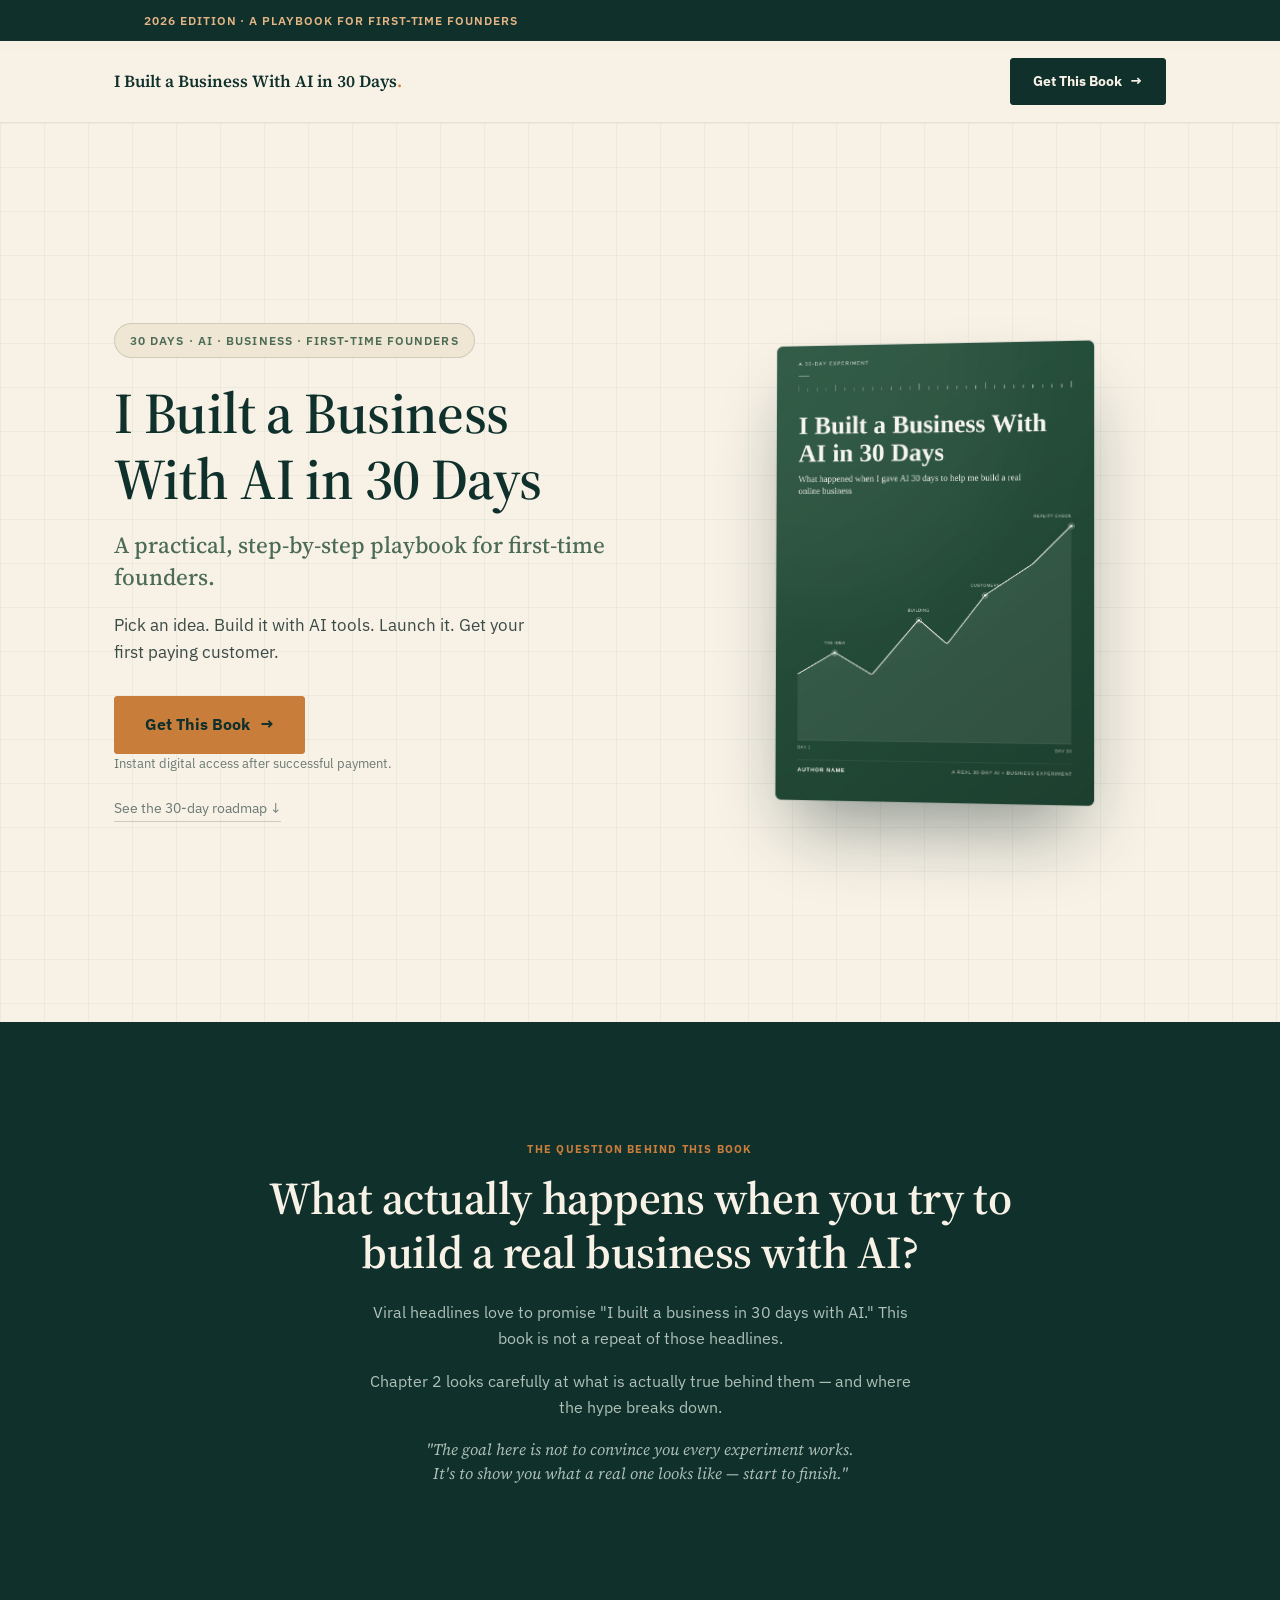
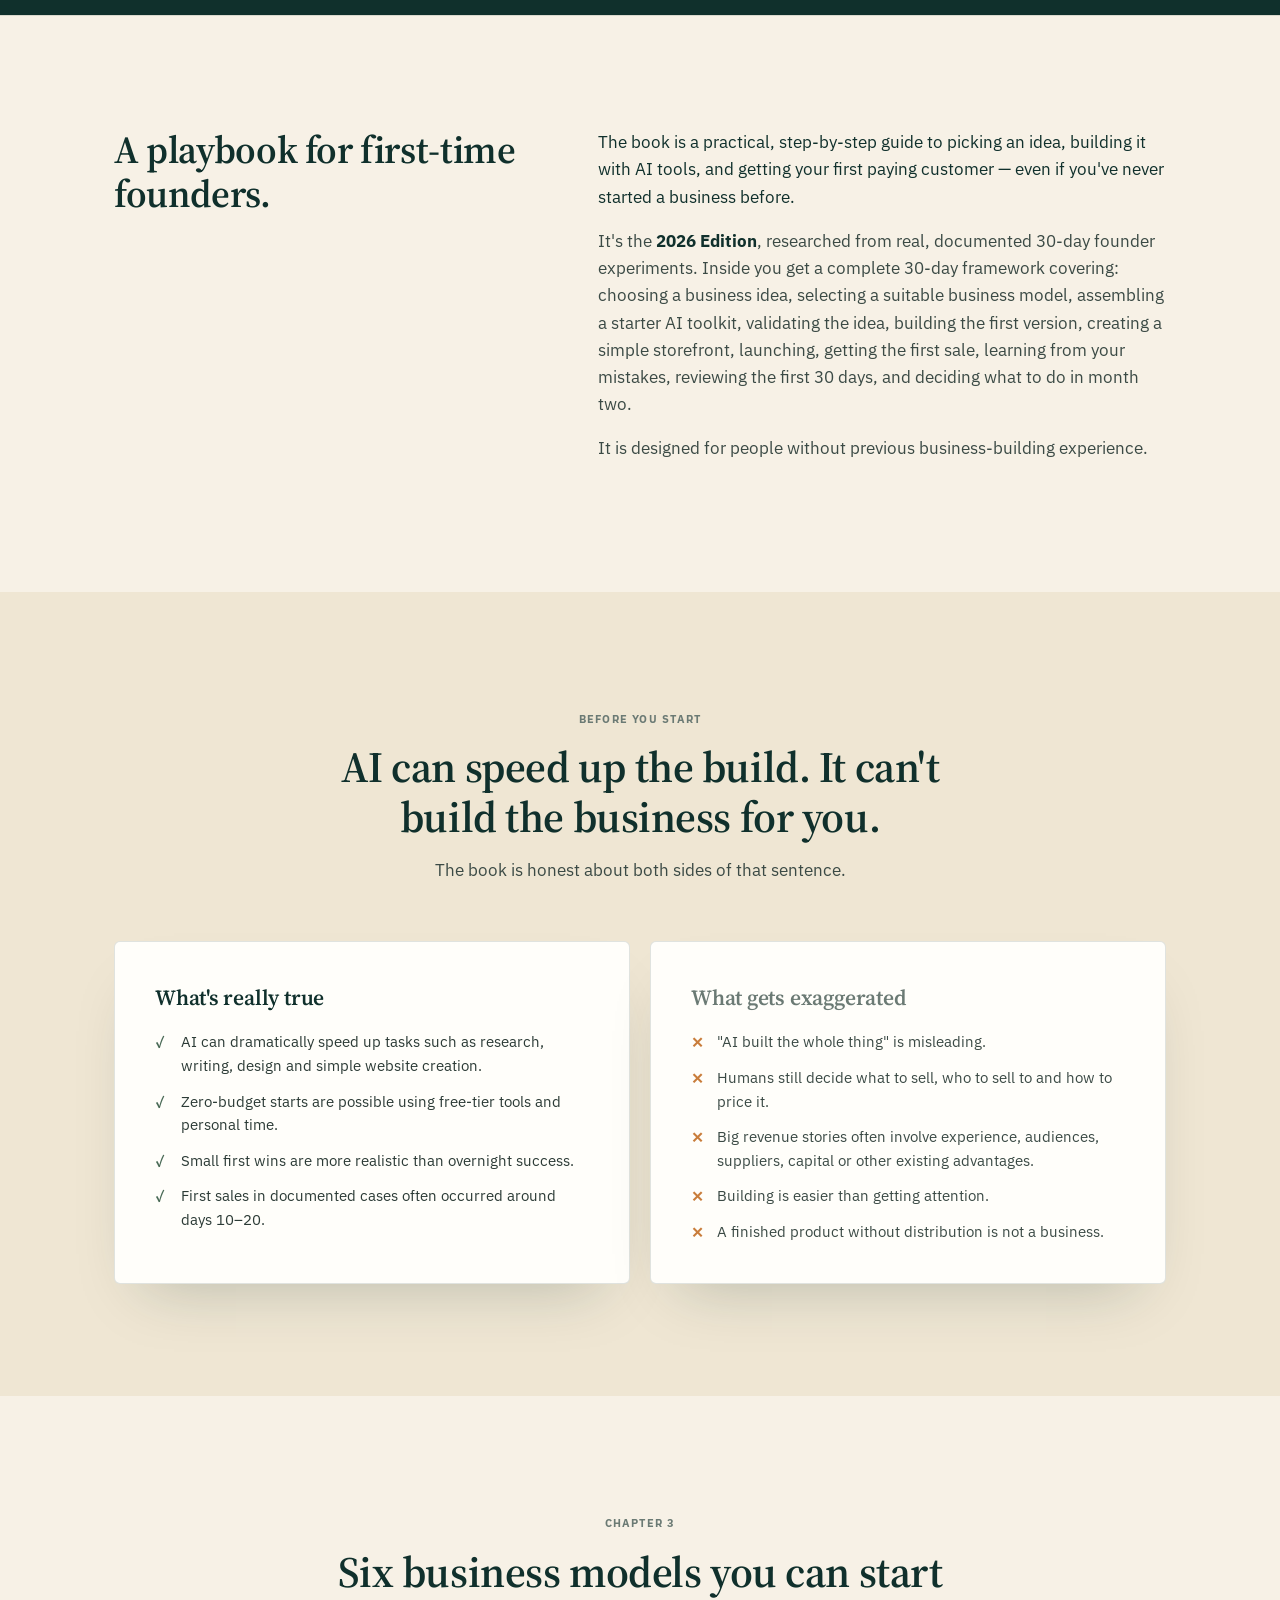
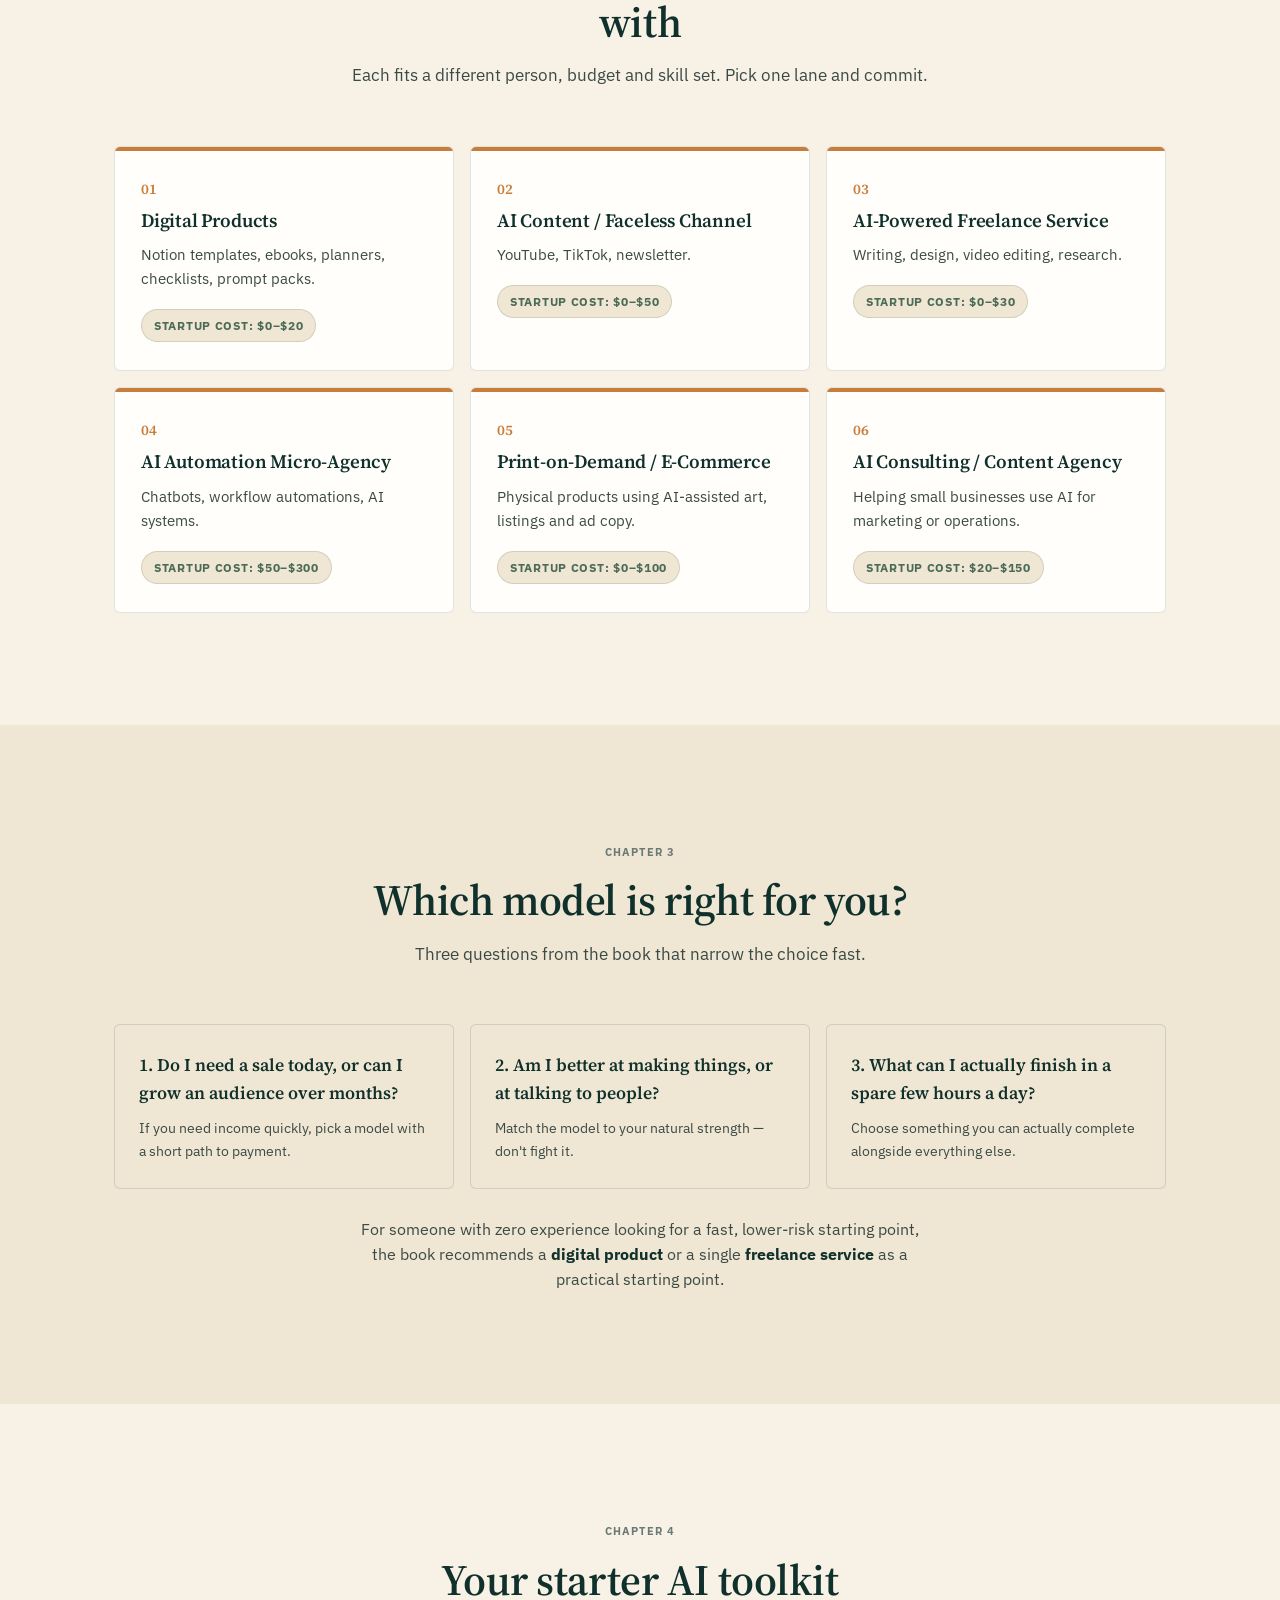
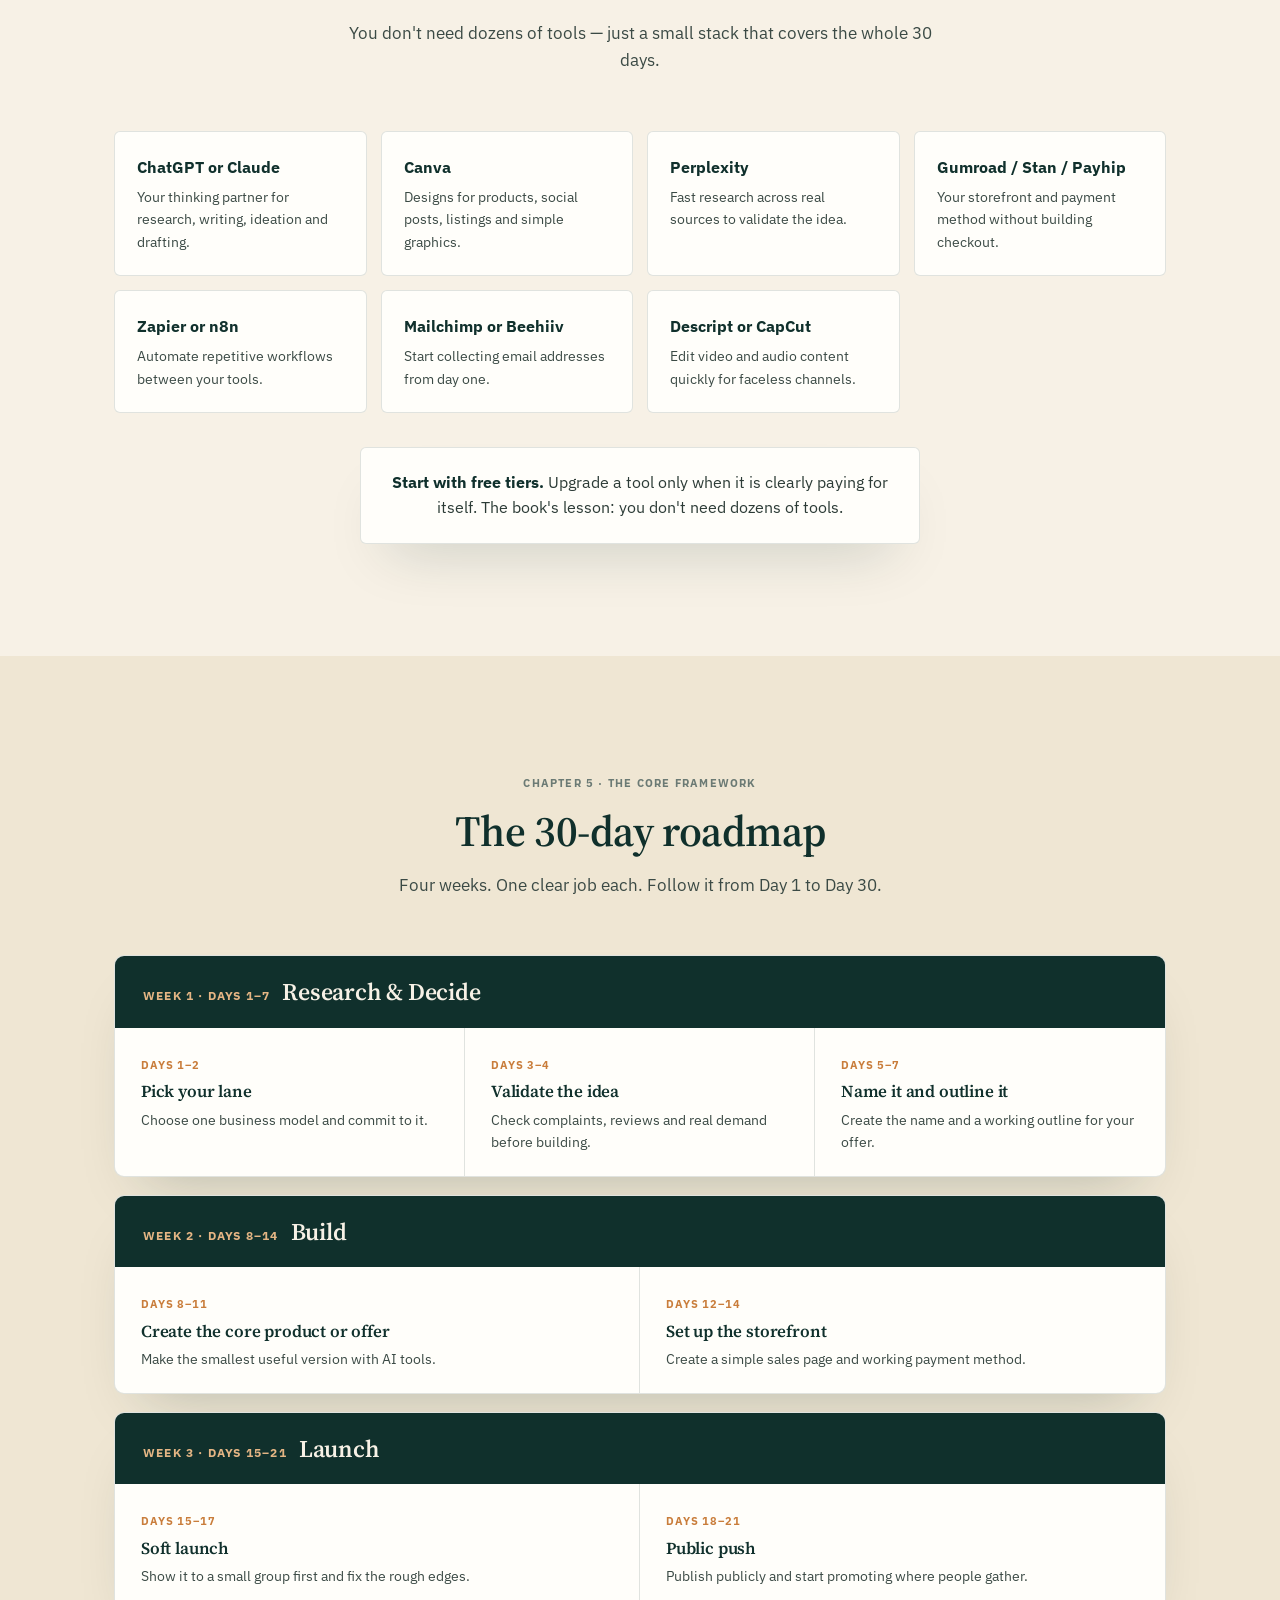
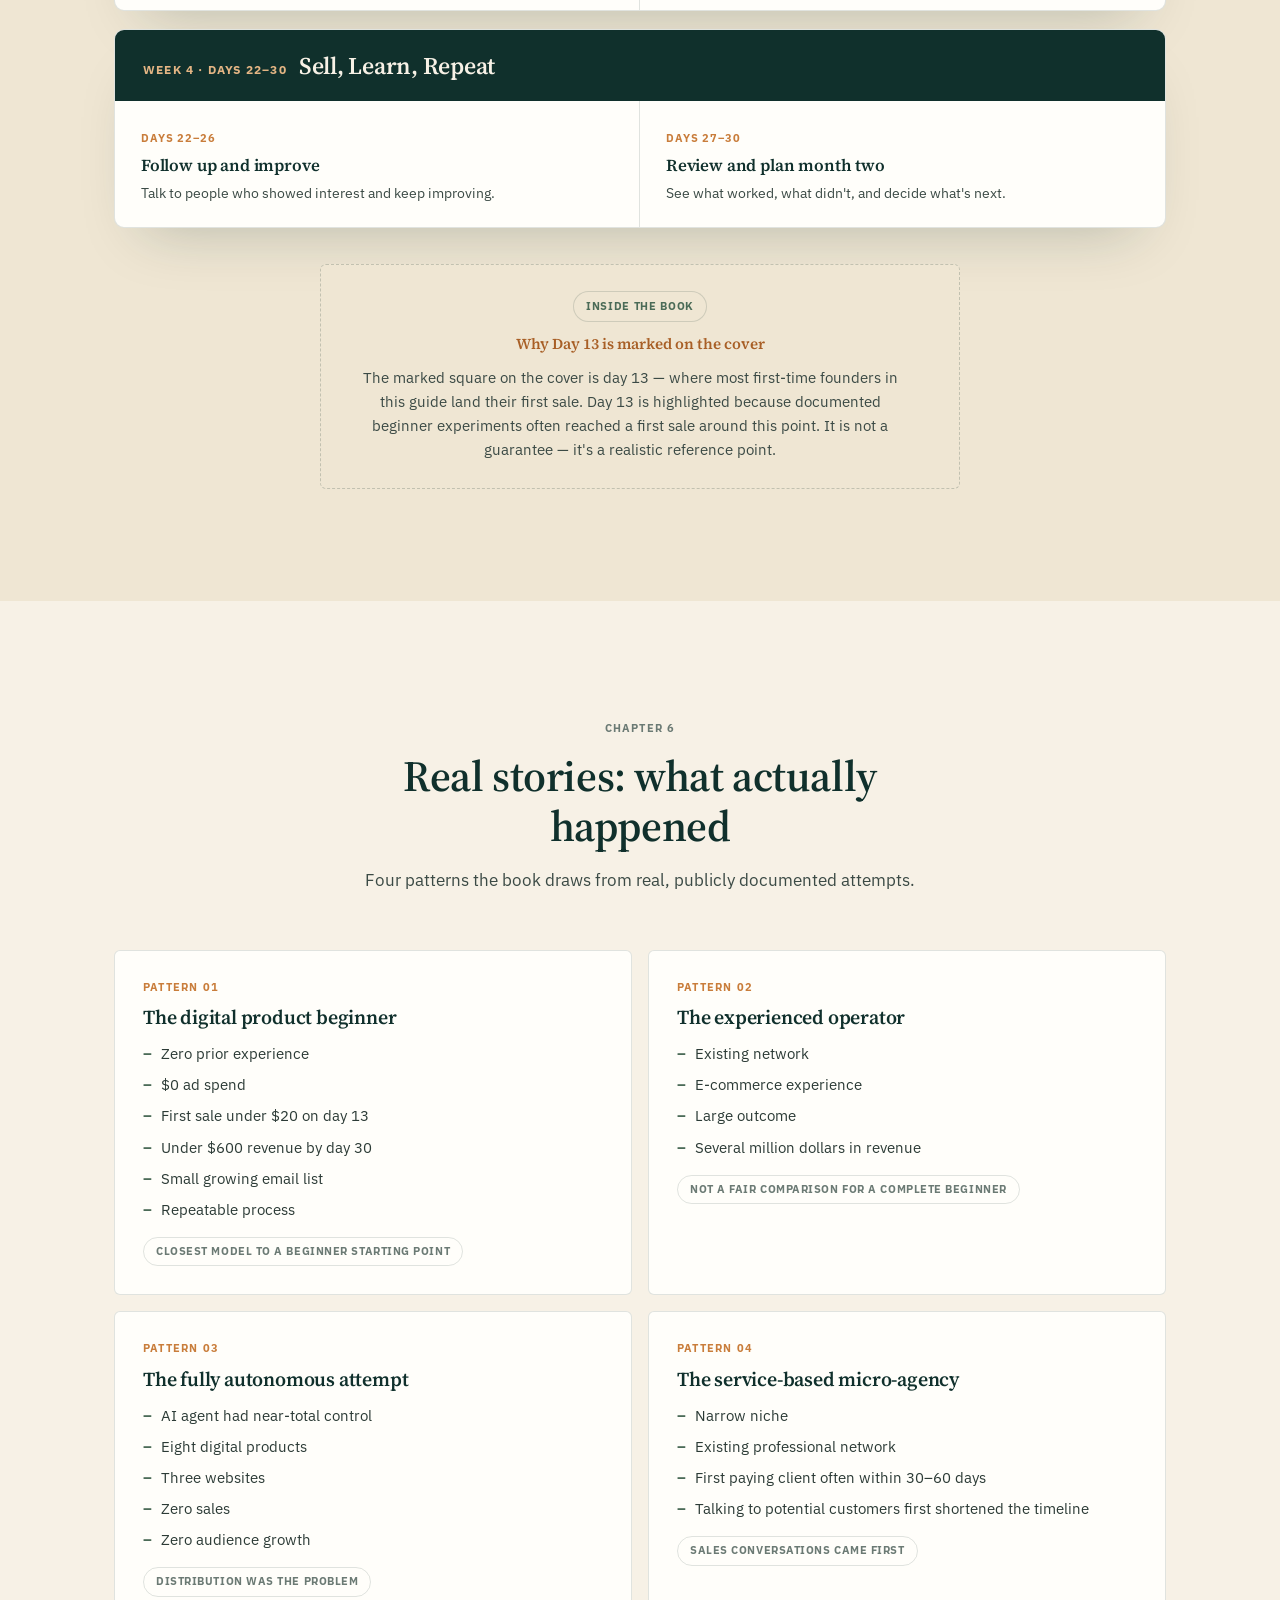
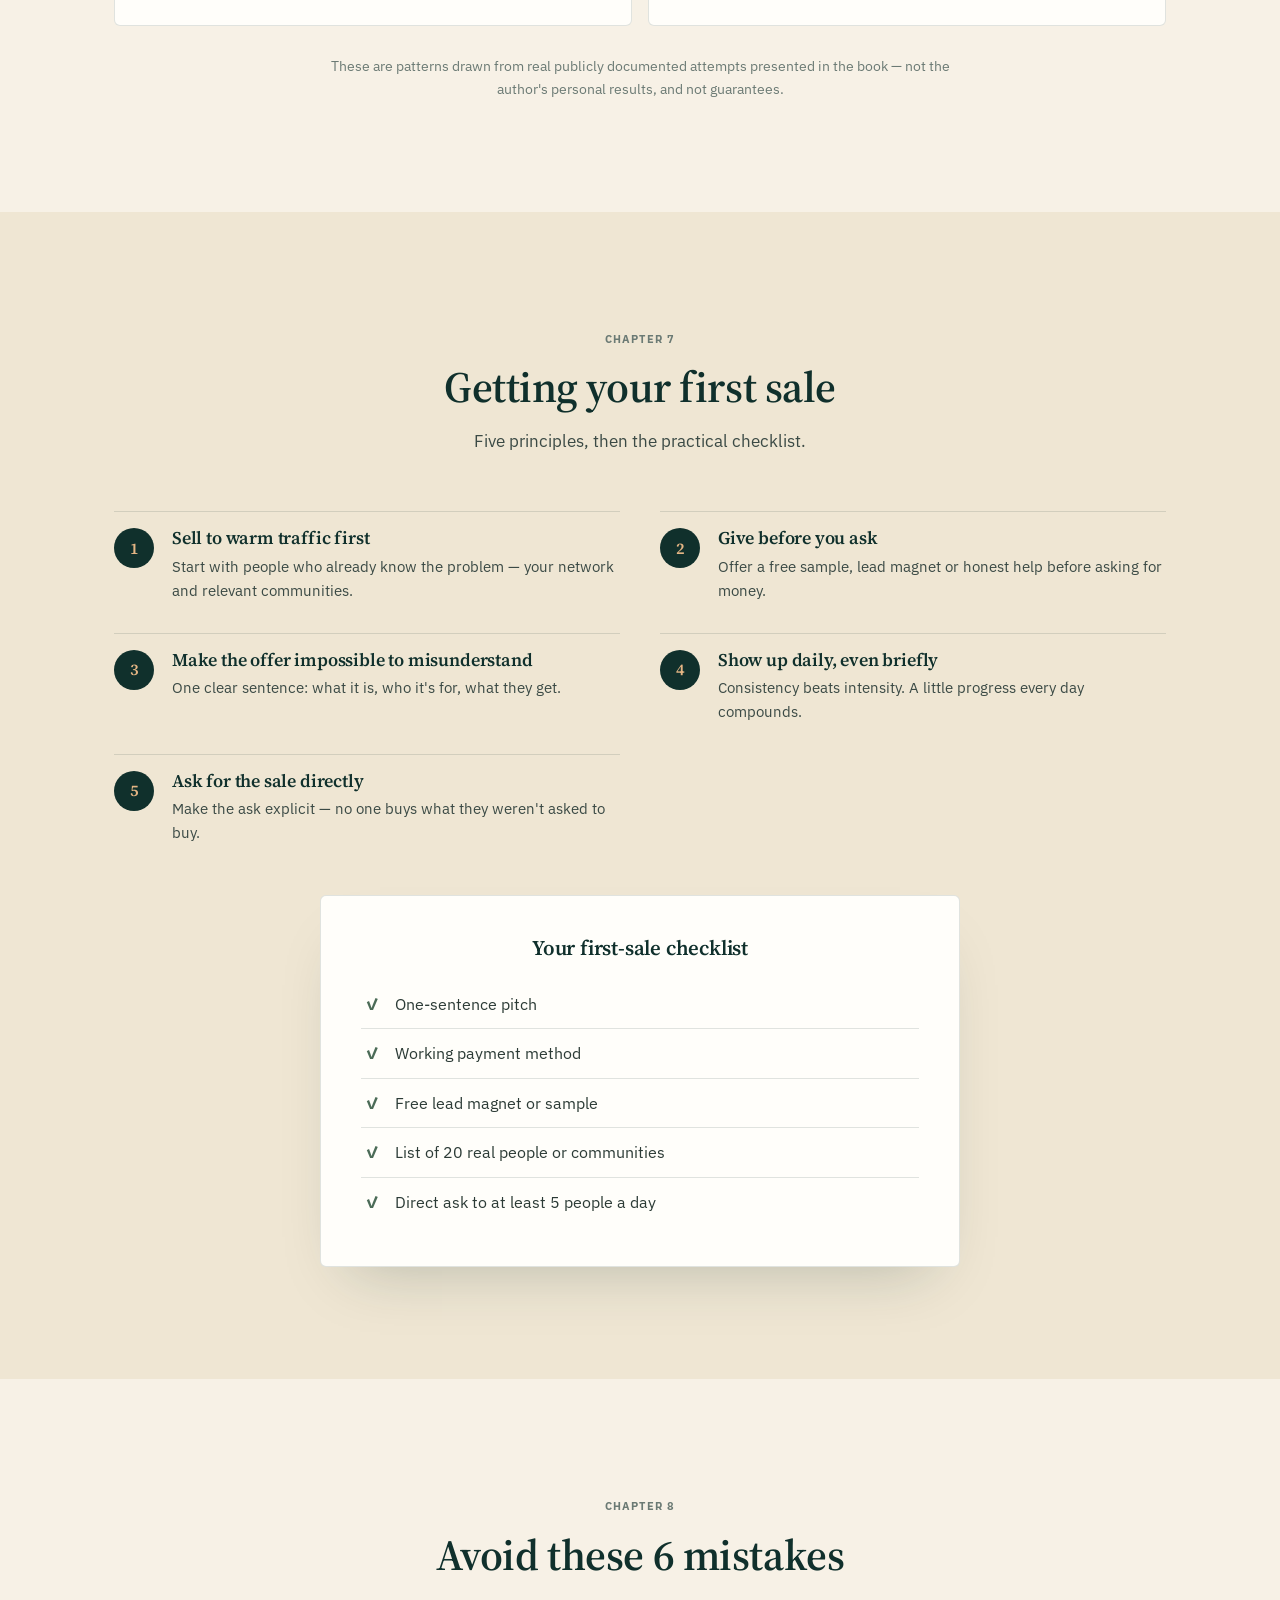
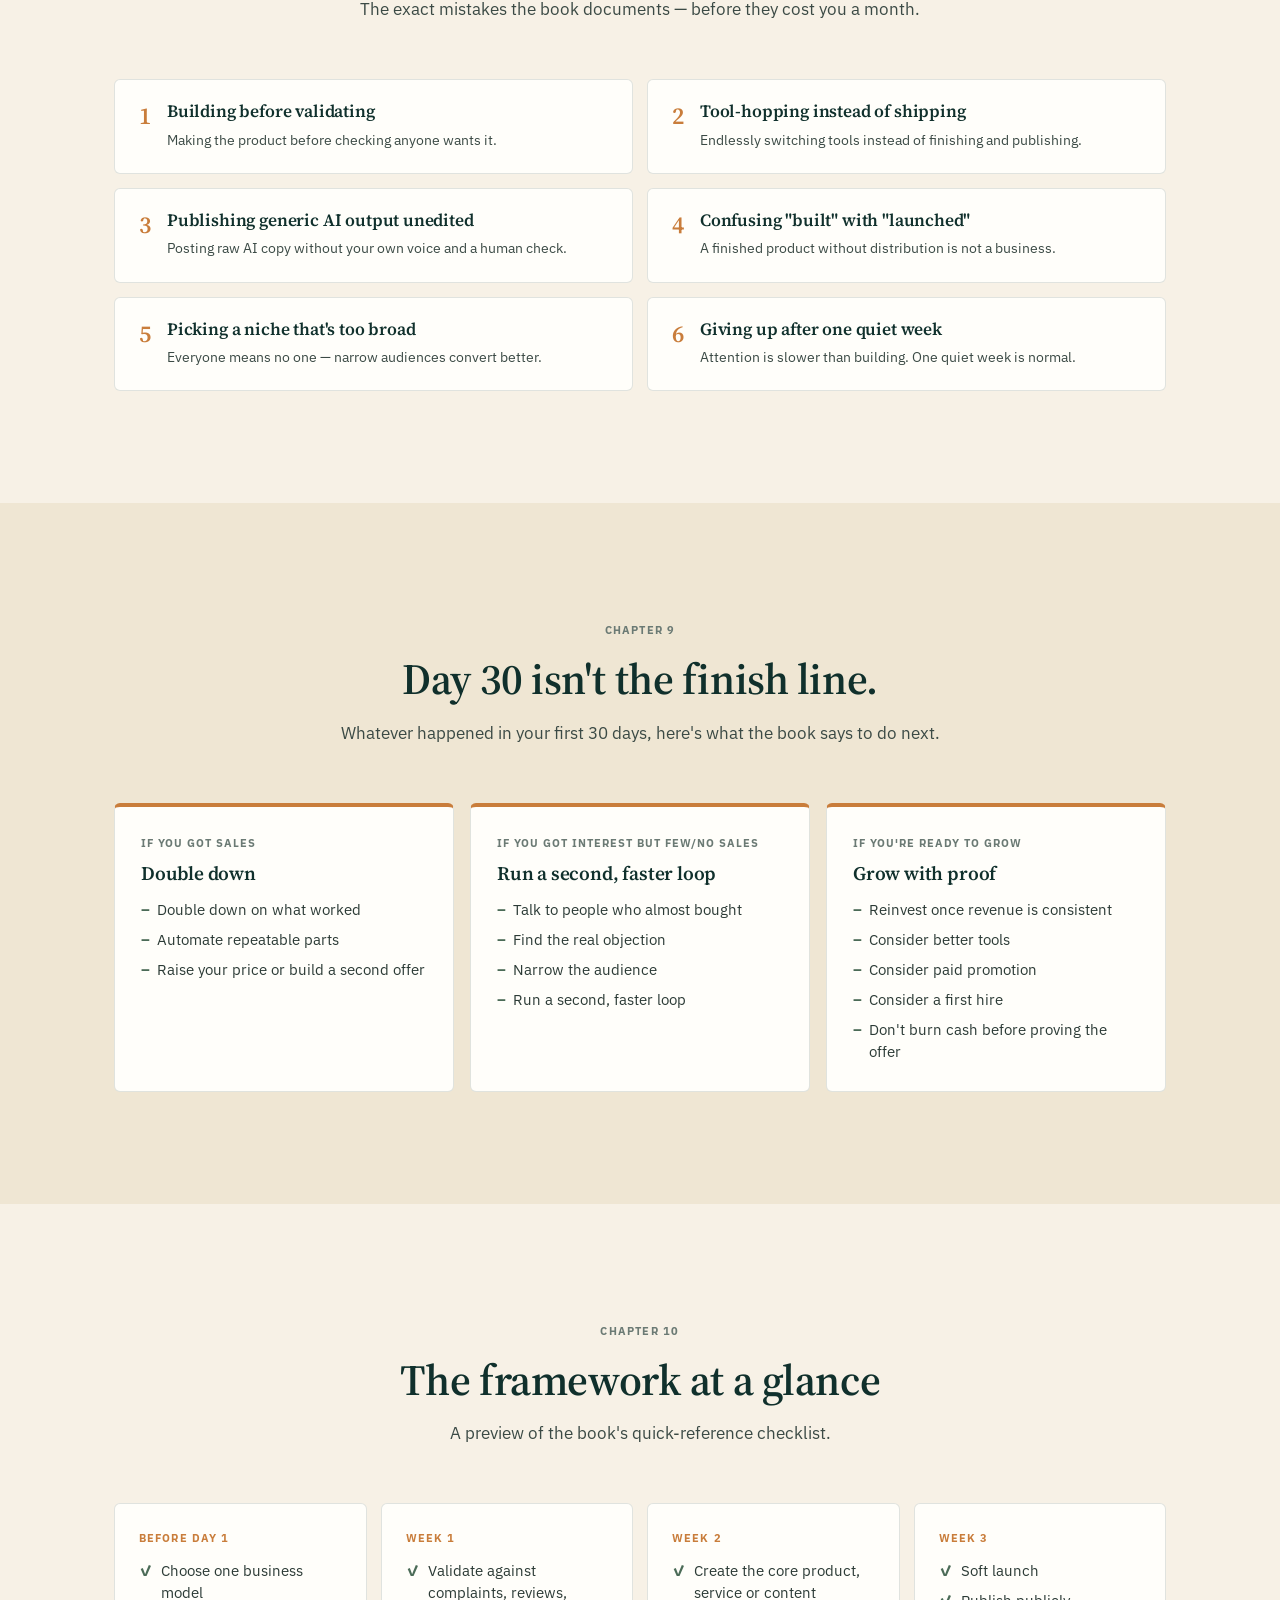
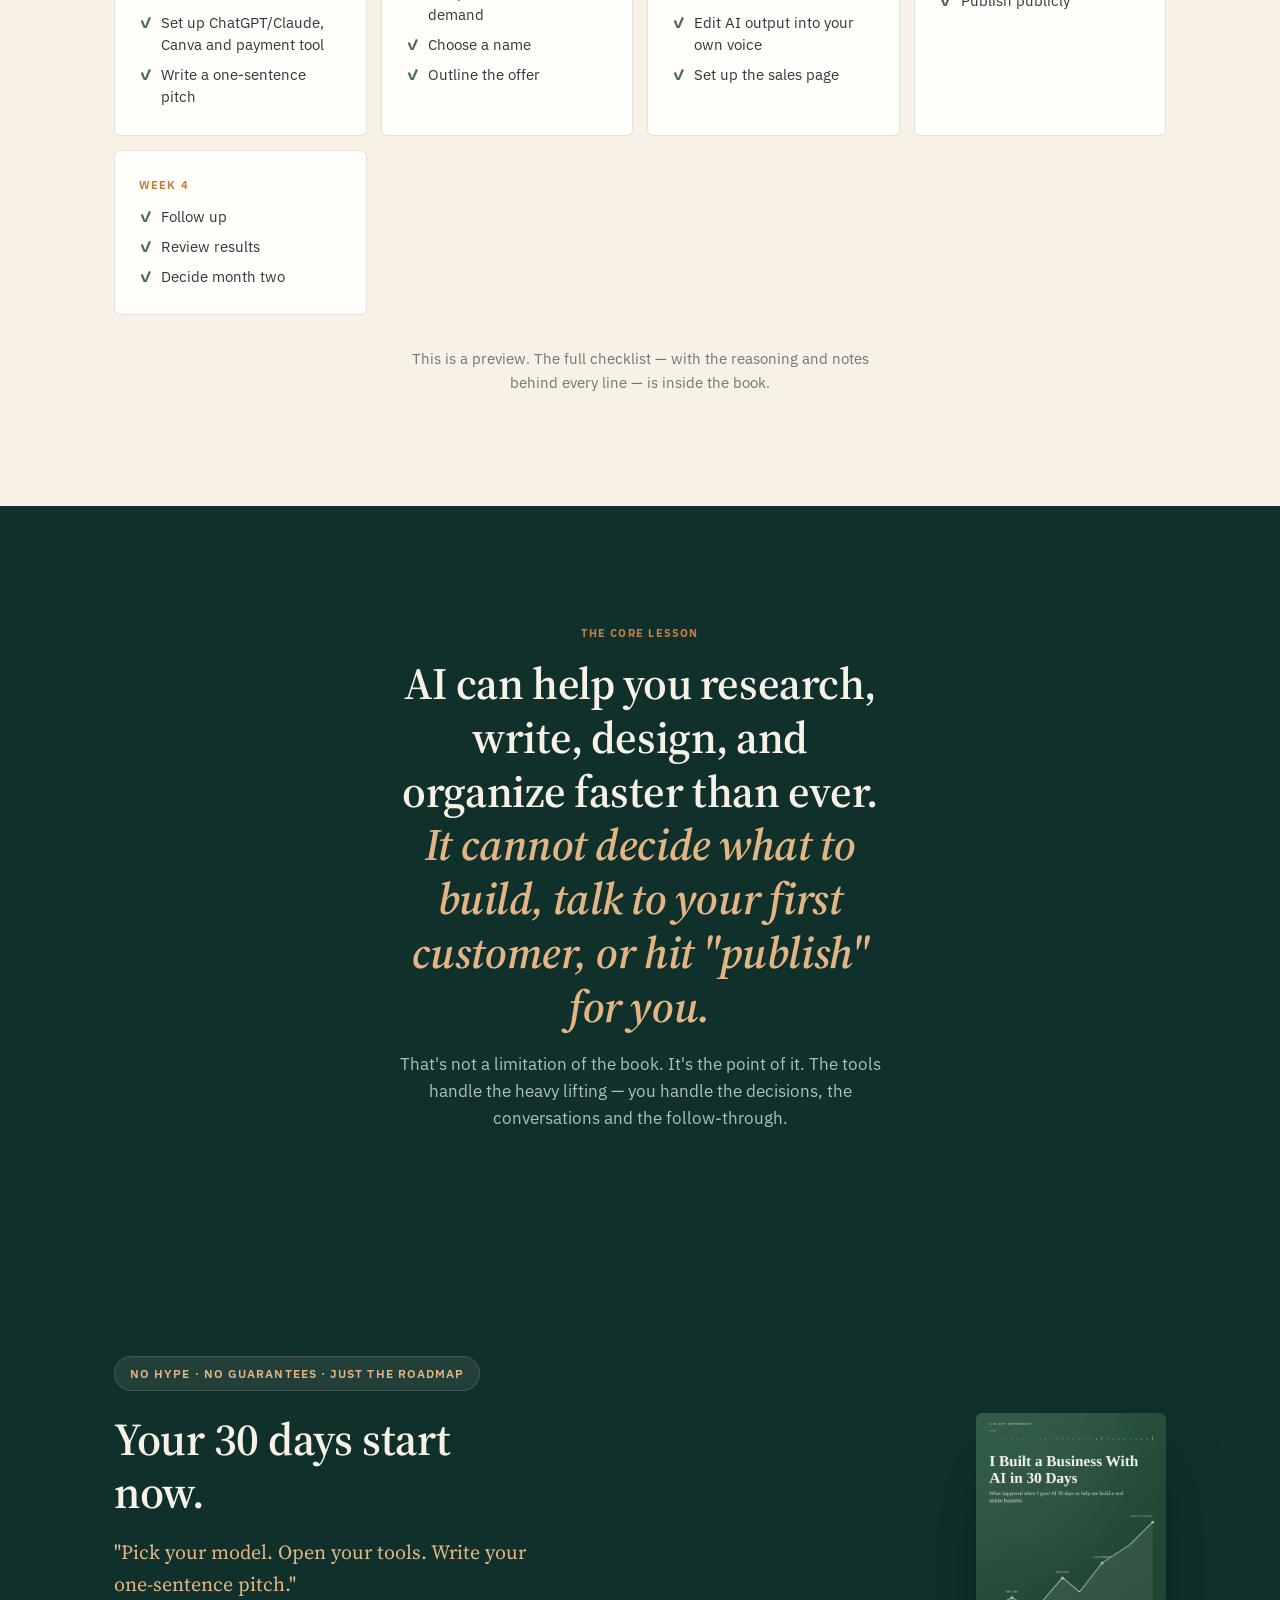
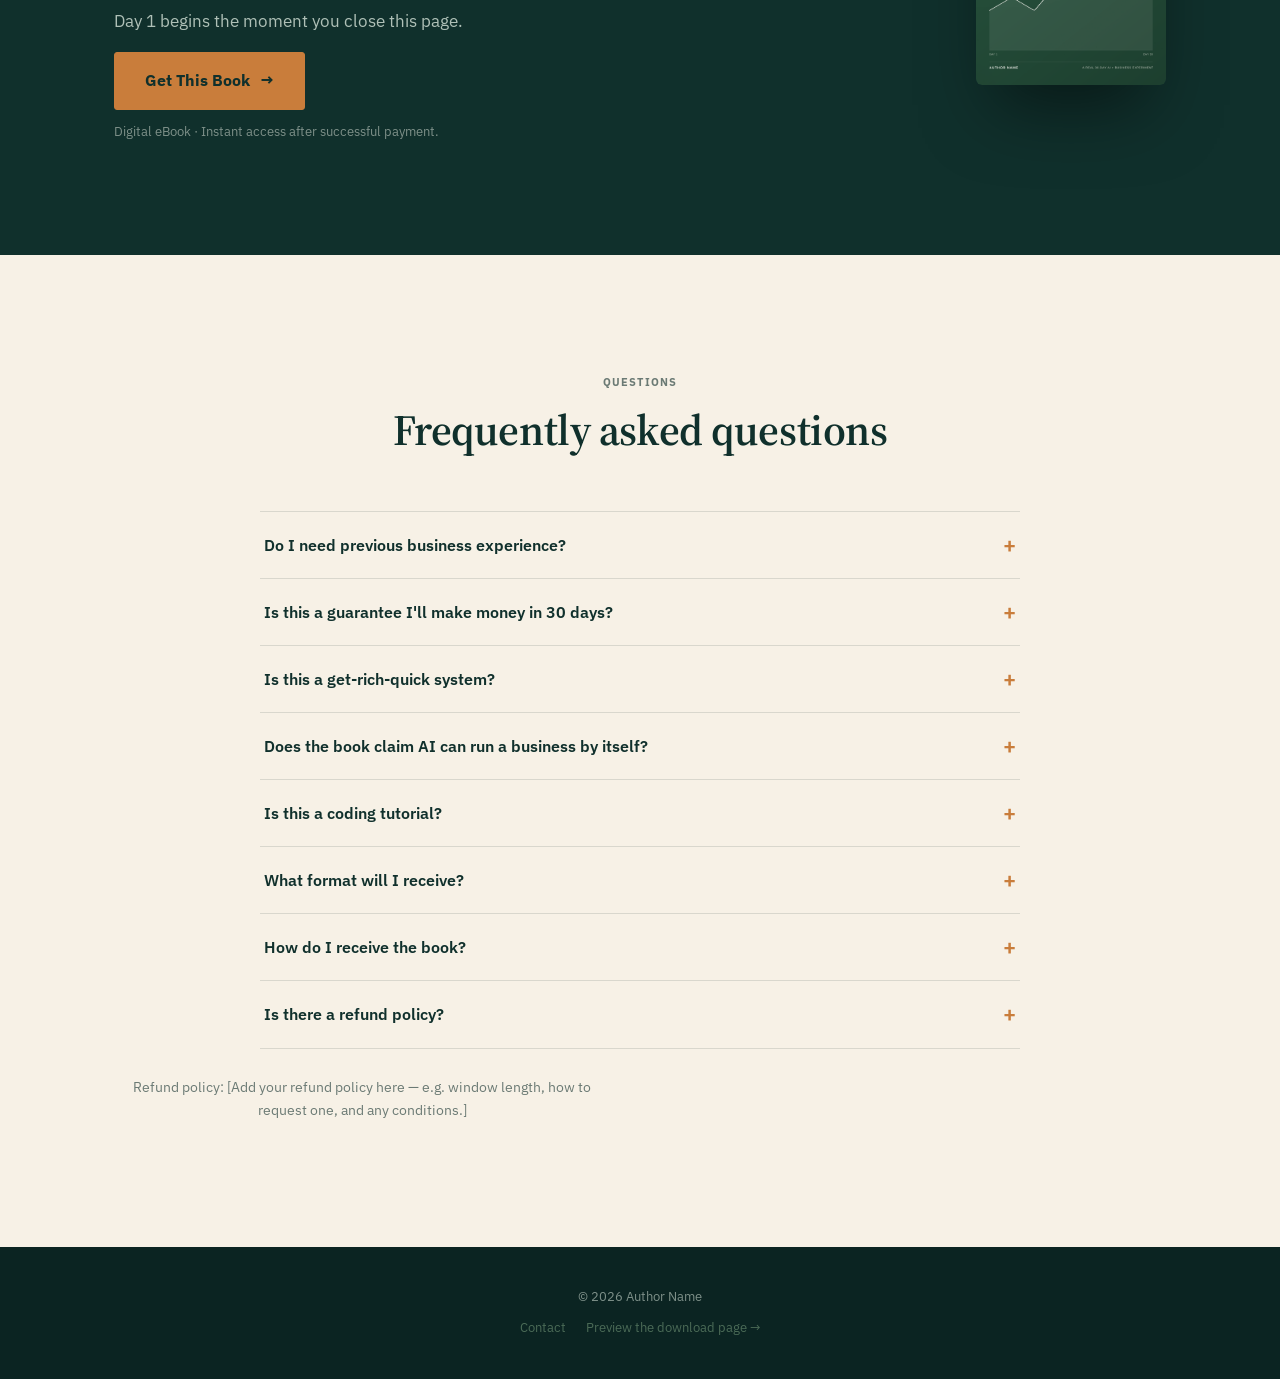
==== index.html @ 1430d0e1 "Add eBook sales page: I Built a Business With AI in 30 Days" ====
<!doctype html>
<html lang="en">
<head>
<meta charset="utf-8">
<meta name="viewport" content="width=device-width, initial-scale=1">
<title>I Built a Business With AI in 30 Days | A Playbook for First-Time Founders</title>
<meta name="description" content="A practical, step-by-step playbook for first-time founders. Pick an idea, build it with AI tools, launch it, and get your first paying customer in 30 days.">

<!-- Open Graph -->
<meta property="og:type" content="book">
<meta property="og:title" content="I Built a Business With AI in 30 Days">
<meta property="og:description" content="A practical, step-by-step playbook for first-time founders. Pick an idea. Build it with AI tools. Launch it. Get your first paying customer.">
<meta property="og:url" content="https://yourdomain.example.com/">
<meta property="og:image" content="https://yourdomain.example.com/og-image.jpg">

<!-- Twitter -->
<meta name="twitter:card" content="summary_large_image">
<meta name="twitter:title" content="I Built a Business With AI in 30 Days">
<meta name="twitter:description" content="A practical, step-by-step playbook for first-time founders. Pick an idea. Build it with AI tools. Launch it. Get your first paying customer.">
<meta name="twitter:image" content="https://yourdomain.example.com/og-image.jpg">

<link rel="canonical" href="https://yourdomain.example.com/">

<link rel="preconnect" href="https://fonts.googleapis.com">
<link rel="preconnect" href="https://fonts.gstatic.com" crossorigin>
<link href="https://fonts.googleapis.com/css2?family=Source+Serif+4:opsz,wght@8..60,400;8..60,500;8..60,600;8..60,700&family=IBM+Plex+Sans:wght@400;500;600;700&display=swap" rel="stylesheet">

<link rel="stylesheet" href="style.css">

<script type="application/ld+json">
{
  "@context": "https://schema.org",
  "@type": "Book",
  "name": "I Built a Business With AI in 30 Days",
  "alternateName": "A practical, step-by-step playbook for first-time founders",
  "bookEdition": "2026 Edition",
  "bookFormat": "https://schema.org/EBook",
  "url": "https://yourdomain.example.com/"
}
</script>
</head>
<body>
<a class="skip-link" href="#main">Skip to content</a>

<div class="announce">
  <div class="container">
    <p data-config-text="BOOK_DESCRIPTOR">2026 Edition · A Playbook for First-Time Founders</p>
  </div>
</div>

<header class="site-header">
  <div class="container">
    <a class="brand" href="#top">I Built a Business With AI in 30 Days<em>.</em></a>
    <div class="header-cta">
      <a class="btn btn-dark" href="#" data-config="PAYMENT_URL" data-cta="payment" data-cta-location="header">Get This Book <span class="arrow">→</span></a>
    </div>
  </div>
</header>

<main id="main">

  <!-- ============================================================
       HERO — BOOK COVER + BIG PROMISE
       ============================================================ -->
  <section class="hero" id="top">
    <div class="container">
      <div class="hero-copy">
        <span class="pill">30 Days · AI · Business · First-Time Founders</span>
        <h1 style="margin-top:22px;" data-config-text="BOOK_TITLE">I Built a Business With AI in 30 Days</h1>
        <p class="hero-sub" data-config-text="BOOK_SUBTITLE">A practical, step-by-step playbook for first-time founders.</p>
        <p class="lede" data-config-text="BOOK_TAGLINE">Pick an idea. Build it with AI tools. Launch it. Get your first paying customer. Follow a focused 30-day roadmap without needing previous business experience.</p>
        <div class="hero-actions cta-stack">
          <a class="btn btn-primary" href="#" data-config="PAYMENT_URL" data-cta="payment" data-cta-location="hero">Get This Book <span class="arrow">→</span></a>
          <span class="price price-lg" data-config-price hidden></span>
          <span class="hero-note">Instant digital access after successful payment.</span>
        </div>
        <a class="see-inside" href="#roadmap">See the 30-day roadmap ↓</a>
      </div>
      <div class="cover-stage" aria-hidden="true">
        <div class="cover">
          <div>
            <div class="cover-mark"></div>
            <div class="cover-title" style="margin-top:14px;">I Built a Business With AI in 30 Days</div>
            <span class="cover-tag">2026 Edition · Playbook for First-Time Founders</span>
            <div class="cover-day13">13</div>
          </div>
          <div>
            <div class="cover-eyebrow">A REAL 30-DAY EXPERIMENT</div>
          </div>
        </div>
      </div>
    </div>
  </section>

  <!-- ============================================================
       CENTRAL QUESTION — the hook behind the book (Ch. 2)
       ============================================================ -->
  <section class="dark-hero section-dark reveal">
    <div class="container">
      <span class="micro micro-acc">The question behind this book</span>
      <h2>What actually happens when you try to build a real business with AI?</h2>
      <p>Viral headlines love to promise "I built a business in 30 days with AI." This book is not a repeat of those headlines.</p>
      <p>Chapter 2 looks carefully at what is actually true behind them — and where the hype breaks down.</p>
      <p class="blockquote">"The goal here is not to convince you every experiment works. It's to show you what a real one looks like — start to finish."</p>
    </div>
  </section>

  <!-- ============================================================
       BIG PROMISE / WHY THIS BOOK
       ============================================================ -->
  <section class="editorial reveal">
    <div class="container">
      <h2>A playbook for first-time founders.</h2>
      <div class="editorial-body">
        <p>The book is a practical, step-by-step guide to picking an idea, building it with AI tools, and getting your first paying customer — even if you've never started a business before.</p>
        <p>It's the <strong>2026 Edition</strong>, researched from real, documented 30-day founder experiments. Inside you get a complete 30-day framework covering: choosing a business idea, selecting a suitable business model, assembling a starter AI toolkit, validating the idea, building the first version, creating a simple storefront, launching, getting the first sale, learning from your mistakes, reviewing the first 30 days, and deciding what to do in month two.</p>
        <p>It is designed for people without previous business-building experience.</p>
      </div>
    </div>
  </section>

  <!-- ============================================================
       REALITY CHECK — "AI Can Speed Up the Build" (Ch. 2)
       ============================================================ -->
  <section class="section-tan reveal">
    <div class="container">
      <div class="section-head">
        <span class="micro">Before you start</span>
        <h2>AI can speed up the build. It can't build the business for you.</h2>
        <p>The book is honest about both sides of that sentence.</p>
      </div>
      <div class="reality-grid">
        <div class="reality-col reality-true">
          <h3>What's really true</h3>
          <ul>
            <li>AI can dramatically speed up tasks such as research, writing, design and simple website creation.</li>
            <li>Zero-budget starts are possible using free-tier tools and personal time.</li>
            <li>Small first wins are more realistic than overnight success.</li>
            <li>First sales in documented cases often occurred around days 10–20.</li>
          </ul>
        </div>
        <div class="reality-col reality-exag">
          <h3>What gets exaggerated</h3>
          <ul>
            <li>"AI built the whole thing" is misleading.</li>
            <li>Humans still decide what to sell, who to sell to and how to price it.</li>
            <li>Big revenue stories often involve experience, audiences, suppliers, capital or other existing advantages.</li>
            <li>Building is easier than getting attention.</li>
            <li>A finished product without distribution is not a business.</li>
          </ul>
        </div>
      </div>
    </div>
  </section>

  <!-- ============================================================
       6 BUSINESS MODELS (Ch. 3)
       ============================================================ -->
  <section class="reveal">
    <div class="container">
      <div class="section-head">
        <span class="micro">Chapter 3</span>
        <h2>Six business models you can start with</h2>
        <p>Each fits a different person, budget and skill set. Pick one lane and commit.</p>
      </div>
      <div class="model-grid">
        <article class="model-card">
          <span class="model-num">01</span>
          <h3>Digital Products</h3>
          <p>Notion templates, ebooks, planners, checklists, prompt packs.</p>
          <span class="model-cost">Startup cost: $0–$20</span>
        </article>
        <article class="model-card">
          <span class="model-num">02</span>
          <h3>AI Content / Faceless Channel</h3>
          <p>YouTube, TikTok, newsletter.</p>
          <span class="model-cost">Startup cost: $0–$50</span>
        </article>
        <article class="model-card">
          <span class="model-num">03</span>
          <h3>AI-Powered Freelance Service</h3>
          <p>Writing, design, video editing, research.</p>
          <span class="model-cost">Startup cost: $0–$30</span>
        </article>
        <article class="model-card">
          <span class="model-num">04</span>
          <h3>AI Automation Micro-Agency</h3>
          <p>Chatbots, workflow automations, AI systems.</p>
          <span class="model-cost">Startup cost: $50–$300</span>
        </article>
        <article class="model-card">
          <span class="model-num">05</span>
          <h3>Print-on-Demand / E-Commerce</h3>
          <p>Physical products using AI-assisted art, listings and ad copy.</p>
          <span class="model-cost">Startup cost: $0–$100</span>
        </article>
        <article class="model-card">
          <span class="model-num">06</span>
          <h3>AI Consulting / Content Agency</h3>
          <p>Helping small businesses use AI for marketing or operations.</p>
          <span class="model-cost">Startup cost: $20–$150</span>
        </article>
      </div>
    </div>
  </section>

  <!-- ============================================================
       WHICH MODEL IS RIGHT FOR YOU? (Ch. 3)
       ============================================================ -->
  <section class="section-tan reveal">
    <div class="container">
      <div class="section-head">
        <span class="micro">Chapter 3</span>
        <h2>Which model is right for you?</h2>
        <p>Three questions from the book that narrow the choice fast.</p>
      </div>
      <div class="decision-grid">
        <div class="decision-card">
          <div class="q">1. Do I need a sale today, or can I grow an audience over months?</div>
          <p>If you need income quickly, pick a model with a short path to payment.</p>
        </div>
        <div class="decision-card">
          <div class="q">2. Am I better at making things, or at talking to people?</div>
          <p>Match the model to your natural strength — don't fight it.</p>
        </div>
        <div class="decision-card">
          <div class="q">3. What can I actually finish in a spare few hours a day?</div>
          <p>Choose something you can actually complete alongside everything else.</p>
        </div>
      </div>
      <p class="decision-note">For someone with zero experience looking for a fast, lower-risk starting point, the book recommends a <strong>digital product</strong> or a single <strong>freelance service</strong> as a practical starting point.</p>
    </div>
  </section>

  <!-- ============================================================
       YOUR STARTER AI TOOLKIT (Ch. 4)
       ============================================================ -->
  <section class="reveal">
    <div class="container">
      <div class="section-head">
        <span class="micro">Chapter 4</span>
        <h2>Your starter AI toolkit</h2>
        <p>You don't need dozens of tools — just a small stack that covers the whole 30 days.</p>
      </div>
      <div class="tool-grid">
        <div class="tool-card">
          <div class="tool-name">ChatGPT or Claude</div>
          <p class="tool-use">Your thinking partner for research, writing, ideation and drafting.</p>
        </div>
        <div class="tool-card">
          <div class="tool-name">Canva</div>
          <p class="tool-use">Designs for products, social posts, listings and simple graphics.</p>
        </div>
        <div class="tool-card">
          <div class="tool-name">Perplexity</div>
          <p class="tool-use">Fast research across real sources to validate the idea.</p>
        </div>
        <div class="tool-card">
          <div class="tool-name">Gumroad / Stan / Payhip</div>
          <p class="tool-use">Your storefront and payment method without building checkout.</p>
        </div>
        <div class="tool-card">
          <div class="tool-name">Zapier or n8n</div>
          <p class="tool-use">Automate repetitive workflows between your tools.</p>
        </div>
        <div class="tool-card">
          <div class="tool-name">Mailchimp or Beehiiv</div>
          <p class="tool-use">Start collecting email addresses from day one.</p>
        </div>
        <div class="tool-card">
          <div class="tool-name">Descript or CapCut</div>
          <p class="tool-use">Edit video and audio content quickly for faceless channels.</p>
        </div>
      </div>
      <div class="toolkit-lesson">
        <p><strong>Start with free tiers.</strong> Upgrade a tool only when it is clearly paying for itself. The book's lesson: you don't need dozens of tools.</p>
      </div>
    </div>
  </section>

  <!-- ============================================================
       30-DAY ROADMAP (Ch. 5) — the core framework
       ============================================================ -->
  <section class="section-tan reveal" id="roadmap">
    <div class="container">
      <div class="section-head">
        <span class="micro">Chapter 5 · The core framework</span>
        <h2>The 30-day roadmap</h2>
        <p>Four weeks. One clear job each. Follow it from Day 1 to Day 30.</p>
      </div>

      <div class="roadmap">
        <div class="week reveal">
          <div class="week-head">
            <span class="week-range">Week 1 · Days 1–7</span>
            <h3>Research &amp; Decide</h3>
          </div>
          <div class="week-body">
            <div class="week-step">
              <span class="step-days">Days 1–2</span>
              <h4>Pick your lane</h4>
              <p>Choose one business model and commit to it.</p>
            </div>
            <div class="week-step">
              <span class="step-days">Days 3–4</span>
              <h4>Validate the idea</h4>
              <p>Check complaints, reviews and real demand before building.</p>
            </div>
            <div class="week-step">
              <span class="step-days">Days 5–7</span>
              <h4>Name it and outline it</h4>
              <p>Create the name and a working outline for your offer.</p>
            </div>
          </div>
        </div>

        <div class="week reveal">
          <div class="week-head">
            <span class="week-range">Week 2 · Days 8–14</span>
            <h3>Build</h3>
          </div>
          <div class="week-body">
            <div class="week-step">
              <span class="step-days">Days 8–11</span>
              <h4>Create the core product or offer</h4>
              <p>Make the smallest useful version with AI tools.</p>
            </div>
            <div class="week-step">
              <span class="step-days">Days 12–14</span>
              <h4>Set up the storefront</h4>
              <p>Create a simple sales page and working payment method.</p>
            </div>
          </div>
        </div>

        <div class="week reveal">
          <div class="week-head">
            <span class="week-range">Week 3 · Days 15–21</span>
            <h3>Launch</h3>
          </div>
          <div class="week-body">
            <div class="week-step">
              <span class="step-days">Days 15–17</span>
              <h4>Soft launch</h4>
              <p>Show it to a small group first and fix the rough edges.</p>
            </div>
            <div class="week-step">
              <span class="step-days">Days 18–21</span>
              <h4>Public push</h4>
              <p>Publish publicly and start promoting where people gather.</p>
            </div>
          </div>
        </div>

        <div class="week reveal">
          <div class="week-head">
            <span class="week-range">Week 4 · Days 22–30</span>
            <h3>Sell, Learn, Repeat</h3>
          </div>
          <div class="week-body">
            <div class="week-step">
              <span class="step-days">Days 22–26</span>
              <h4>Follow up and improve</h4>
              <p>Talk to people who showed interest and keep improving.</p>
            </div>
            <div class="week-step">
              <span class="step-days">Days 27–30</span>
              <h4>Review and plan month two</h4>
              <p>See what worked, what didn't, and decide what's next.</p>
            </div>
          </div>
        </div>
      </div>

      <div class="day13 reveal">
        <span class="pill pill-tag" style="margin-bottom:10px;">Inside the book</span>
        <div class="day13-kicker">Why Day 13 is marked on the cover</div>
        <p>The marked square on the cover is day 13 — where most first-time founders in this guide land their first sale. Day 13 is highlighted because documented beginner experiments often reached a first sale around this point. It is not a guarantee — it's a realistic reference point.</p>
      </div>
    </div>
  </section>

  <!-- ============================================================
       REAL STORIES (Ch. 6)
       ============================================================ -->
  <section class="reveal">
    <div class="container">
      <div class="section-head">
        <span class="micro">Chapter 6</span>
        <h2>Real stories: what actually happened</h2>
        <p>Four patterns the book draws from real, publicly documented attempts.</p>
      </div>
      <div class="story-grid">
        <article class="story-card">
          <div class="story-role">Pattern 01</div>
          <h3>The digital product beginner</h3>
          <ul>
            <li>Zero prior experience</li>
            <li>$0 ad spend</li>
            <li>First sale under $20 on day 13</li>
            <li>Under $600 revenue by day 30</li>
            <li>Small growing email list</li>
            <li>Repeatable process</li>
          </ul>
          <span class="story-tag">Closest model to a beginner starting point</span>
        </article>
        <article class="story-card">
          <div class="story-role">Pattern 02</div>
          <h3>The experienced operator</h3>
          <ul>
            <li>Existing network</li>
            <li>E-commerce experience</li>
            <li>Large outcome</li>
            <li>Several million dollars in revenue</li>
          </ul>
          <span class="story-tag">Not a fair comparison for a complete beginner</span>
        </article>
        <article class="story-card">
          <div class="story-role">Pattern 03</div>
          <h3>The fully autonomous attempt</h3>
          <ul>
            <li>AI agent had near-total control</li>
            <li>Eight digital products</li>
            <li>Three websites</li>
            <li>Zero sales</li>
            <li>Zero audience growth</li>
          </ul>
          <span class="story-tag">Distribution was the problem</span>
        </article>
        <article class="story-card">
          <div class="story-role">Pattern 04</div>
          <h3>The service-based micro-agency</h3>
          <ul>
            <li>Narrow niche</li>
            <li>Existing professional network</li>
            <li>First paying client often within 30–60 days</li>
            <li>Talking to potential customers first shortened the timeline</li>
          </ul>
          <span class="story-tag">Sales conversations came first</span>
        </article>
      </div>
      <p class="story-caveat">These are patterns drawn from real publicly documented attempts presented in the book — not the author's personal results, and not guarantees.</p>
    </div>
  </section>

  <!-- ============================================================
       GETTING YOUR FIRST SALE (Ch. 7)
       ============================================================ -->
  <section class="section-tan reveal">
    <div class="container">
      <div class="section-head">
        <span class="micro">Chapter 7</span>
        <h2>Getting your first sale</h2>
        <p>Five principles, then the practical checklist.</p>
      </div>
      <div class="principle-grid">
        <div class="principle">
          <span class="principle-num">1</span>
          <div>
            <h3>Sell to warm traffic first</h3>
            <p>Start with people who already know the problem — your network and relevant communities.</p>
          </div>
        </div>
        <div class="principle">
          <span class="principle-num">2</span>
          <div>
            <h3>Give before you ask</h3>
            <p>Offer a free sample, lead magnet or honest help before asking for money.</p>
          </div>
        </div>
        <div class="principle">
          <span class="principle-num">3</span>
          <div>
            <h3>Make the offer impossible to misunderstand</h3>
            <p>One clear sentence: what it is, who it's for, what they get.</p>
          </div>
        </div>
        <div class="principle">
          <span class="principle-num">4</span>
          <div>
            <h3>Show up daily, even briefly</h3>
            <p>Consistency beats intensity. A little progress every day compounds.</p>
          </div>
        </div>
        <div class="principle">
          <span class="principle-num">5</span>
          <div>
            <h3>Ask for the sale directly</h3>
            <p>Make the ask explicit — no one buys what they weren't asked to buy.</p>
          </div>
        </div>
      </div>

      <div class="checklist-card">
        <h3>Your first-sale checklist</h3>
        <ul>
          <li>One-sentence pitch</li>
          <li>Working payment method</li>
          <li>Free lead magnet or sample</li>
          <li>List of 20 real people or communities</li>
          <li>Direct ask to at least 5 people a day</li>
        </ul>
      </div>
    </div>
  </section>

  <!-- ============================================================
       AVOID THESE 6 MISTAKES (Ch. 8)
       ============================================================ -->
  <section class="reveal">
    <div class="container">
      <div class="section-head">
        <span class="micro">Chapter 8</span>
        <h2>Avoid these 6 mistakes</h2>
        <p>The exact mistakes the book documents — before they cost you a month.</p>
      </div>
      <div class="mistake-grid">
        <div class="mistake">
          <span class="mistake-num">1</span>
          <div>
            <h3>Building before validating</h3>
            <p>Making the product before checking anyone wants it.</p>
          </div>
        </div>
        <div class="mistake">
          <span class="mistake-num">2</span>
          <div>
            <h3>Tool-hopping instead of shipping</h3>
            <p>Endlessly switching tools instead of finishing and publishing.</p>
          </div>
        </div>
        <div class="mistake">
          <span class="mistake-num">3</span>
          <div>
            <h3>Publishing generic AI output unedited</h3>
            <p>Posting raw AI copy without your own voice and a human check.</p>
          </div>
        </div>
        <div class="mistake">
          <span class="mistake-num">4</span>
          <div>
            <h3>Confusing "built" with "launched"</h3>
            <p>A finished product without distribution is not a business.</p>
          </div>
        </div>
        <div class="mistake">
          <span class="mistake-num">5</span>
          <div>
            <h3>Picking a niche that's too broad</h3>
            <p>Everyone means no one — narrow audiences convert better.</p>
          </div>
        </div>
        <div class="mistake">
          <span class="mistake-num">6</span>
          <div>
            <h3>Giving up after one quiet week</h3>
            <p>Attention is slower than building. One quiet week is normal.</p>
          </div>
        </div>
      </div>
    </div>
  </section>

  <!-- ============================================================
       AFTER DAY 30 (Ch. 9)
       ============================================================ -->
  <section class="section-tan reveal">
    <div class="container">
      <div class="section-head">
        <span class="micro">Chapter 9</span>
        <h2>Day 30 isn't the finish line.</h2>
        <p>Whatever happened in your first 30 days, here's what the book says to do next.</p>
      </div>
      <div class="after-grid">
        <div class="after-card">
          <div class="after-kicker">If you got sales</div>
          <h3>Double down</h3>
          <ul>
            <li>Double down on what worked</li>
            <li>Automate repeatable parts</li>
            <li>Raise your price or build a second offer</li>
          </ul>
        </div>
        <div class="after-card">
          <div class="after-kicker">If you got interest but few/no sales</div>
          <h3>Run a second, faster loop</h3>
          <ul>
            <li>Talk to people who almost bought</li>
            <li>Find the real objection</li>
            <li>Narrow the audience</li>
            <li>Run a second, faster loop</li>
          </ul>
        </div>
        <div class="after-card">
          <div class="after-kicker">If you're ready to grow</div>
          <h3>Grow with proof</h3>
          <ul>
            <li>Reinvest once revenue is consistent</li>
            <li>Consider better tools</li>
            <li>Consider paid promotion</li>
            <li>Consider a first hire</li>
            <li>Don't burn cash before proving the offer</li>
          </ul>
        </div>
      </div>
    </div>
  </section>

  <!-- ============================================================
       QUICK-REFERENCE CHECKLIST (Ch. 10)
       ============================================================ -->
  <section class="reveal">
    <div class="container">
      <div class="section-head">
        <span class="micro">Chapter 10</span>
        <h2>The framework at a glance</h2>
        <p>A preview of the book's quick-reference checklist.</p>
      </div>
      <div class="qr-grid">
        <div class="qr-card">
          <div class="qr-kicker">Before Day 1</div>
          <ul>
            <li>Choose one business model</li>
            <li>Set up ChatGPT/Claude, Canva and payment tool</li>
            <li>Write a one-sentence pitch</li>
          </ul>
        </div>
        <div class="qr-card">
          <div class="qr-kicker">Week 1</div>
          <ul>
            <li>Validate against complaints, reviews, demand</li>
            <li>Choose a name</li>
            <li>Outline the offer</li>
          </ul>
        </div>
        <div class="qr-card">
          <div class="qr-kicker">Week 2</div>
          <ul>
            <li>Create the core product, service or content</li>
            <li>Edit AI output into your own voice</li>
            <li>Set up the sales page</li>
          </ul>
        </div>
        <div class="qr-card">
          <div class="qr-kicker">Week 3</div>
          <ul>
            <li>Soft launch</li>
            <li>Publish publicly</li>
          </ul>
        </div>
        <div class="qr-card">
          <div class="qr-kicker">Week 4</div>
          <ul>
            <li>Follow up</li>
            <li>Review results</li>
            <li>Decide month two</li>
          </ul>
        </div>
      </div>
      <p class="qr-note">This is a preview. The full checklist — with the reasoning and notes behind every line — is inside the book.</p>
    </div>
  </section>

  <!-- ============================================================
       CORE LESSON — the book's final message
       ============================================================ -->
  <section class="lesson section-dark reveal">
    <div class="container">
      <span class="micro micro-acc">The core lesson</span>
      <h2>AI can help you research, write, design, and organize faster than ever. <em>It cannot decide what to build, talk to your first customer, or hit "publish" for you.</em></h2>
      <p>That's not a limitation of the book. It's the point of it. The tools handle the heavy lifting — you handle the decisions, the conversations and the follow-through.</p>
    </div>
  </section>

  <!-- ============================================================
       FINAL CTA — Your 30 Days Start Now
       ============================================================ -->
  <section class="final-cta reveal">
    <div class="container">
      <div>
        <span class="pill pill-on-dark">No hype · No guarantees · Just the roadmap</span>
        <h2 style="margin-top:22px;">Your 30 days start now.</h2>
        <p class="big-line">"Pick your model. Open your tools. Write your one-sentence pitch."</p>
        <p>Day 1 begins the moment you close this page.</p>
        <a class="btn btn-primary" href="#" data-config="PAYMENT_URL" data-cta="payment" data-cta-location="final">Get This Book <span class="arrow">→</span></a>
        <span class="price price-lg price-dark" data-config-price hidden></span>
        <span class="btn-note">Digital eBook · Instant access after successful payment.</span>
      </div>
      <div class="cover-stage" aria-hidden="true">
        <div class="cover">
          <div>
            <div class="cover-mark"></div>
            <div class="cover-title" style="margin-top:12px; font-size:1rem;">I Built a Business With AI in 30 Days</div>
          </div>
          <div>
            <div class="cover-eyebrow">A REAL 30-DAY EXPERIMENT</div>
          </div>
        </div>
      </div>
    </div>
  </section>

  <!-- ============================================================
       FAQ
       ============================================================ -->
  <section class="reveal">
    <div class="container">
      <div class="section-head">
        <span class="micro">Questions</span>
        <h2>Frequently asked questions</h2>
      </div>
      <div class="faq-list">
        <details class="faq-item">
          <summary>Do I need previous business experience? <span class="faq-plus" aria-hidden="true">+</span></summary>
          <div class="faq-answer">No. The book is specifically designed for first-time founders and people without previous business-building experience.</div>
        </details>
        <details class="faq-item">
          <summary>Is this a guarantee I'll make money in 30 days? <span class="faq-plus" aria-hidden="true">+</span></summary>
          <div class="faq-answer">No. The book is clear that nobody accidentally becomes rich in 30 days. The realistic goal is a small working, revenue-generating business — a digital product with first sales, a service with a first client, or a content channel with its first real audience.</div>
        </details>
        <details class="faq-item">
          <summary>Is this a get-rich-quick system? <span class="faq-plus" aria-hidden="true">+</span></summary>
          <div class="faq-answer">No. It's a practical, step-by-step guide based on real, documented 30-day founder experiments. No get-rich-quick promises.</div>
        </details>
        <details class="faq-item">
          <summary>Does the book claim AI can run a business by itself? <span class="faq-plus" aria-hidden="true">+</span></summary>
          <div class="faq-answer">No. It shows what AI genuinely speeds up — and where humans still have to decide, talk to customers and follow through. Distribution still matters more than building.</div>
        </details>
        <details class="faq-item">
          <summary>Is this a coding tutorial? <span class="faq-plus" aria-hidden="true">+</span></summary>
          <div class="faq-answer">No. It's a business-building playbook that uses AI tools and no-code-friendly storefronts — not a programming manual.</div>
        </details>
        <details class="faq-item">
          <summary>What format will I receive? <span class="faq-plus" aria-hidden="true">+</span></summary>
          <div class="faq-answer">A digital PDF eBook you can read on any device.</div>
        </details>
        <details class="faq-item">
          <summary>How do I receive the book? <span class="faq-plus" aria-hidden="true">+</span></summary>
          <div class="faq-answer">After a successful payment you're redirected to a download page where the eBook is available immediately.</div>
        </details>
        <details class="faq-item">
          <summary>Is there a refund policy? <span class="faq-plus" aria-hidden="true">+</span></summary>
          <div class="faq-answer" data-config-text="REFUND_POLICY">[Add your refund policy here.]</div>
        </details>
      </div>
      <p class="faq-foot">Refund policy: <span data-config-text="REFUND_POLICY">[Add your refund policy here.]</span></p>
    </div>
  </section>

</main>

<footer class="site-footer">
  <div class="container">
    <span>© <span id="year"></span> <span data-config-text="AUTHOR_NAME">Author Name</span></span>
    <nav class="footer-links">
      <a href="mailto:support@yourdomain.example.com" data-config="SUPPORT_EMAIL">Contact</a>
      <a href="thank-you.html">Preview the download page →</a>
    </nav>
  </div>
</footer>

<div class="sticky-cta">
  <div class="sticky-info">
    <span class="sticky-title">I Built a Business With AI in 30 Days</span>
    <span class="price" data-config-price hidden></span>
  </div>
  <a class="btn btn-dark" href="#" data-config="PAYMENT_URL" data-cta="payment" data-cta-location="sticky">Get This Book</a>
</div>

<script>window.SITE_CONFIG = window.SITE_CONFIG || null;</script>
<script src="config.js"></script>
<script src="main.js"></script>
<script>
  window.SITE_CONFIG = SITE_CONFIG;
  document.getElementById("year").textContent = new Date().getFullYear();
</script>
</body>
</html>
---- style.css ----
/* =========================================================
   "I Built a Business With AI in 30 Days" — Sales Page
   Premium editorial SaaS-landing style (saasideas-inspired)
   Warm paper bg, deep forest green, terracotta accent.
   Type: Source Serif 4 + IBM Plex Sans. No image assets
   required for the default look — the book cover is a
   pure-CSS mockup unless BOOK_COVER_IMAGE is configured.
   ========================================================= */
:root {
  --bg: #F7F1E6;
  --bg-alt: #EFE6D3;
  --card: #FFFEFA;
  --ink: #10302C;
  --green-deep: #0B2422;
  --green-soft: #4B6B57;
  --muted: #3B4A45;
  --muted-2: #6B7A74;
  --accent: #C97D3B;
  --accent-deep: #A85F26;
  --accent-gold: #E4B584;
  --on-dark-text: #AFC0B7;
  --on-dark-2: #7E9089;
  --text-on-white: #2C3B36;

  --font-display: "Source Serif 4", "Iowan Old Style", "Palatino Linotype", Georgia, serif;
  --font-body: "IBM Plex Sans", "Segoe UI", Helvetica, Arial, sans-serif;

  --max: 1180px;
  --gutter: clamp(20px, 6vw, 64px);

  --rule: rgba(16, 48, 44, 0.13);
  --rule-strong: rgba(16, 48, 44, 0.2);
  --rule-dark: rgba(247, 241, 230, 0.14);

  --radius-s: 3px;
  --radius-m: 6px;
  --radius-lg: 10px;
  --radius-pill: 100px;

  --shadow-card: 0 30px 60px -30px rgba(16, 48, 44, 0.25);
  --shadow-book: 0 40px 70px -20px rgba(11, 36, 34, 0.45), 0 0 0 1px rgba(16, 48, 44, 0.1);

  --ease: cubic-bezier(0.22, 0.61, 0.36, 1);
}

* { box-sizing: border-box; }
html { scroll-behavior: smooth; }
::selection { background: var(--accent); color: var(--bg); }
img { max-width: 100%; display: block; }

@media (prefers-reduced-motion: reduce) {
  html { scroll-behavior: auto; }
  *, *::before, *::after {
    animation-duration: 0.001ms !important;
    animation-iteration-count: 1 !important;
    transition-duration: 0.001ms !important;
    scroll-behavior: auto !important;
  }
}

body {
  margin: 0;
  background: var(--bg);
  color: var(--muted);
  font-family: var(--font-body);
  font-size: 17px;
  line-height: 1.6;
  -webkit-font-smoothing: antialiased;
}

a { color: inherit; text-decoration: none; }
a:hover { color: var(--accent-deep); }

h1, h2, h3, h4 {
  font-family: var(--font-display);
  font-weight: 600;
  line-height: 1.15;
  margin: 0;
  letter-spacing: -0.01em;
  color: var(--ink);
}

p { margin: 0 0 1em; max-width: 62ch; }

strong { color: var(--ink); font-weight: 700; }

.container {
  max-width: var(--max);
  margin: 0 auto;
  padding: 0 var(--gutter);
}

section { padding: clamp(72px, 9vw, 112px) 0; }
.section-tight { padding: clamp(48px, 6vw, 72px) 0; }

/* Section background treatments */
.section-dark { background: var(--ink); color: var(--on-dark-text); }
.section-dark h2, .section-dark h3 { color: var(--bg); }
.section-dark p { color: var(--on-dark-text); }
.section-tan { background: var(--bg-alt); }

a:focus-visible,
button:focus-visible,
summary:focus-visible {
  outline: 2px solid var(--accent);
  outline-offset: 3px;
  border-radius: 2px;
}

/* Tiny uppercase micro-labels */
.micro {
  display: inline-block;
  font-size: 11px;
  font-weight: 700;
  letter-spacing: 0.11em;
  text-transform: uppercase;
  color: var(--muted-2);
  margin-bottom: 14px;
}
.micro-acc { color: var(--accent); }

/* Section head (centered) */
.section-head {
  text-align: center;
  max-width: 640px;
  margin: 0 auto 56px;
}
.section-head h2 {
  font-size: clamp(1.9rem, 4vw, 2.7rem);
  margin-bottom: 16px;
}
.section-head p { color: var(--muted); margin: 0 auto; }
.section-head .lede { margin: 0 auto; }

/* =========================================================
   BUTTONS
   ========================================================= */
.btn {
  display: inline-flex;
  align-items: center;
  justify-content: center;
  gap: 10px;
  font-family: var(--font-body);
  font-weight: 700;
  font-size: 16px;
  padding: 15px 30px;
  border-radius: var(--radius-s);
  text-decoration: none;
  cursor: pointer;
  border: 1px solid transparent;
  white-space: nowrap;
  transition: background 180ms var(--ease), color 180ms var(--ease),
    transform 180ms var(--ease), box-shadow 180ms var(--ease);
}
.btn:hover { color: inherit; }
.btn:active { transform: translateY(1px); }
.btn .arrow { transition: transform 180ms var(--ease); }
.btn:hover .arrow { transform: translateX(4px); }

.btn-primary {
  background: var(--accent);
  color: var(--ink);
  border-color: var(--accent);
}
.btn-primary:hover { background: var(--accent-deep); color: var(--bg); border-color: var(--accent-deep); }

.btn-dark {
  background: var(--ink);
  color: var(--bg);
  border-color: var(--ink);
}
.btn-dark:hover { background: var(--green-deep); color: var(--bg); border-color: var(--green-deep); }

.btn-block { width: 100%; }

.btn-note {
  display: block;
  margin-top: 12px;
  font-size: 13px;
  color: var(--muted-2);
  max-width: 46ch;
}

.cta-stack { display: flex; flex-direction: column; align-items: center; gap: 0; text-align: center; }

/* Price */
.price {
  font-family: var(--font-display);
  font-weight: 600;
  color: var(--ink);
  white-space: nowrap;
}
.price-lg { font-size: clamp(26px, 3vw, 30px); }
.price-dark { color: var(--bg); }

/* =========================================================
   BADGE PILL
   ========================================================= */
.pill {
  display: inline-flex;
  align-items: center;
  gap: 10px;
  background: var(--bg-alt);
  border: 1px solid rgba(16, 48, 44, 0.15);
  color: var(--green-soft);
  font-size: 12px;
  font-weight: 600;
  letter-spacing: 0.09em;
  text-transform: uppercase;
  padding: 7px 15px;
  border-radius: var(--radius-pill);
}
.pill-on-dark {
  background: rgba(247, 241, 230, 0.08);
  border-color: var(--rule-dark);
  color: var(--accent-gold);
}
.pill-tag {
  font-size: 11px;
  font-weight: 700;
  letter-spacing: 0.06em;
  text-transform: uppercase;
  padding: 6px 12px;
  border-radius: var(--radius-pill);
  background: var(--bg-alt);
  color: var(--green-soft);
  white-space: nowrap;
}

/* =========================================================
   ANNOUNCEMENT BAR
   ========================================================= */
.announce { background: var(--ink); color: var(--bg); }
.announce .container {
  padding-top: 11px;
  padding-bottom: 11px;
  text-align: center;
}
.announce p {
  margin: 0;
  font-size: 12px;
  font-weight: 600;
  letter-spacing: 0.08em;
  text-transform: uppercase;
  color: var(--accent-gold);
}

/* =========================================================
   HEADER / NAV
   ========================================================= */
.site-header {
  position: sticky;
  top: 0;
  z-index: 50;
  background: rgba(247, 241, 230, 0.84);
  backdrop-filter: blur(10px);
  border-bottom: 1px solid rgba(16, 48, 44, 0.08);
}
.site-header .container {
  display: flex;
  align-items: center;
  justify-content: space-between;
  padding-top: 17px;
  padding-bottom: 17px;
}
.brand {
  font-family: var(--font-display);
  font-size: 1.06rem;
  font-weight: 600;
  color: var(--ink);
  max-width: 62vw;
}
.brand em { font-style: normal; color: var(--accent); }
.header-cta { flex-shrink: 0; }
.header-cta .btn { padding: 11px 22px; font-size: 14px; gap: 8px; }

/* =========================================================
   HERO
   ========================================================= */
.hero {
  position: relative;
  background-color: var(--bg);
  background-image:
    linear-gradient(rgba(16, 48, 44, 0.045) 1px, transparent 1px),
    linear-gradient(90deg, rgba(16, 48, 44, 0.045) 1px, transparent 1px);
  background-size: 44px 44px;
  overflow: hidden;
}
.hero .container {
  display: grid;
  grid-template-columns: 1.05fr 0.95fr;
  gap: clamp(36px, 6vw, 72px);
  align-items: center;
  padding-top: clamp(48px, 8vw, 88px);
  padding-bottom: clamp(48px, 8vw, 88px);
}
.hero h1 {
  font-size: clamp(2.3rem, 4.8vw, 3.6rem);
  color: var(--ink);
  margin-bottom: 18px;
}
.hero .hero-sub {
  font-family: var(--font-display);
  font-size: clamp(1.15rem, 2vw, 1.45rem);
  font-weight: 500;
  line-height: 1.35;
  color: var(--green-soft);
  margin-bottom: 18px;
}
.hero .lede {
  font-size: 1.08rem;
  color: var(--muted);
  margin-bottom: 30px;
  max-width: 44ch;
}
.hero-actions { align-items: flex-start; }
.hero-note { font-size: 13px; color: var(--muted-2); margin: 0; }
.see-inside {
  display: inline-block;
  margin-top: 22px;
  font-size: 14px;
  color: var(--muted-2);
  border-bottom: 1px solid var(--rule-strong);
  padding-bottom: 2px;
}
.see-inside:hover { color: var(--accent-deep); border-color: var(--accent-deep); }

/* --- Book cover mockup (pure CSS, no image dependency) --- */
.cover-stage {
  position: relative;
  display: flex;
  justify-content: center;
  perspective: 1400px;
}
.cover-stage::before,
.cover-stage::after {
  content: "";
  position: absolute;
  width: 100%;
  left: 14px;
  top: 14px;
  aspect-ratio: 3 / 4.3;
  background: #0B2422;
  border-radius: var(--radius-m);
  opacity: 0.5;
  pointer-events: none;
}
.cover-stage::after { left: 7px; top: 7px; background: #143733; opacity: 0.7; }
.cover {
  position: relative;
  width: min(320px, 74vw);
  aspect-ratio: 3 / 4.3;
  background: linear-gradient(155deg, #16433b 0%, var(--ink) 78%);
  border-radius: var(--radius-m);
  color: var(--bg);
  padding: clamp(22px, 4vw, 30px);
  display: flex;
  flex-direction: column;
  justify-content: space-between;
  box-shadow: var(--shadow-book);
  transform: rotateY(-7deg) rotateX(1deg);
  transition: transform 400ms var(--ease);
  overflow: hidden;
}
.cover::after {
  content: "";
  position: absolute;
  inset: 0;
  background: linear-gradient(100deg, rgba(255, 255, 255, 0.09) 0%, rgba(255, 255, 255, 0) 26%);
  pointer-events: none;
}
.cover-stage:hover .cover { transform: rotateY(-3deg) rotateX(0.5deg); }
.cover-eyebrow {
  font-size: 11px;
  font-weight: 700;
  letter-spacing: 0.09em;
  color: var(--accent-gold);
}
.cover-title {
  font-family: var(--font-display);
  font-size: clamp(1.28rem, 3vw, 1.6rem);
  line-height: 1.16;
  font-weight: 600;
}
.cover-mark {
  width: 30px;
  height: 3px;
  background: var(--accent);
}
.cover-tag {
  display: inline-block;
  margin-top: 12px;
  font-size: 10px;
  font-weight: 700;
  letter-spacing: 0.1em;
  text-transform: uppercase;
  color: rgba(247, 241, 230, 0.9);
  border: 1px solid rgba(247, 241, 230, 0.35);
  padding: 4px 9px;
  border-radius: 3px;
}
.cover-day13 {
  position: absolute;
  right: 16px;
  bottom: 16px;
  width: 40px;
  height: 40px;
  border: 2px solid rgba(247, 241, 230, 0.55);
  border-radius: var(--radius-s);
  display: flex;
  align-items: center;
  justify-content: center;
  font-family: var(--font-display);
  font-weight: 600;
  font-size: 1.05rem;
  color: var(--accent-gold);
  background: rgba(11, 36, 34, 0.35);
}
.cover-img { width: 100%; height: 100%; object-fit: cover; border-radius: var(--radius-m); }
.cover.has-img { padding: 0; }
.cover.has-img::after { display: none; }
.cover-stage:has(.cover.has-img)::before,
.cover-stage:has(.cover.has-img)::after { display: none; }

/* =========================================================
   PROMISE / WHY THIS BOOK
   ========================================================= */
.dark-hero .container { max-width: 900px; text-align: center; }
.dark-hero h2 {
  font-size: clamp(1.9rem, 4vw, 2.85rem);
  color: var(--bg);
  margin-bottom: 20px;
  line-height: 1.18;
}
.dark-hero p:not(.micro) { color: var(--on-dark-text); font-size: 1rem; margin: 0 auto 18px; max-width: 56ch; }
.blockquote {
  font-family: var(--font-display);
  font-style: italic;
  font-size: clamp(1.15rem, 2.2vw, 1.45rem);
  color: var(--accent-gold);
  line-height: 1.45;
  max-width: 40ch;
  margin: 34px auto 0;
}

/* Two-column editorial */
.editorial { border-top: 1px solid var(--rule); }
.editorial .container {
  display: grid;
  grid-template-columns: 0.85fr 1.15fr;
  gap: clamp(28px, 5vw, 72px);
}
.editorial h2 {
  font-size: clamp(1.7rem, 3.2vw, 2.4rem);
  position: sticky;
  top: 96px;
}
.editorial-body p { max-width: 60ch; color: var(--muted); }
.editorial-body p:first-child { color: var(--ink); font-size: 1.08rem; }

/* =========================================================
   REALITY CHECK (what's true vs exaggerated)
   ========================================================= */
.reality-grid {
  display: grid;
  grid-template-columns: 1fr 1fr;
  gap: 20px;
}
.reality-col {
  background: var(--card);
  border: 1px solid var(--rule);
  border-radius: var(--radius-m);
  padding: clamp(28px, 4vw, 40px);
  box-shadow: var(--shadow-card);
}
.reality-col h3 {
  font-size: 1.35rem;
  margin: 4px 0 20px;
  display: flex;
  align-items: center;
  gap: 10px;
}
.reality-col ul {
  list-style: none;
  margin: 0;
  padding: 0;
  display: flex;
  flex-direction: column;
  gap: 12px;
}
.reality-col li {
  position: relative;
  padding-left: 26px;
  font-size: 0.95rem;
  line-height: 1.55;
  color: var(--text-on-white);
}
.reality-col li::before {
  position: absolute;
  left: 0;
  top: 1px;
  font-weight: 700;
  font-family: var(--font-display);
}
.reality-true li::before { content: "✓"; color: var(--green-soft); }
.reality-exag li::before { content: "✕"; color: var(--accent); }
.reality-exag li { color: var(--muted); }
.reality-exag h3 { color: var(--muted-2); }

/* =========================================================
   BUSINESS MODELS (six cards)
   ========================================================= */
.model-grid {
  display: grid;
  grid-template-columns: repeat(3, 1fr);
  gap: 16px;
}
.model-card {
  background: var(--card);
  border: 1px solid var(--rule);
  border-radius: var(--radius-m);
  padding: 28px 26px;
  position: relative;
  overflow: hidden;
  transition: transform 240ms var(--ease), box-shadow 240ms var(--ease);
}
.model-card::before {
  content: "";
  position: absolute;
  left: 0;
  top: 0;
  width: 100%;
  height: 4px;
  background: var(--accent);
}
.model-card:hover { transform: translateY(-4px); box-shadow: var(--shadow-card); }
.model-num {
  font-family: var(--font-display);
  font-size: 0.9rem;
  font-weight: 600;
  color: var(--accent);
}
.model-card h3 {
  font-size: 1.18rem;
  margin: 8px 0 12px;
}
.model-card p {
  font-size: 0.93rem;
  color: var(--muted);
  margin-bottom: 0;
}
.model-cost {
  display: inline-block;
  margin-top: 18px;
  font-size: 12px;
  font-weight: 700;
  letter-spacing: 0.06em;
  text-transform: uppercase;
  color: var(--green-soft);
  background: var(--bg-alt);
  border: 1px solid var(--rule);
  padding: 6px 12px;
  border-radius: var(--radius-pill);
}

/* Decision questions */
.decision-grid {
  display: grid;
  grid-template-columns: repeat(3, 1fr);
  gap: 16px;
  margin-bottom: 28px;
}
.decision-card {
  background: var(--bg-alt);
  border: 1px solid var(--rule);
  border-radius: var(--radius-m);
  padding: 26px 24px;
}
.decision-card .q {
  font-family: var(--font-display);
  font-size: 1.1rem;
  font-weight: 600;
  color: var(--ink);
  margin-bottom: 8px;
}
.decision-card p { font-size: 0.9rem; color: var(--muted); margin: 0; }
.decision-note {
  max-width: 56ch;
  margin: 0 auto;
  text-align: center;
  font-size: 0.98rem;
  color: var(--muted);
}

/* =========================================================
   AI TOOLKIT
   ========================================================= */
.tool-grid {
  display: grid;
  grid-template-columns: repeat(auto-fit, minmax(240px, 1fr));
  gap: 14px;
  margin-bottom: 34px;
}
.tool-card {
  background: var(--card);
  border: 1px solid var(--rule);
  border-radius: var(--radius-m);
  padding: 22px 22px;
  transition: transform 240ms var(--ease), box-shadow 240ms var(--ease);
}
.tool-card:hover { transform: translateY(-4px); box-shadow: var(--shadow-card); }
.tool-name {
  font-weight: 700;
  font-size: 1.02rem;
  color: var(--ink);
  margin-bottom: 6px;
}
.tool-use { font-size: 0.88rem; color: var(--muted); margin: 0; }
.toolkit-lesson {
  max-width: 56ch;
  margin: 0 auto;
  text-align: center;
  background: var(--card);
  border: 1px solid var(--rule);
  border-radius: var(--radius-m);
  padding: 22px 28px;
  box-shadow: var(--shadow-card);
}
.toolkit-lesson p { margin: 0; color: var(--text-on-white); font-size: 0.98rem; }

/* =========================================================
   30-DAY ROADMAP
   ========================================================= */
.roadmap {
  display: flex;
  flex-direction: column;
  gap: 18px;
}
.week {
  background: var(--card);
  border: 1px solid var(--rule);
  border-radius: var(--radius-lg);
  box-shadow: var(--shadow-card);
  overflow: hidden;
  transition: transform 240ms var(--ease), box-shadow 240ms var(--ease);
}
.week:hover { transform: translateY(-3px); }
.week-head {
  position: relative;
  background: var(--ink);
  color: var(--bg);
  padding: 22px 28px;
  display: flex;
  align-items: baseline;
  justify-content: space-between;
  gap: 12px;
  flex-wrap: wrap;
}
.week-num {
  font-family: var(--font-display);
  font-size: 0.9rem;
  font-weight: 600;
  color: var(--accent-gold);
  margin-right: 14px;
}
.week-range {
  font-size: 12px;
  font-weight: 700;
  letter-spacing: 0.1em;
  text-transform: uppercase;
  color: var(--accent-gold);
}
.week-head h3 {
  font-family: var(--font-display);
  font-size: 1.5rem;
  color: var(--bg);
  font-weight: 600;
  flex: 1;
}
.week-body {
  display: grid;
  grid-template-columns: repeat(auto-fit, minmax(200px, 1fr));
  gap: 0;
}
.week-step {
  padding: 22px 26px;
  border-right: 1px solid var(--rule);
}
.week-step:last-child { border-right: none; }
.step-days {
  display: inline-block;
  font-size: 11px;
  font-weight: 700;
  letter-spacing: 0.08em;
  text-transform: uppercase;
  color: var(--accent);
  margin-bottom: 8px;
}
.week-step h4 {
  font-size: 1.05rem;
  margin-bottom: 7px;
}
.week-step p { font-size: 0.88rem; color: var(--muted); margin: 0; }

/* Day 13 callout */
.day13 {
  text-align: center;
  max-width: 640px;
  margin: 36px auto 0;
  background: var(--bg-alt);
  border: 1px dashed var(--rule-strong);
  border-radius: var(--radius-m);
  padding: 26px 30px;
}
.day13 .day13-kicker {
  font-family: var(--font-display);
  font-size: 0.95rem;
  font-weight: 600;
  color: var(--accent-deep);
  margin-bottom: 8px;
}
.day13 p { margin: 0; color: var(--muted); font-size: 0.95rem; }

/* =========================================================
   REAL STORIES
   ========================================================= */
.story-grid {
  display: grid;
  grid-template-columns: repeat(2, 1fr);
  gap: 16px;
}
.story-card {
  background: var(--card);
  border: 1px solid var(--rule);
  border-radius: var(--radius-m);
  padding: 28px 28px;
  transition: transform 240ms var(--ease), box-shadow 240ms var(--ease);
}
.story-card:hover { transform: translateY(-4px); box-shadow: var(--shadow-card); }
.story-role {
  font-size: 11px;
  font-weight: 700;
  letter-spacing: 0.11em;
  text-transform: uppercase;
  color: var(--accent);
  margin-bottom: 10px;
}
.story-card h3 { font-size: 1.24rem; margin-bottom: 14px; }
.story-card ul {
  list-style: none;
  margin: 0;
  padding: 0;
  display: flex;
  flex-direction: column;
  gap: 9px;
}
.story-card li {
  position: relative;
  padding-left: 18px;
  font-size: 0.92rem;
  line-height: 1.5;
  color: var(--text-on-white);
}
.story-card li::before {
  content: "–";
  position: absolute;
  left: 0;
  color: var(--green-soft);
  font-weight: 700;
}
.story-tag {
  display: inline-block;
  margin-top: 16px;
  font-size: 11px;
  font-weight: 700;
  letter-spacing: 0.05em;
  text-transform: uppercase;
  color: var(--muted-2);
  border: 1px solid var(--rule);
  border-radius: var(--radius-pill);
  padding: 5px 12px;
}
.story-caveat {
  max-width: 620px;
  margin: 28px auto 0;
  text-align: center;
  font-size: 0.9rem;
  color: var(--muted-2);
}

/* =========================================================
   FIRST SALE FRAMEWORK (5 principles)
   ========================================================= */
.principle-grid {
  display: grid;
  grid-template-columns: repeat(2, 1fr);
  gap: 14px 40px;
}
.principle {
  display: flex;
  gap: 18px;
  padding: 16px 0;
  border-top: 1px solid var(--rule);
}
.principle-num {
  flex-shrink: 0;
  width: 40px;
  height: 40px;
  border-radius: 50%;
  background: var(--ink);
  color: var(--accent-gold);
  font-family: var(--font-display);
  font-weight: 600;
  display: flex;
  align-items: center;
  justify-content: center;
  font-size: 1rem;
}
.principle h3 { font-size: 1.12rem; margin-bottom: 6px; }
.principle p { font-size: 0.93rem; color: var(--muted); margin: 0; }

/* First-sale checklist card */
.checklist-card {
  max-width: 640px;
  margin: 34px auto 0;
  background: var(--card);
  border: 1px solid var(--rule);
  border-radius: var(--radius-m);
  box-shadow: var(--shadow-card);
  padding: clamp(28px, 4vw, 40px);
}
.checklist-card h3 {
  font-size: 1.3rem;
  margin-bottom: 20px;
  text-align: center;
}
.checklist-card ul {
  list-style: none;
  margin: 0;
  padding: 0;
  display: flex;
  flex-direction: column;
}
.checklist-card li {
  position: relative;
  padding: 13px 4px 13px 34px;
  border-bottom: 1px solid var(--rule);
  font-size: 0.97rem;
  line-height: 1.45;
  color: var(--text-on-white);
}
.checklist-card li:last-child { border-bottom: none; }
.checklist-card li::before {
  content: "✓";
  position: absolute;
  left: 4px;
  top: 13px;
  color: var(--green-soft);
  font-weight: 700;
}

/* =========================================================
   6 MISTAKES
   ========================================================= */
.mistake-grid {
  display: grid;
  grid-template-columns: repeat(2, 1fr);
  gap: 14px;
}
.mistake {
  display: flex;
  gap: 16px;
  align-items: flex-start;
  background: var(--card);
  border: 1px solid var(--rule);
  border-radius: var(--radius-m);
  padding: 22px 24px;
  transition: transform 240ms var(--ease), box-shadow 240ms var(--ease);
}
.mistake:hover { transform: translateY(-3px); box-shadow: var(--shadow-card); }
.mistake-num {
  flex-shrink: 0;
  font-family: var(--font-display);
  font-size: 1.5rem;
  font-weight: 600;
  color: var(--accent);
  line-height: 1;
  margin-top: 2px;
}
.mistake h3 { font-size: 1.08rem; margin-bottom: 6px; }
.mistake p { font-size: 0.9rem; color: var(--muted); margin: 0; }

/* =========================================================
   AFTER DAY 30
   ========================================================= */
.after-grid {
  display: grid;
  grid-template-columns: repeat(3, 1fr);
  gap: 16px;
}
.after-card {
  background: var(--card);
  border: 1px solid var(--rule);
  border-radius: var(--radius-m);
  border-top: 4px solid var(--accent);
  padding: 28px 26px;
  transition: transform 240ms var(--ease), box-shadow 240ms var(--ease);
}
.after-card:hover { transform: translateY(-4px); box-shadow: var(--shadow-card); }
.after-kicker {
  font-size: 11px;
  font-weight: 700;
  letter-spacing: 0.09em;
  text-transform: uppercase;
  color: var(--muted-2);
  margin-bottom: 10px;
}
.after-card h3 { font-size: 1.2rem; margin-bottom: 14px; }
.after-card ul {
  list-style: none;
  margin: 0;
  padding: 0;
  display: flex;
  flex-direction: column;
  gap: 8px;
}
.after-card li {
  position: relative;
  padding-left: 16px;
  font-size: 0.92rem;
  line-height: 1.5;
  color: var(--text-on-white);
}
.after-card li::before {
  content: "–";
  position: absolute;
  left: 0;
  color: var(--green-soft);
  font-weight: 700;
}

/* =========================================================
   QUICK-REFERENCE CHECKLIST
   ========================================================= */
.qr-grid {
  display: grid;
  grid-template-columns: repeat(auto-fit, minmax(220px, 1fr));
  gap: 14px;
}
.qr-card {
  background: var(--card);
  border: 1px solid var(--rule);
  border-radius: var(--radius-m);
  padding: 26px 24px;
}
.qr-kicker {
  font-size: 11px;
  font-weight: 700;
  letter-spacing: 0.1em;
  text-transform: uppercase;
  color: var(--accent);
  margin-bottom: 12px;
}
.qr-card ul {
  list-style: none;
  margin: 0;
  padding: 0;
  display: flex;
  flex-direction: column;
  gap: 8px;
}
.qr-card li {
  position: relative;
  padding-left: 22px;
  font-size: 0.92rem;
  line-height: 1.5;
  color: var(--text-on-white);
}
.qr-card li::before {
  content: "✓";
  position: absolute;
  left: 0;
  color: var(--green-soft);
  font-weight: 700;
}
.qr-note {
  max-width: 56ch;
  margin: 32px auto 0;
  text-align: center;
  color: var(--muted-2);
  font-size: 0.92rem;
}

/* =========================================================
   CORE LESSON (dark, memorable)
   ========================================================= */
.lesson { text-align: center; }
.lesson h2 {
  font-size: clamp(1.9rem, 4vw, 2.8rem);
  color: var(--bg);
  max-width: 22ch;
  margin: 0 auto 18px;
  line-height: 1.2;
}
.lesson h2 em {
  font-style: italic;
  color: var(--accent-gold);
}
.lesson p {
  max-width: 52ch;
  margin: 0 auto;
  color: var(--on-dark-text);
  font-size: 1.05rem;
}

/* =========================================================
   FINAL CTA (dark split)
   ========================================================= */
.final-cta { background: var(--ink); color: var(--on-dark-text); }
.final-cta .container {
  display: grid;
  grid-template-columns: 1fr auto;
  gap: clamp(36px, 6vw, 64px);
  align-items: center;
}
.final-cta h2 {
  font-size: clamp(1.9rem, 4vw, 2.85rem);
  color: var(--bg);
  max-width: 16ch;
  margin-bottom: 18px;
}
.final-cta p { color: var(--on-dark-text); max-width: 44ch; }
.final-cta .btn-note { color: var(--on-dark-2); }
.final-cta .big-line {
  font-family: var(--font-display);
  font-size: 1.25rem;
  color: var(--accent-gold);
  margin: 0 0 8px;
}
.final-cta .cover {
  width: 190px;
  transform: none;
  box-shadow: 0 40px 70px -20px rgba(0, 0, 0, 0.5);
}
.final-cta .cover-stage::before,
.final-cta .cover-stage::after { display: none; }

/* =========================================================
   FAQ
   ========================================================= */
.faq-list { max-width: 760px; margin: 0 auto; border-top: 1px solid var(--rule); }
.faq-item { border-bottom: 1px solid var(--rule); }
.faq-item summary {
  list-style: none;
  cursor: pointer;
  padding: 20px 4px;
  display: flex;
  justify-content: space-between;
  align-items: center;
  gap: 16px;
  font-family: var(--font-body);
  font-size: 1.02rem;
  font-weight: 600;
  color: var(--ink);
}
.faq-item summary::-webkit-details-marker { display: none; }
.faq-plus {
  flex-shrink: 0;
  font-size: 1.4rem;
  color: var(--accent);
  line-height: 1;
  transition: transform 240ms var(--ease);
}
.faq-item[open] .faq-plus { transform: rotate(45deg); }
.faq-answer { padding: 0 4px 22px; color: var(--muted); max-width: 64ch; }
.faq-foot { text-align: center; margin-top: 26px; font-size: 0.9rem; color: var(--muted-2); }

/* =========================================================
   FOOTER
   ========================================================= */
.site-footer { background: var(--green-deep); color: var(--on-dark-2); padding: 40px 0; }
.site-footer .container {
  display: flex;
  flex-wrap: wrap;
  justify-content: center;
  align-items: center;
  gap: 10px;
  font-size: 13px;
  text-align: center;
  flex-direction: column;
}
.site-footer a { color: var(--green-soft); }
.site-footer a:hover { color: var(--accent-gold); }
.footer-links { display: flex; gap: 20px; flex-wrap: wrap; }

/* =========================================================
   STICKY MOBILE CTA
   ========================================================= */
.sticky-cta {
  position: fixed;
  left: 0;
  right: 0;
  bottom: 0;
  z-index: 60;
  background: var(--card);
  border-top: 1px solid var(--rule-strong);
  box-shadow: 0 -10px 30px rgba(0, 0, 0, 0.15);
  padding: 12px 16px;
  padding-bottom: max(12px, env(safe-area-inset-bottom));
  display: none;
  align-items: center;
  justify-content: space-between;
  gap: 12px;
  transform: translateY(100%);
  transition: transform 240ms var(--ease);
}
.sticky-cta.visible { transform: translateY(0); }
.sticky-cta .sticky-info {
  display: flex;
  flex-direction: column;
  line-height: 1.35;
  min-width: 0;
}
.sticky-cta .sticky-title {
  font-size: 13px;
  font-weight: 600;
  color: var(--ink);
  white-space: nowrap;
  overflow: hidden;
  text-overflow: ellipsis;
}
.sticky-cta .price {
  font-family: var(--font-body);
  font-size: 13px;
  font-weight: 600;
  color: var(--muted-2);
}
.sticky-cta .btn { padding: 11px 20px; font-size: 13px; }

/* =========================================================
   SKIP LINK
   ========================================================= */
.skip-link {
  position: absolute;
  left: -9999px;
  top: 0;
  background: var(--ink);
  color: var(--bg);
  padding: 12px 18px;
  z-index: 100;
}
.skip-link:focus { left: 12px; top: 12px; }

/* =========================================================
   REVEAL-ON-SCROLL
   ========================================================= */
.reveal {
  opacity: 0;
  transform: translateY(16px);
  transition: opacity 520ms var(--ease), transform 520ms var(--ease);
}
.reveal.in-view { opacity: 1; transform: translateY(0); }
@media (prefers-reduced-motion: reduce) {
  .reveal { opacity: 1; transform: none; }
}

/* =========================================================
   THANK YOU PAGE
   ========================================================= */
.ty-main {
  min-height: 78vh;
  display: flex;
  align-items: center;
  padding-top: clamp(48px, 8vw, 80px);
  padding-bottom: clamp(48px, 8vw, 80px);
}
.ty-card {
  max-width: 560px;
  margin: 0 auto;
  text-align: center;
  background: var(--card);
  border: 1px solid var(--rule);
  border-radius: var(--radius-m);
  box-shadow: var(--shadow-card);
  padding: clamp(36px, 6vw, 56px);
}
.ty-cover { width: 150px; margin: 0 auto 30px; }
.ty-card h1 { font-size: clamp(1.85rem, 4vw, 2.4rem); margin-bottom: 14px; }
.ty-card .lede { margin: 0 auto 34px; font-size: 1.05rem; }
.ty-status {
  display: inline-flex;
  align-items: center;
  gap: 8px;
  font-size: 13px;
  font-weight: 600;
  letter-spacing: 0.04em;
  text-transform: uppercase;
  color: var(--green-soft);
  margin-bottom: 26px;
}
.ty-status .dot {
  width: 8px;
  height: 8px;
  border-radius: 50%;
  background: var(--accent);
}
.ty-secondary { margin-top: 18px; }
.ty-secondary a { font-size: 0.9rem; color: var(--muted-2); text-decoration: underline; }
.ty-secondary a:hover { color: var(--accent-deep); }

/* =========================================================
   RESPONSIVE
   ========================================================= */
@media (max-width: 1024px) {
  .model-grid { grid-template-columns: repeat(2, 1fr); }
  .after-grid { grid-template-columns: repeat(2, 1fr); }
  .story-grid { grid-template-columns: 1fr; }
  .reality-grid { grid-template-columns: 1fr; }
  .editorial h2 { position: static; }
}

@media (max-width: 860px) {
  .hero .container { grid-template-columns: 1fr; text-align: center; }
  .hero .hero-copy { display: flex; flex-direction: column; align-items: center; }
  .hero .lede { margin-left: auto; margin-right: auto; }
  .hero-badge { margin-left: auto; margin-right: auto; }
  .cover-stage { order: -1; margin-bottom: 24px; }
  .cover { width: min(220px, 56vw); transform: none; }
  .cover-stage::before, .cover-stage::after { display: none; }
  .final-cta .container { grid-template-columns: 1fr; text-align: center; }
  .final-cta .cover-stage { order: -1; }
  .final-cta h2, .final-cta p, .final-cta .big-line { margin-left: auto; margin-right: auto; }
  .principle-grid { grid-template-columns: 1fr; }
  .mistake-grid { grid-template-columns: 1fr; }
  .editorial .container { grid-template-columns: 1fr; }
  .sticky-cta { display: flex; }
}

@media (max-width: 640px) {
  .model-grid { grid-template-columns: 1fr; }
  .after-grid { grid-template-columns: 1fr; }
  .decision-grid { grid-template-columns: 1fr; }
  section { padding: 56px 0; }
  .brand { font-size: 0.95rem; }
  .week-body { grid-template-columns: 1fr; }
  .week-step { border-right: none; border-bottom: 1px solid var(--rule); }
  .week-step:last-child { border-bottom: none; }
}
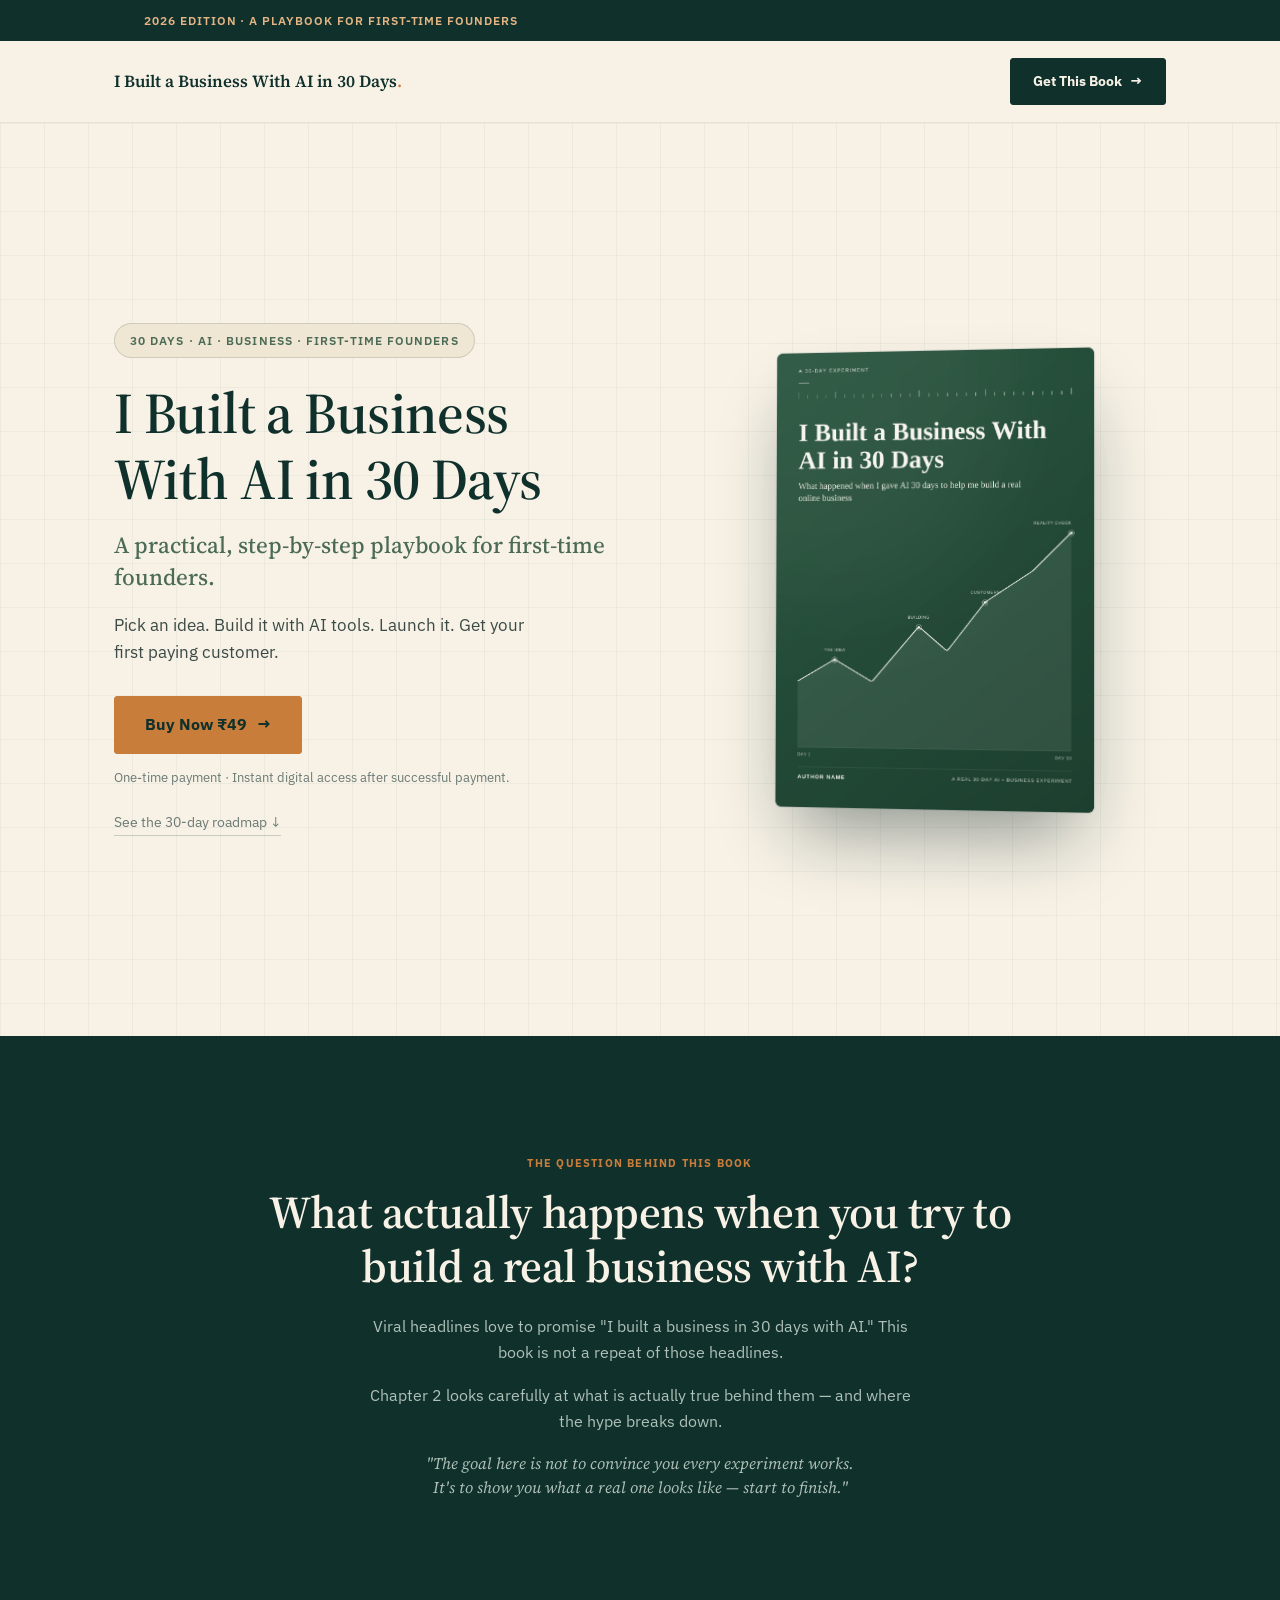
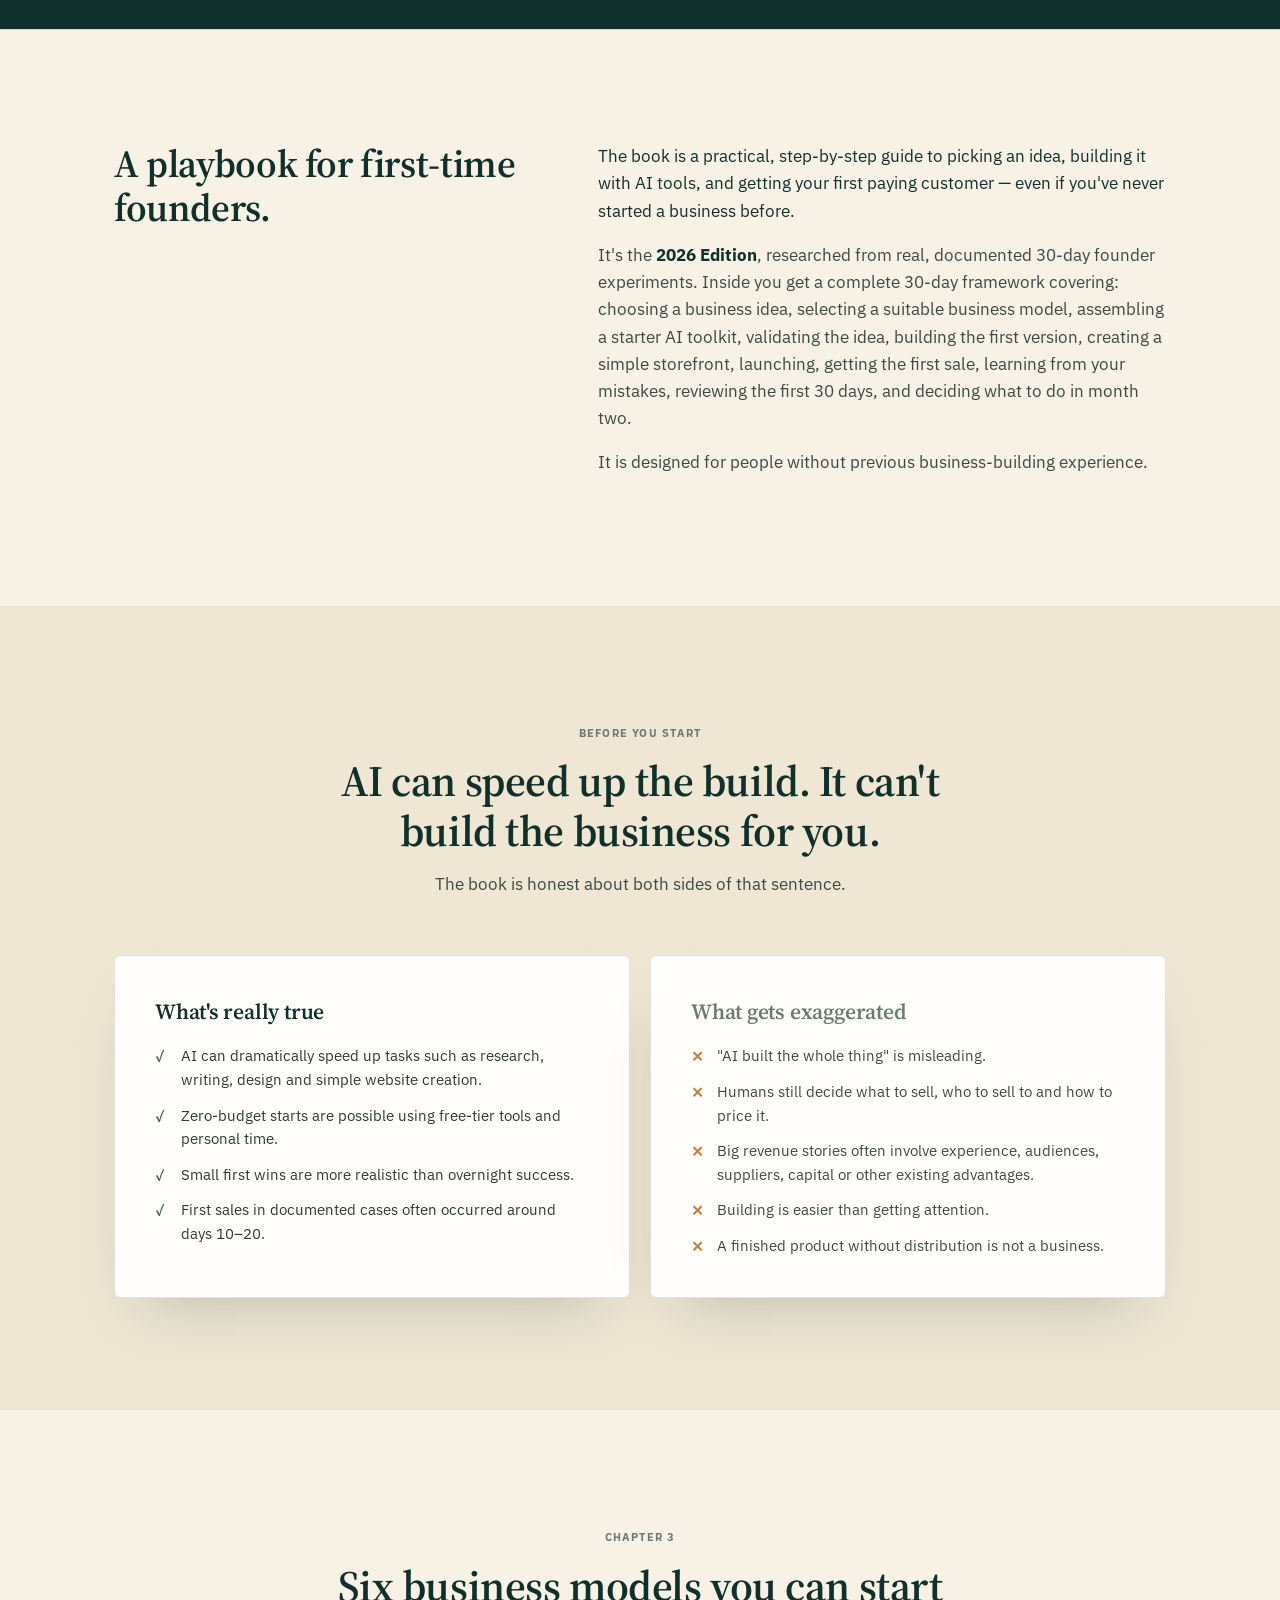
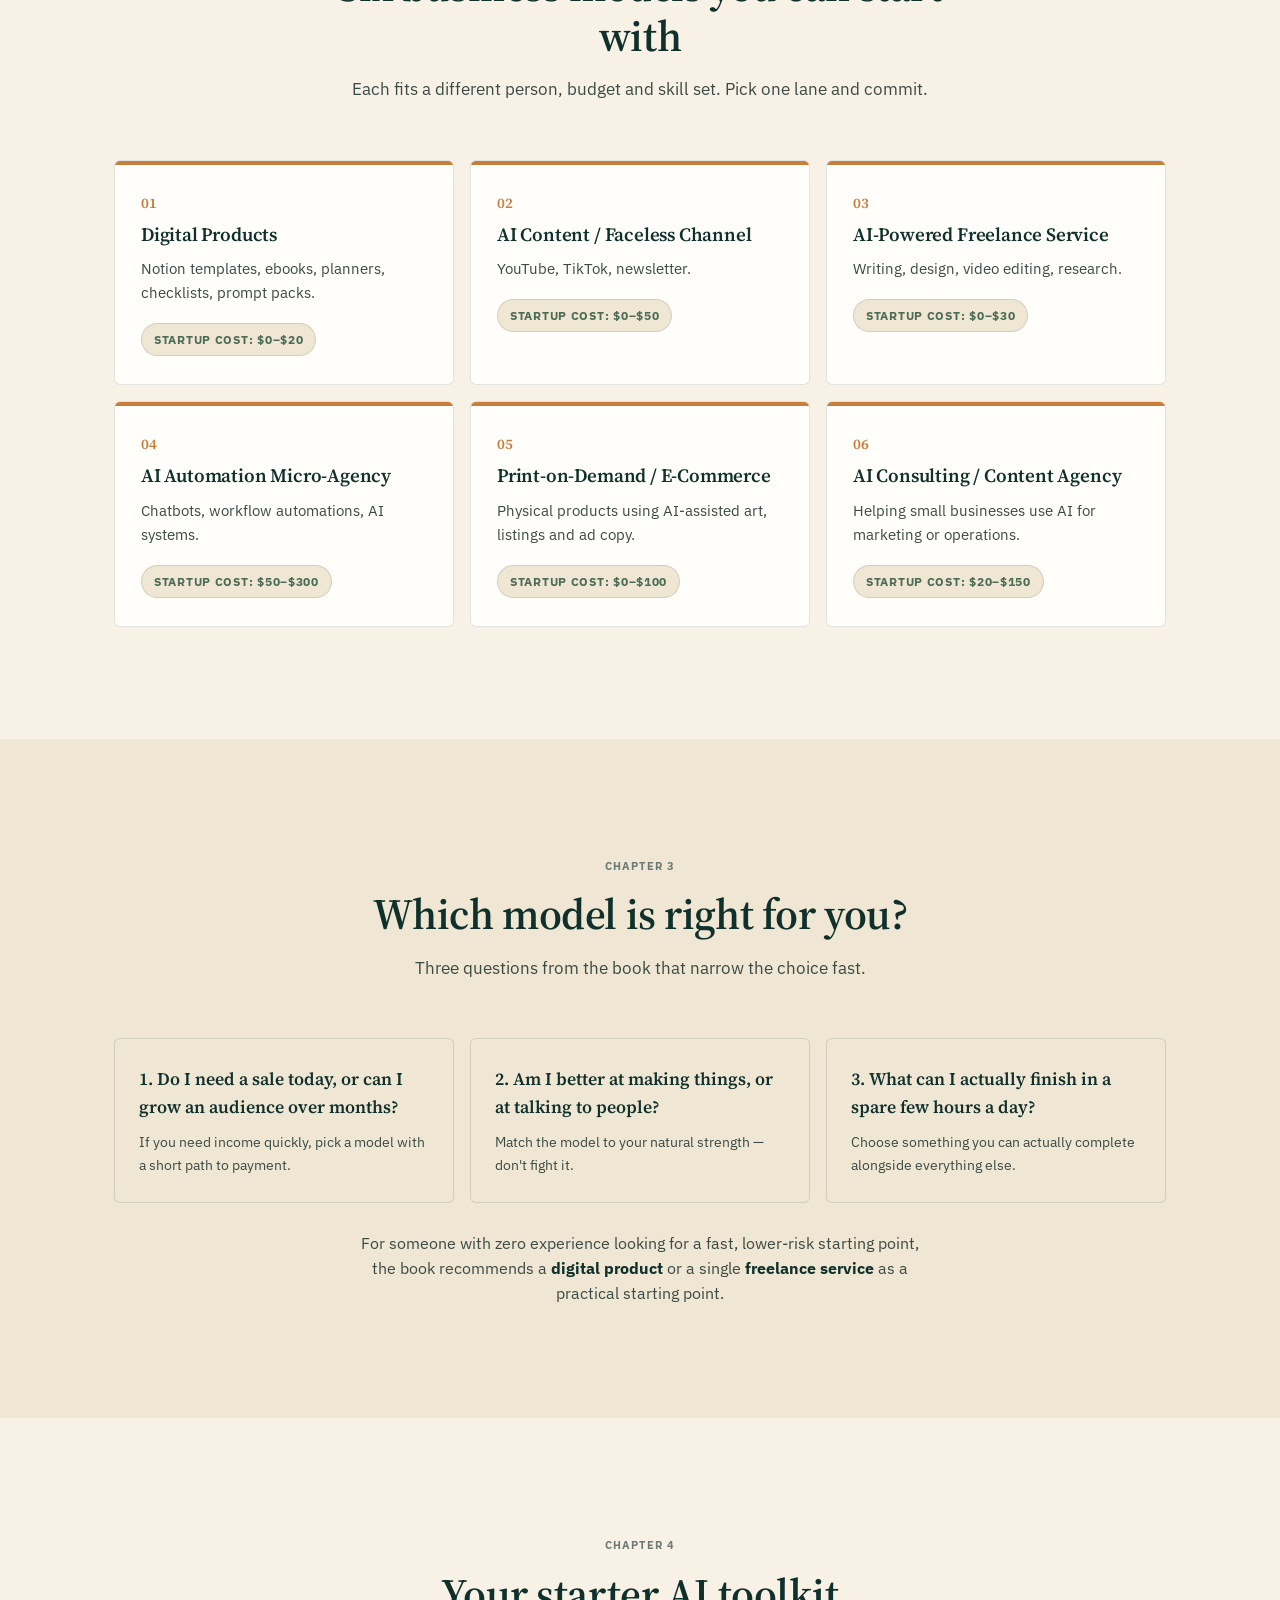
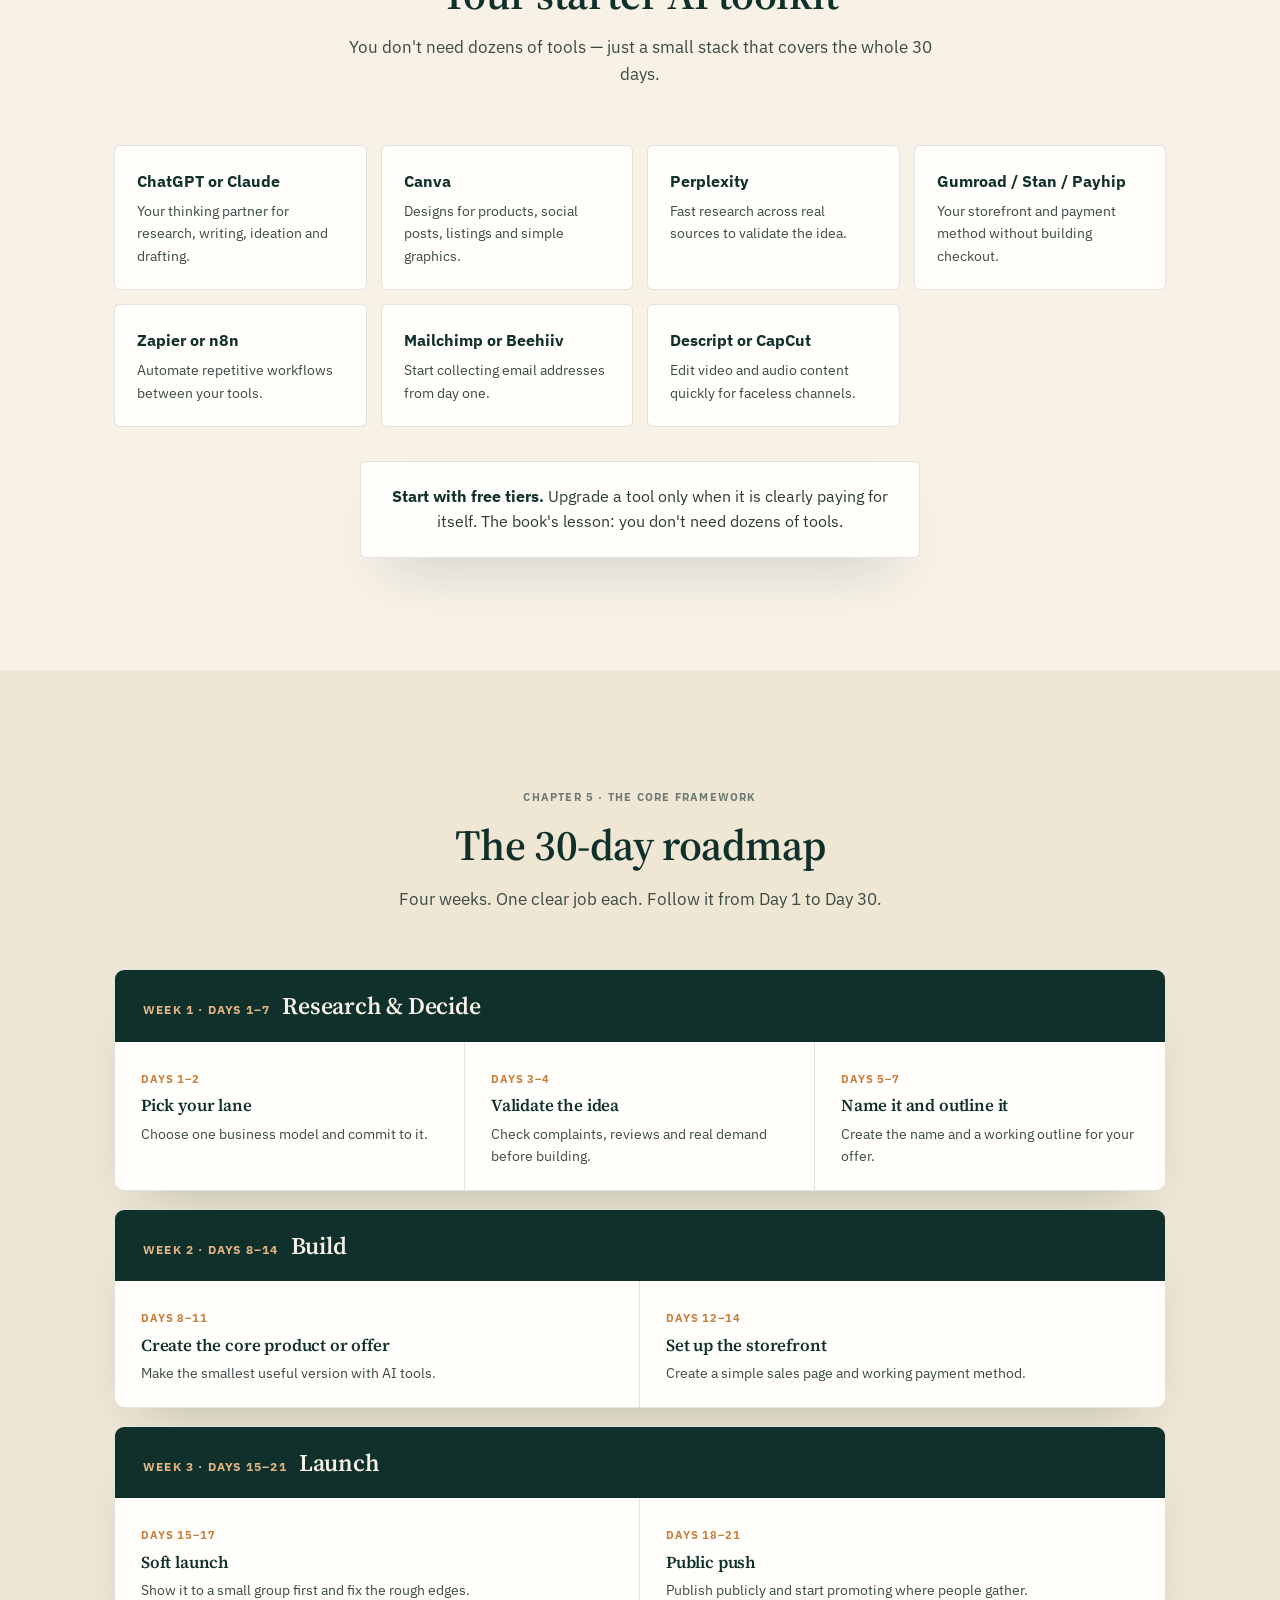
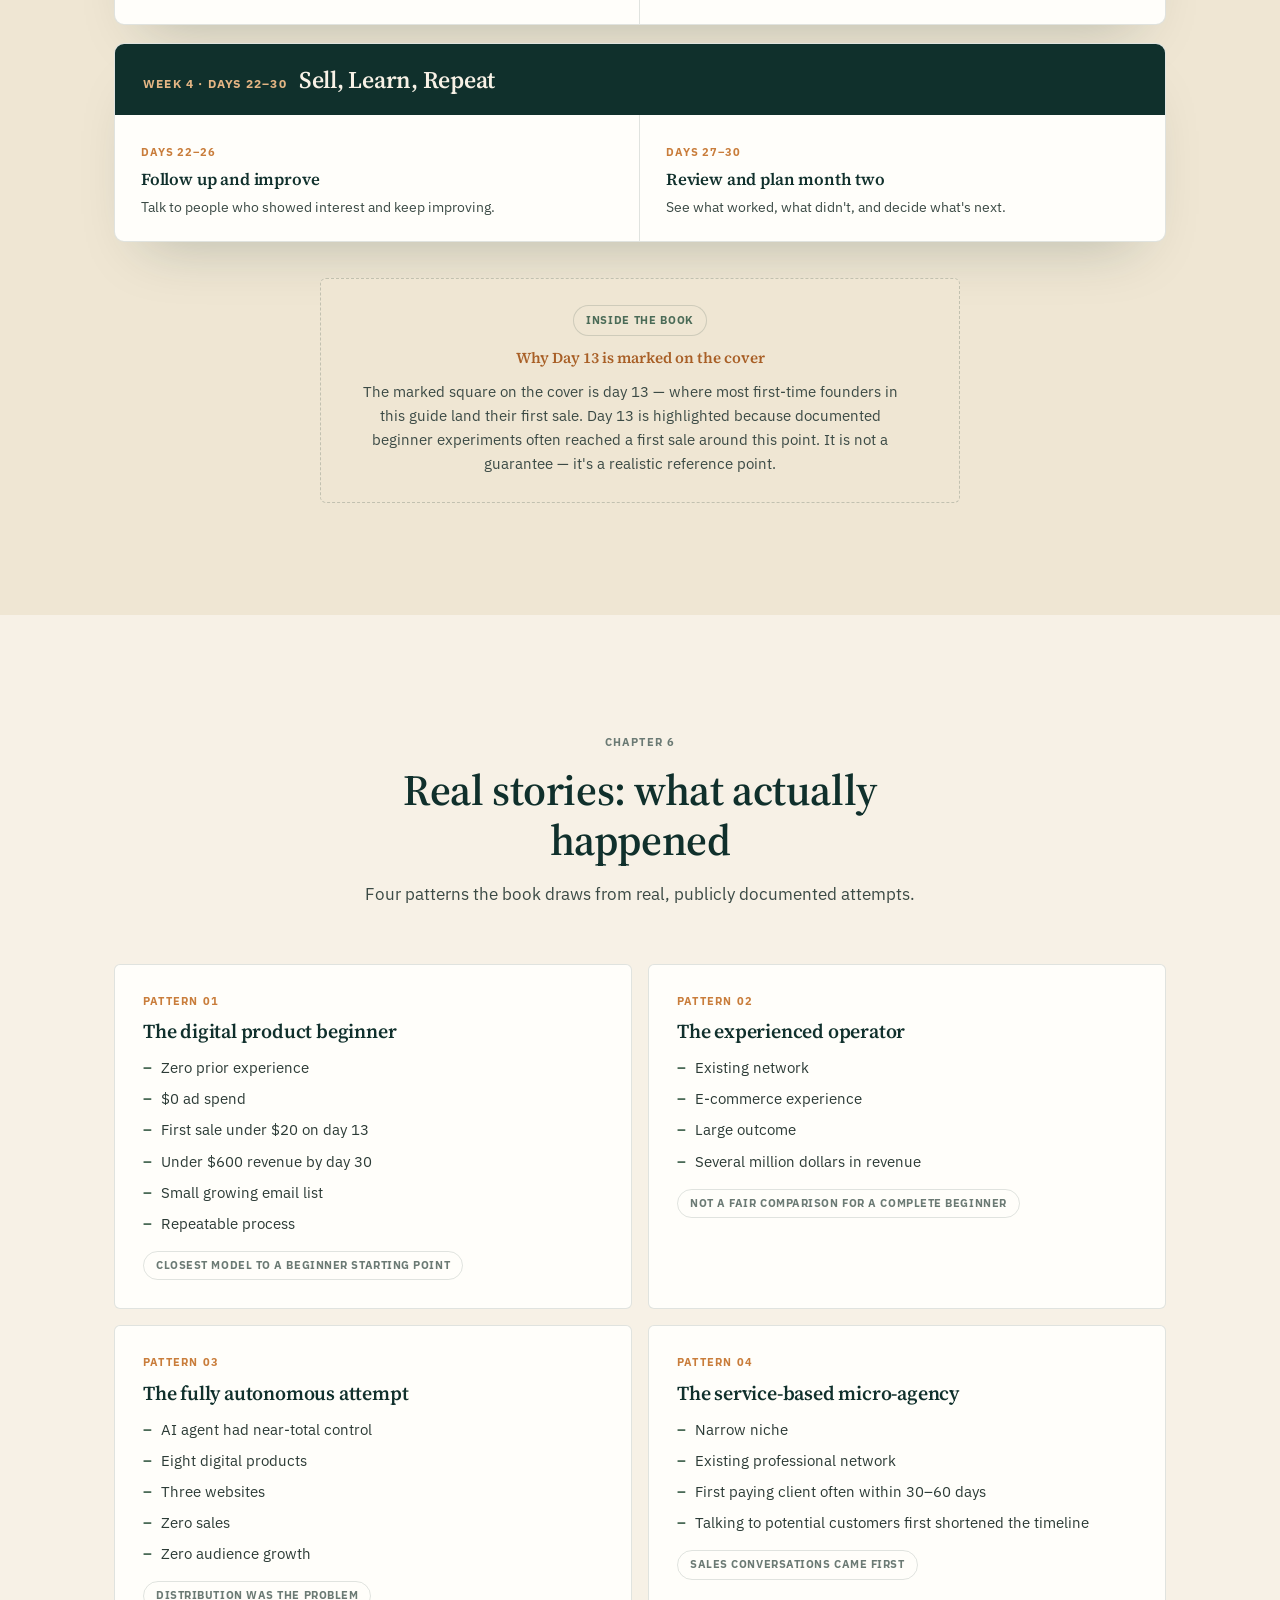
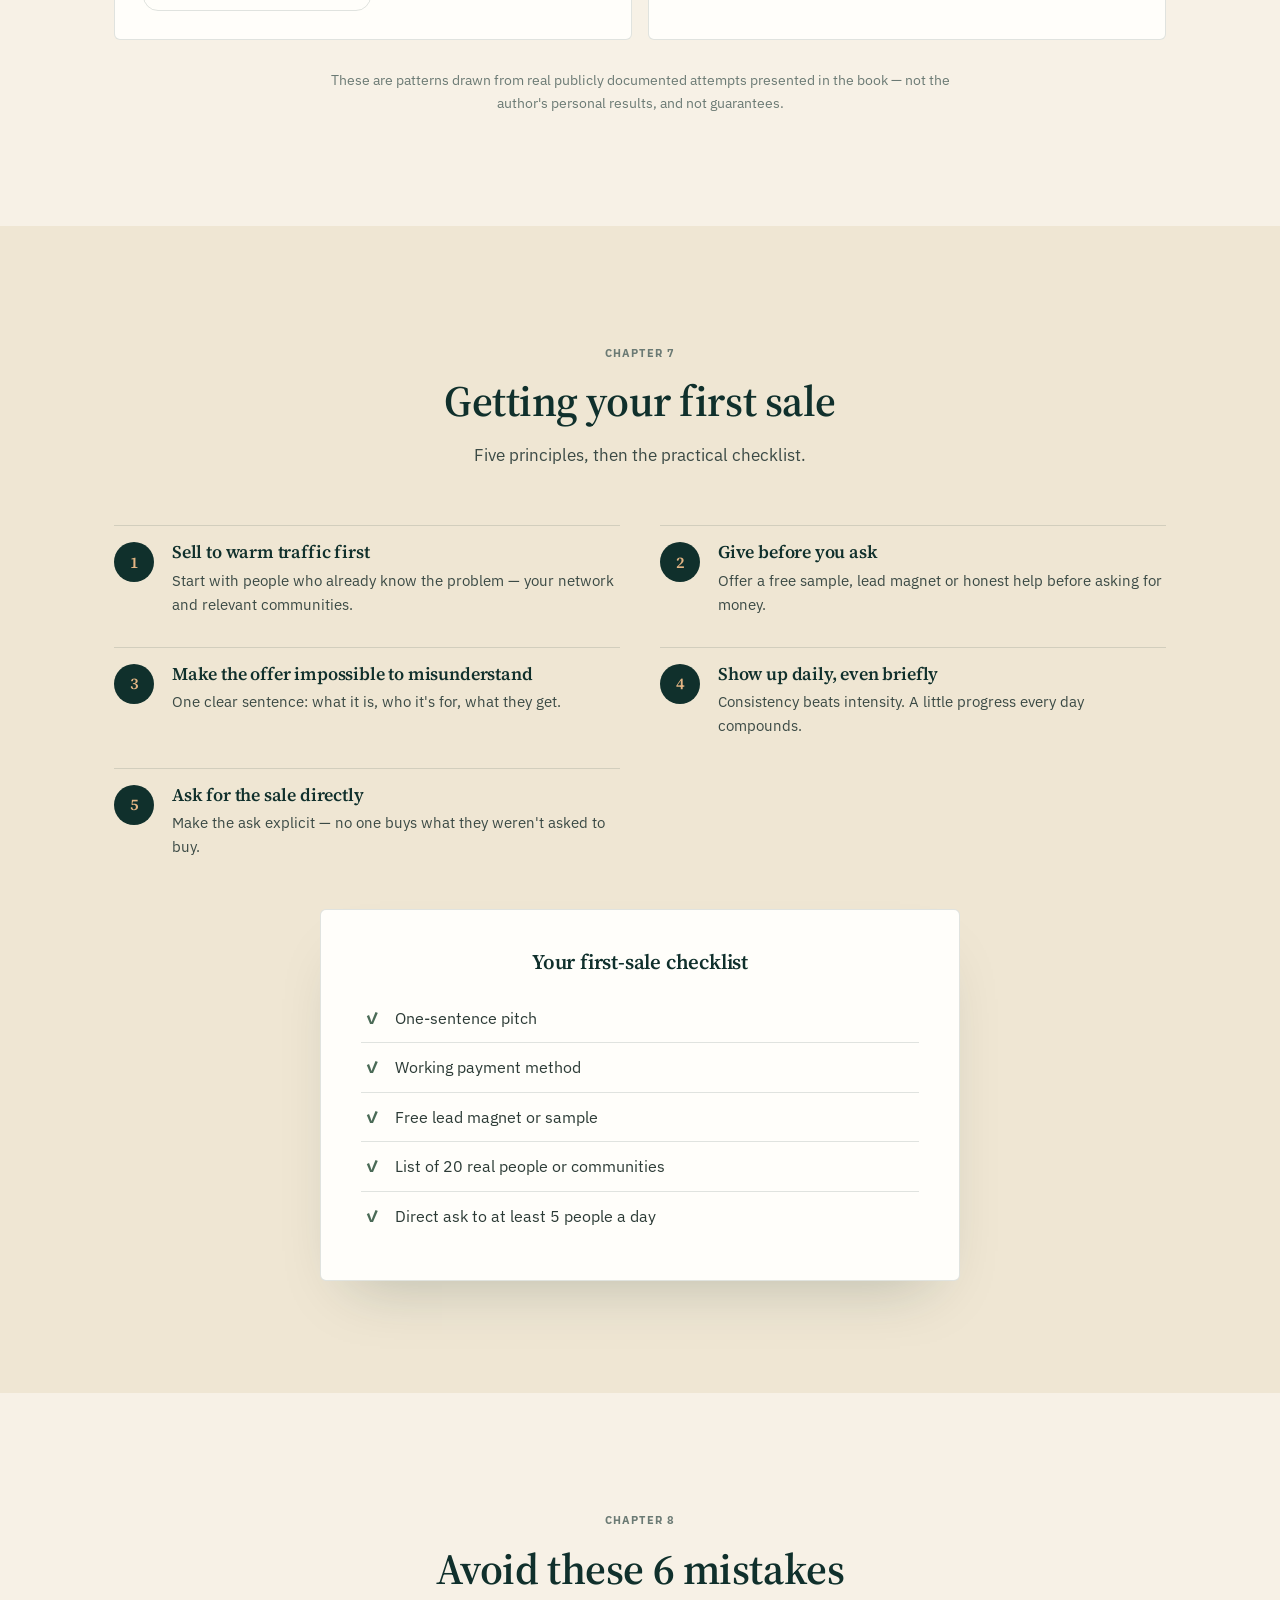
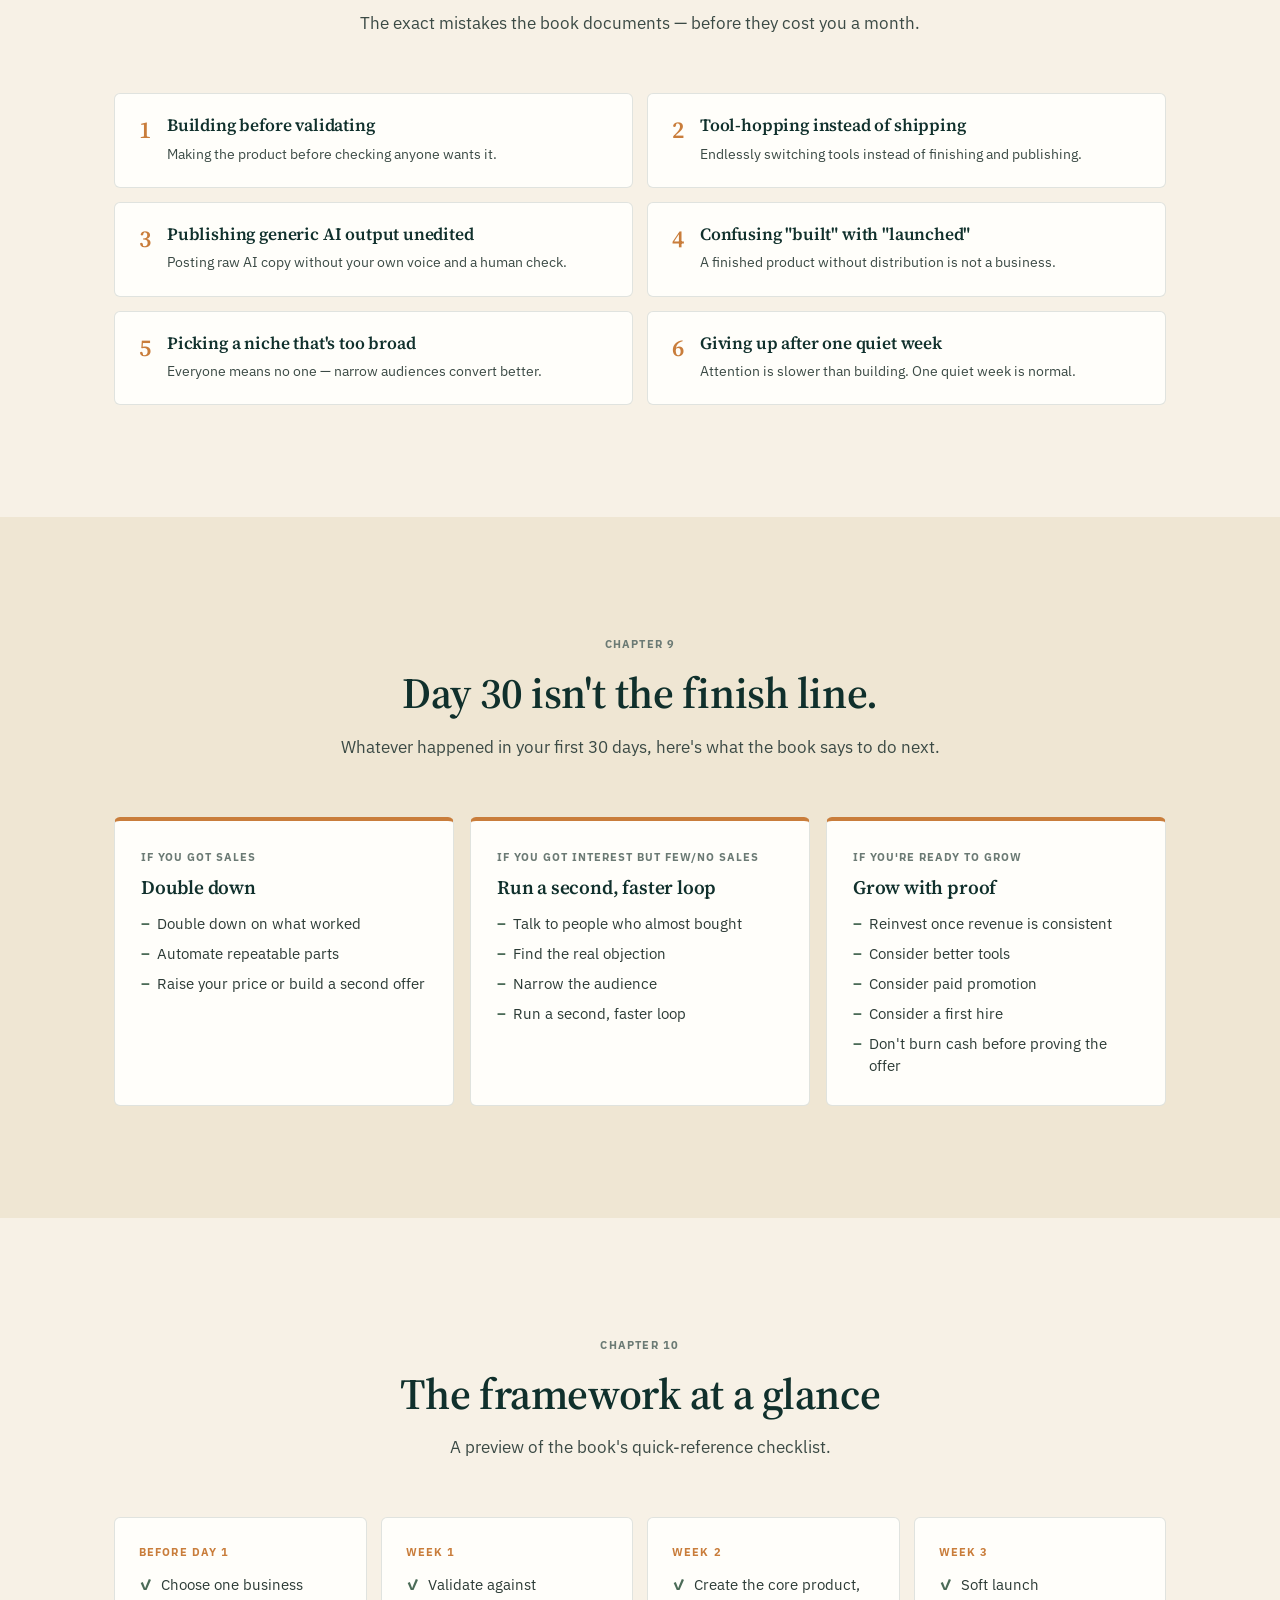
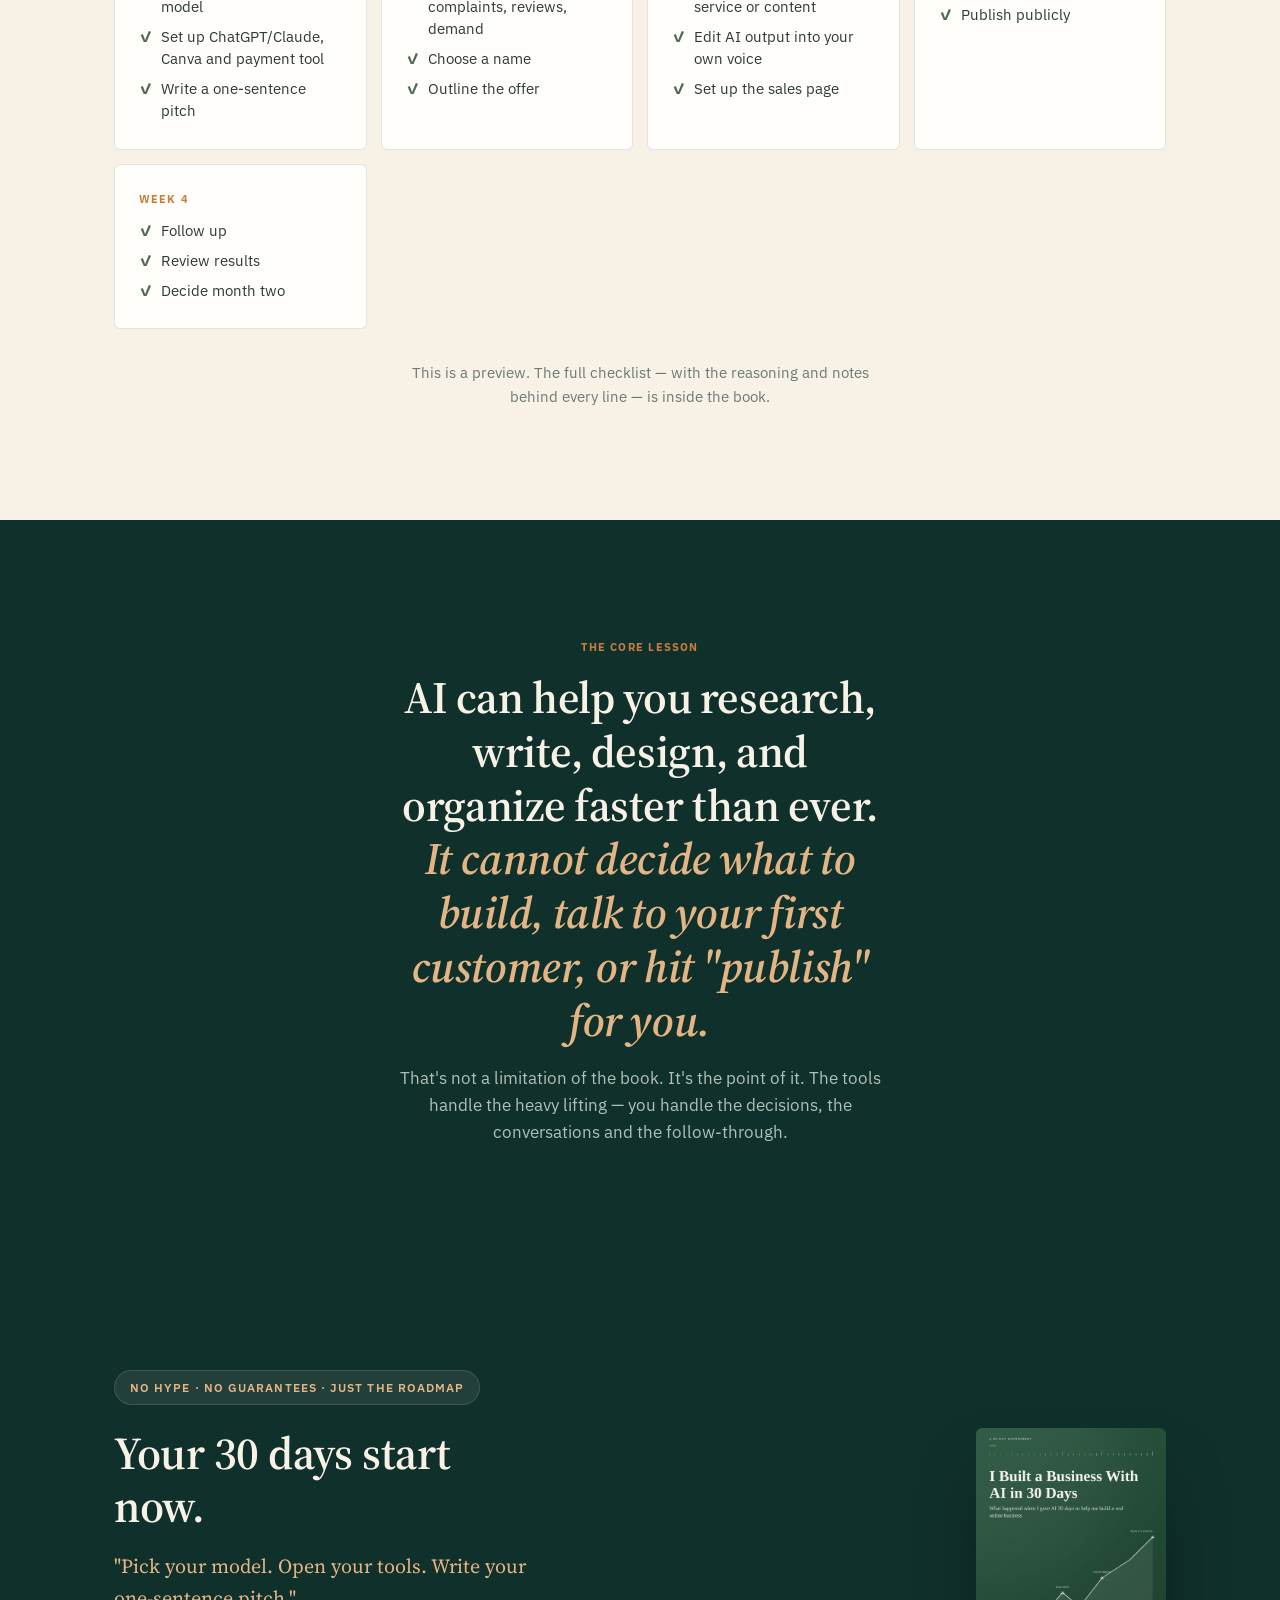
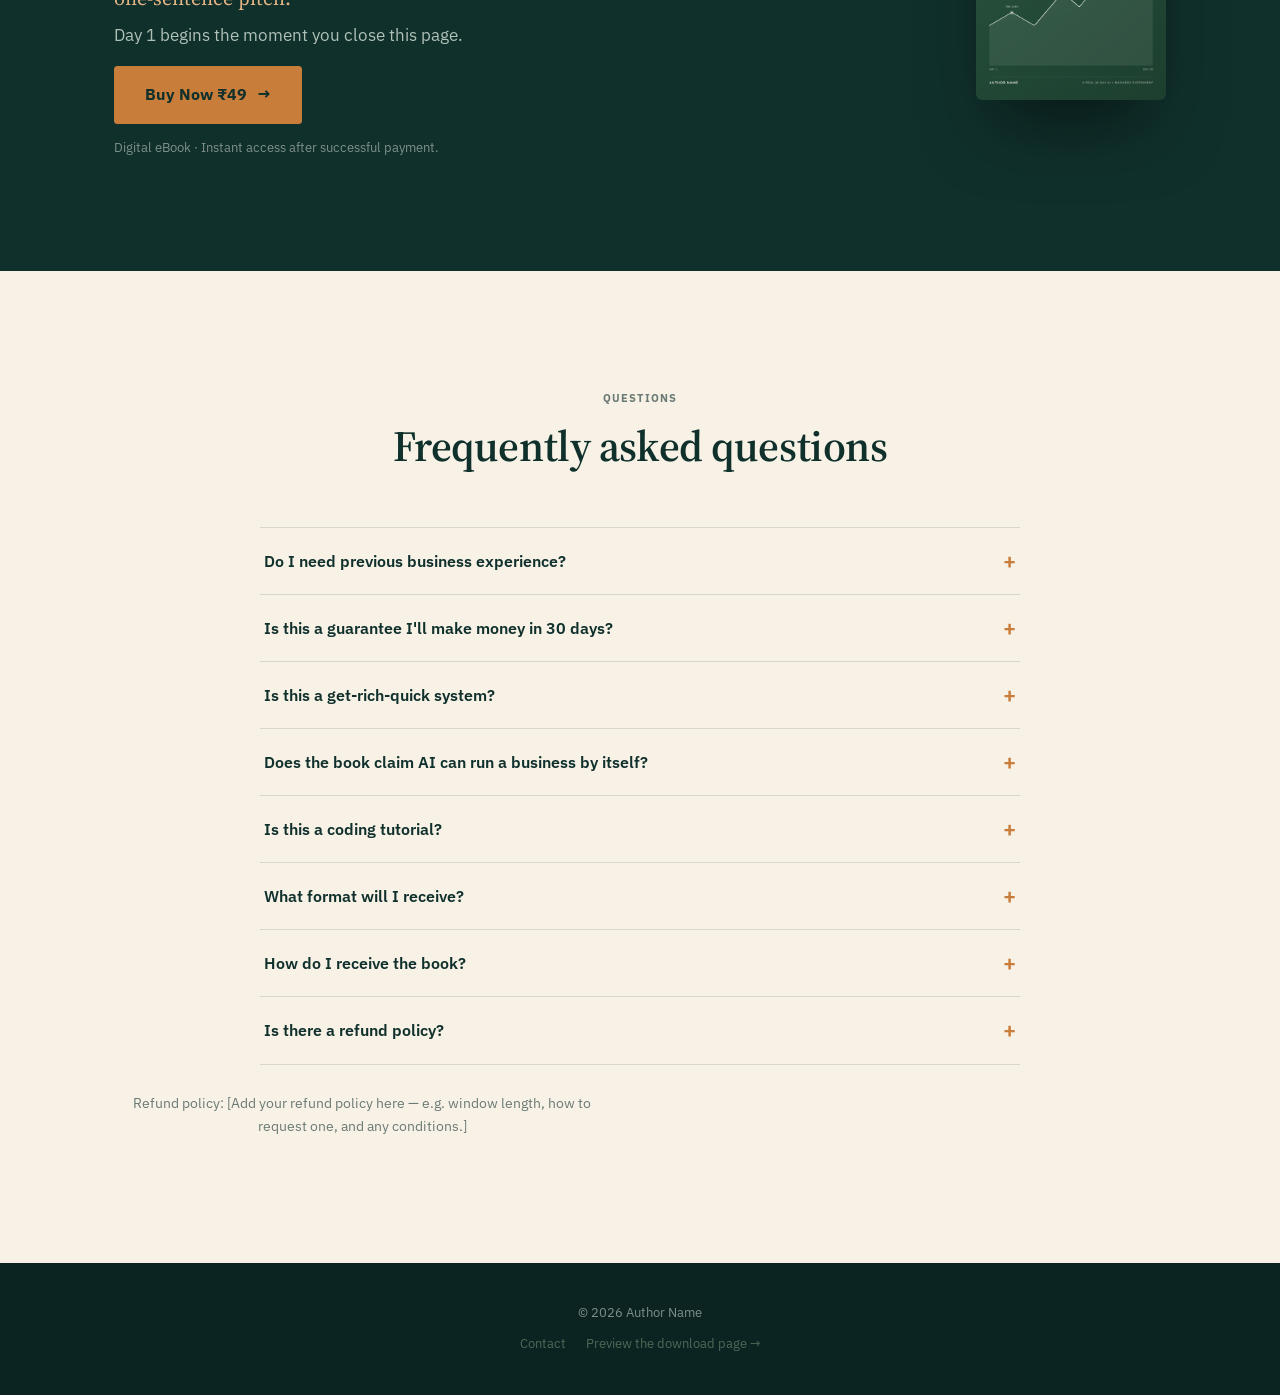
==== commit fa6eee51: "Show Buy Now price (₹49) in CTAs on homepage" ====
--- a/index.html
+++ b/index.html
@@ -69,10 +69,11 @@
         <h1 style="margin-top:22px;" data-config-text="BOOK_TITLE">I Built a Business With AI in 30 Days</h1>
         <p class="hero-sub" data-config-text="BOOK_SUBTITLE">A practical, step-by-step playbook for first-time founders.</p>
         <p class="lede" data-config-text="BOOK_TAGLINE">Pick an idea. Build it with AI tools. Launch it. Get your first paying customer. Follow a focused 30-day roadmap without needing previous business experience.</p>
-        <div class="hero-actions cta-stack">
-          <a class="btn btn-primary" href="#" data-config="PAYMENT_URL" data-cta="payment" data-cta-location="hero">Get This Book <span class="arrow">→</span></a>
-          <span class="price price-lg" data-config-price hidden></span>
-          <span class="hero-note">Instant digital access after successful payment.</span>
+        <div class="hero-actions cta-stack" style="align-items:flex-start;">
+          <div class="buy-row">
+            <a class="btn btn-primary" href="#" data-config="PAYMENT_URL" data-cta="payment" data-cta-location="hero">Buy Now ₹49 <span class="arrow">→</span></a>
+          </div>
+          <span class="hero-note">One-time payment · Instant digital access after successful payment.</span>
         </div>
         <a class="see-inside" href="#roadmap">See the 30-day roadmap ↓</a>
       </div>
@@ -682,8 +683,9 @@
         <h2 style="margin-top:22px;">Your 30 days start now.</h2>
         <p class="big-line">"Pick your model. Open your tools. Write your one-sentence pitch."</p>
         <p>Day 1 begins the moment you close this page.</p>
-        <a class="btn btn-primary" href="#" data-config="PAYMENT_URL" data-cta="payment" data-cta-location="final">Get This Book <span class="arrow">→</span></a>
-        <span class="price price-lg price-dark" data-config-price hidden></span>
+        <div class="buy-row">
+          <a class="btn btn-primary" href="#" data-config="PAYMENT_URL" data-cta="payment" data-cta-location="final">Buy Now ₹49 <span class="arrow">→</span></a>
+        </div>
         <span class="btn-note">Digital eBook · Instant access after successful payment.</span>
       </div>
       <div class="cover-stage" aria-hidden="true">
@@ -762,9 +764,9 @@
 <div class="sticky-cta">
   <div class="sticky-info">
     <span class="sticky-title">I Built a Business With AI in 30 Days</span>
-    <span class="price" data-config-price hidden></span>
+    <span class="price">₹49</span>
   </div>
-  <a class="btn btn-dark" href="#" data-config="PAYMENT_URL" data-cta="payment" data-cta-location="sticky">Get This Book</a>
+  <a class="btn btn-dark" href="#" data-config="PAYMENT_URL" data-cta="payment" data-cta-location="sticky">Buy Now ₹49</a>
 </div>
 
 <script>window.SITE_CONFIG = window.SITE_CONFIG || null;</script>
--- a/style.css
+++ b/style.css
@@ -183,6 +183,24 @@
 
 .cta-stack { display: flex; flex-direction: column; align-items: center; gap: 0; text-align: center; }
 
+.buy-row {
+  display: flex;
+  align-items: center;
+  gap: 20px;
+  flex-wrap: wrap;
+  margin-bottom: 14px;
+}
+.final-cta .buy-row { justify-content: flex-start; }
+
+@media (max-width: 860px) {
+  .final-cta .buy-row { justify-content: center; }
+}
+
+.price-inline {
+  font-weight: 700;
+  white-space: nowrap;
+}
+
 /* Price */
 .price {
   font-family: var(--font-display);
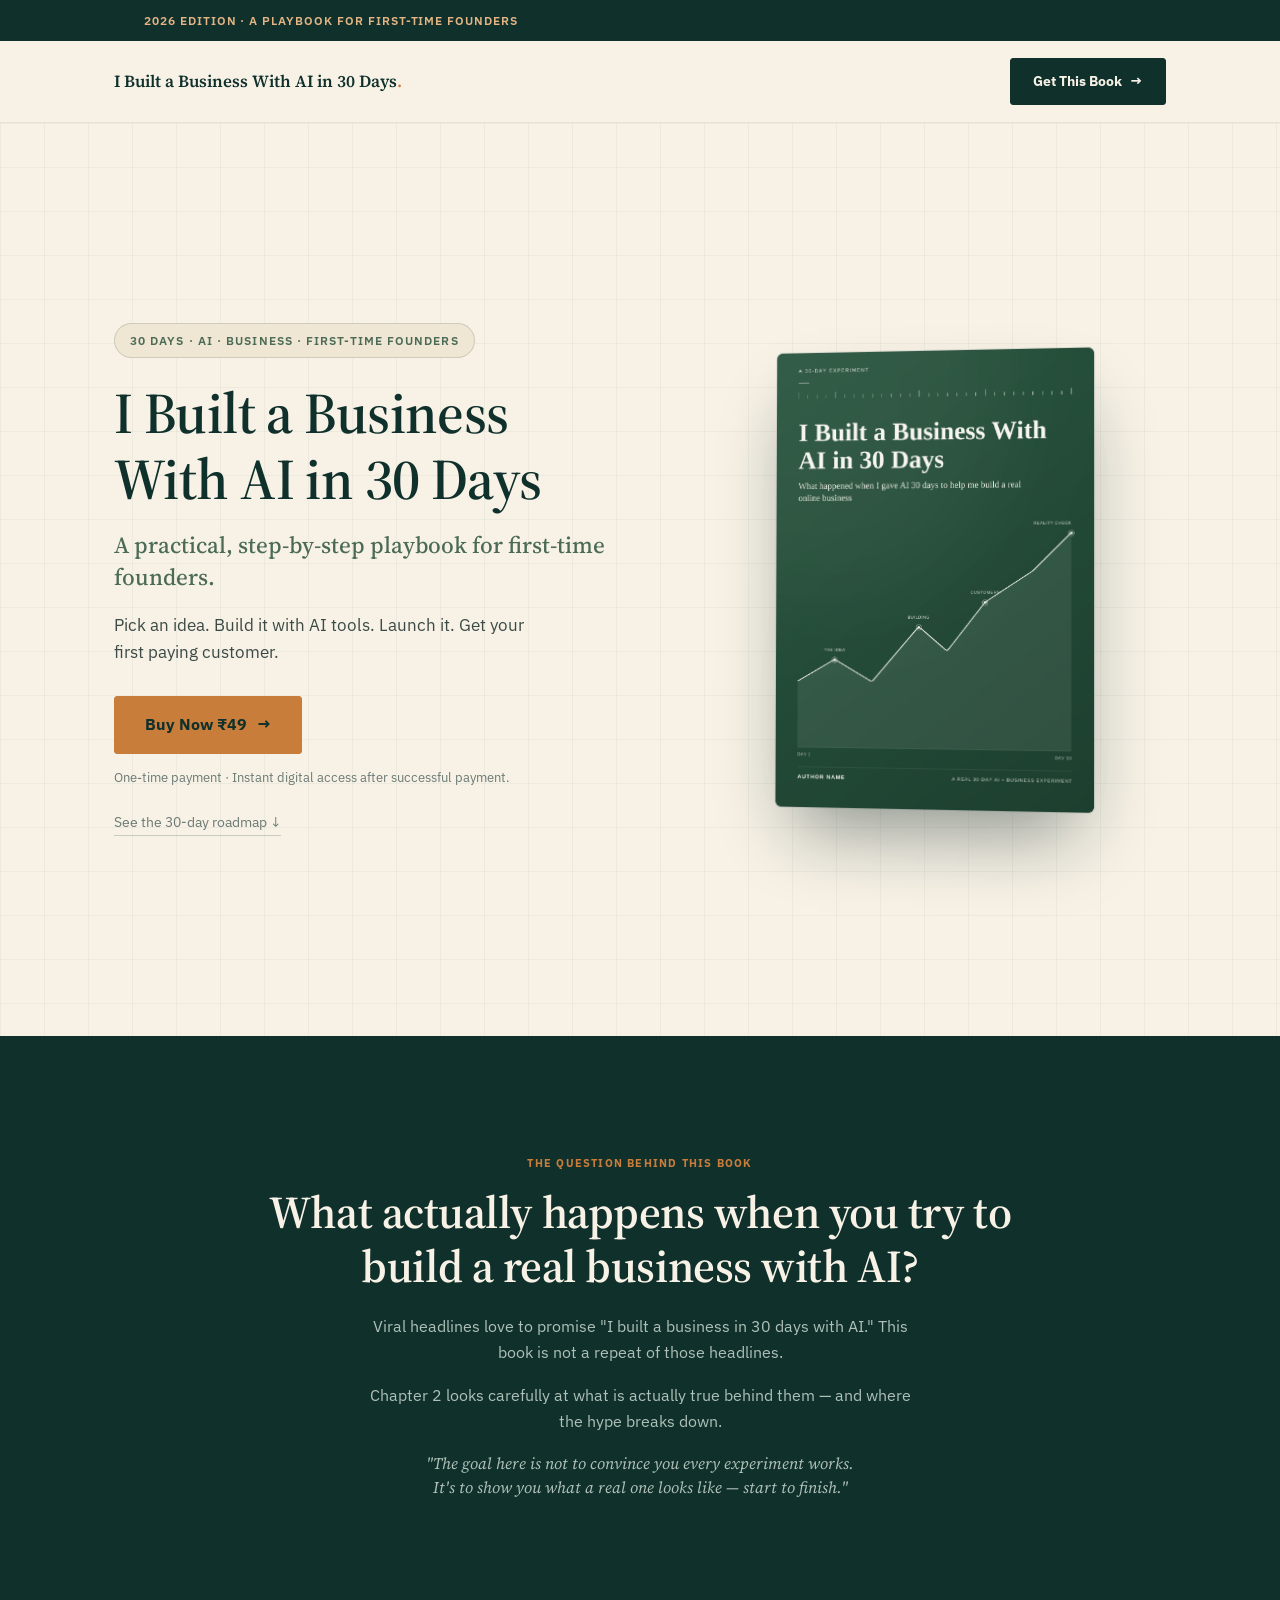
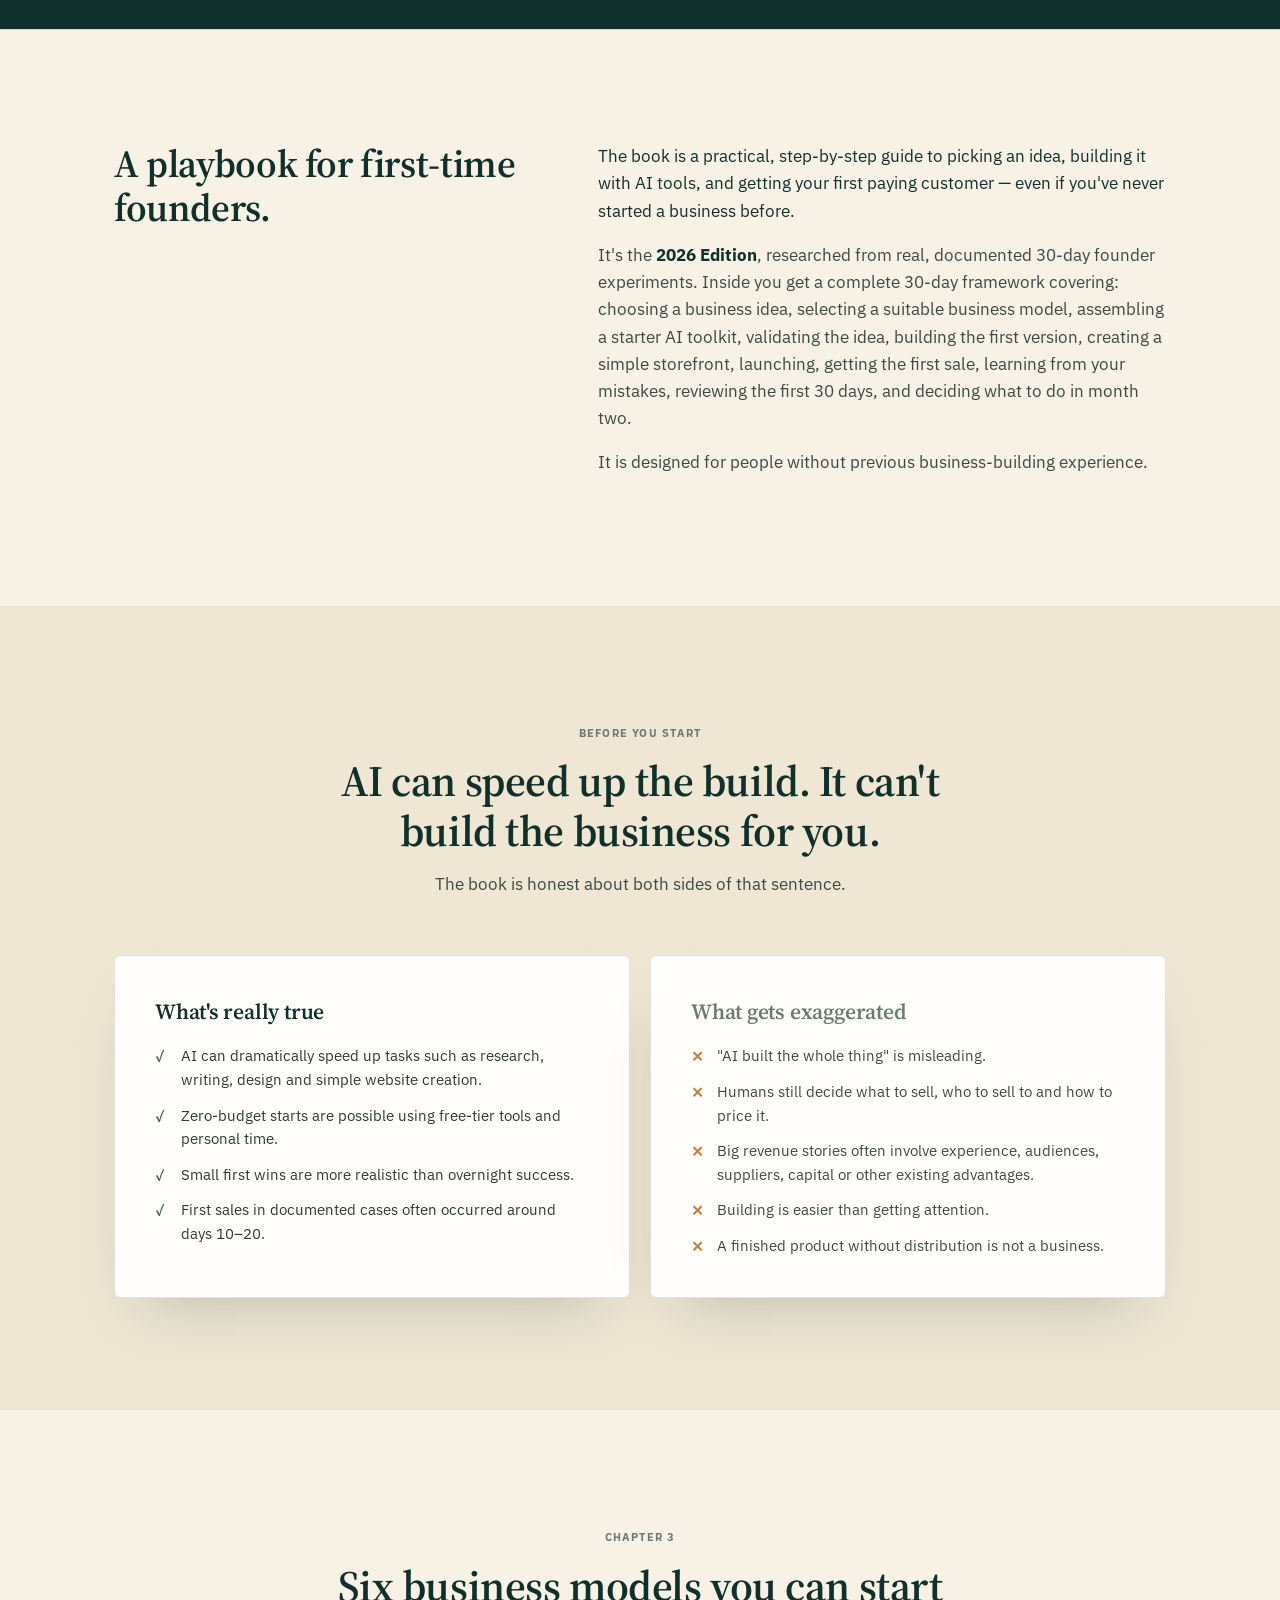
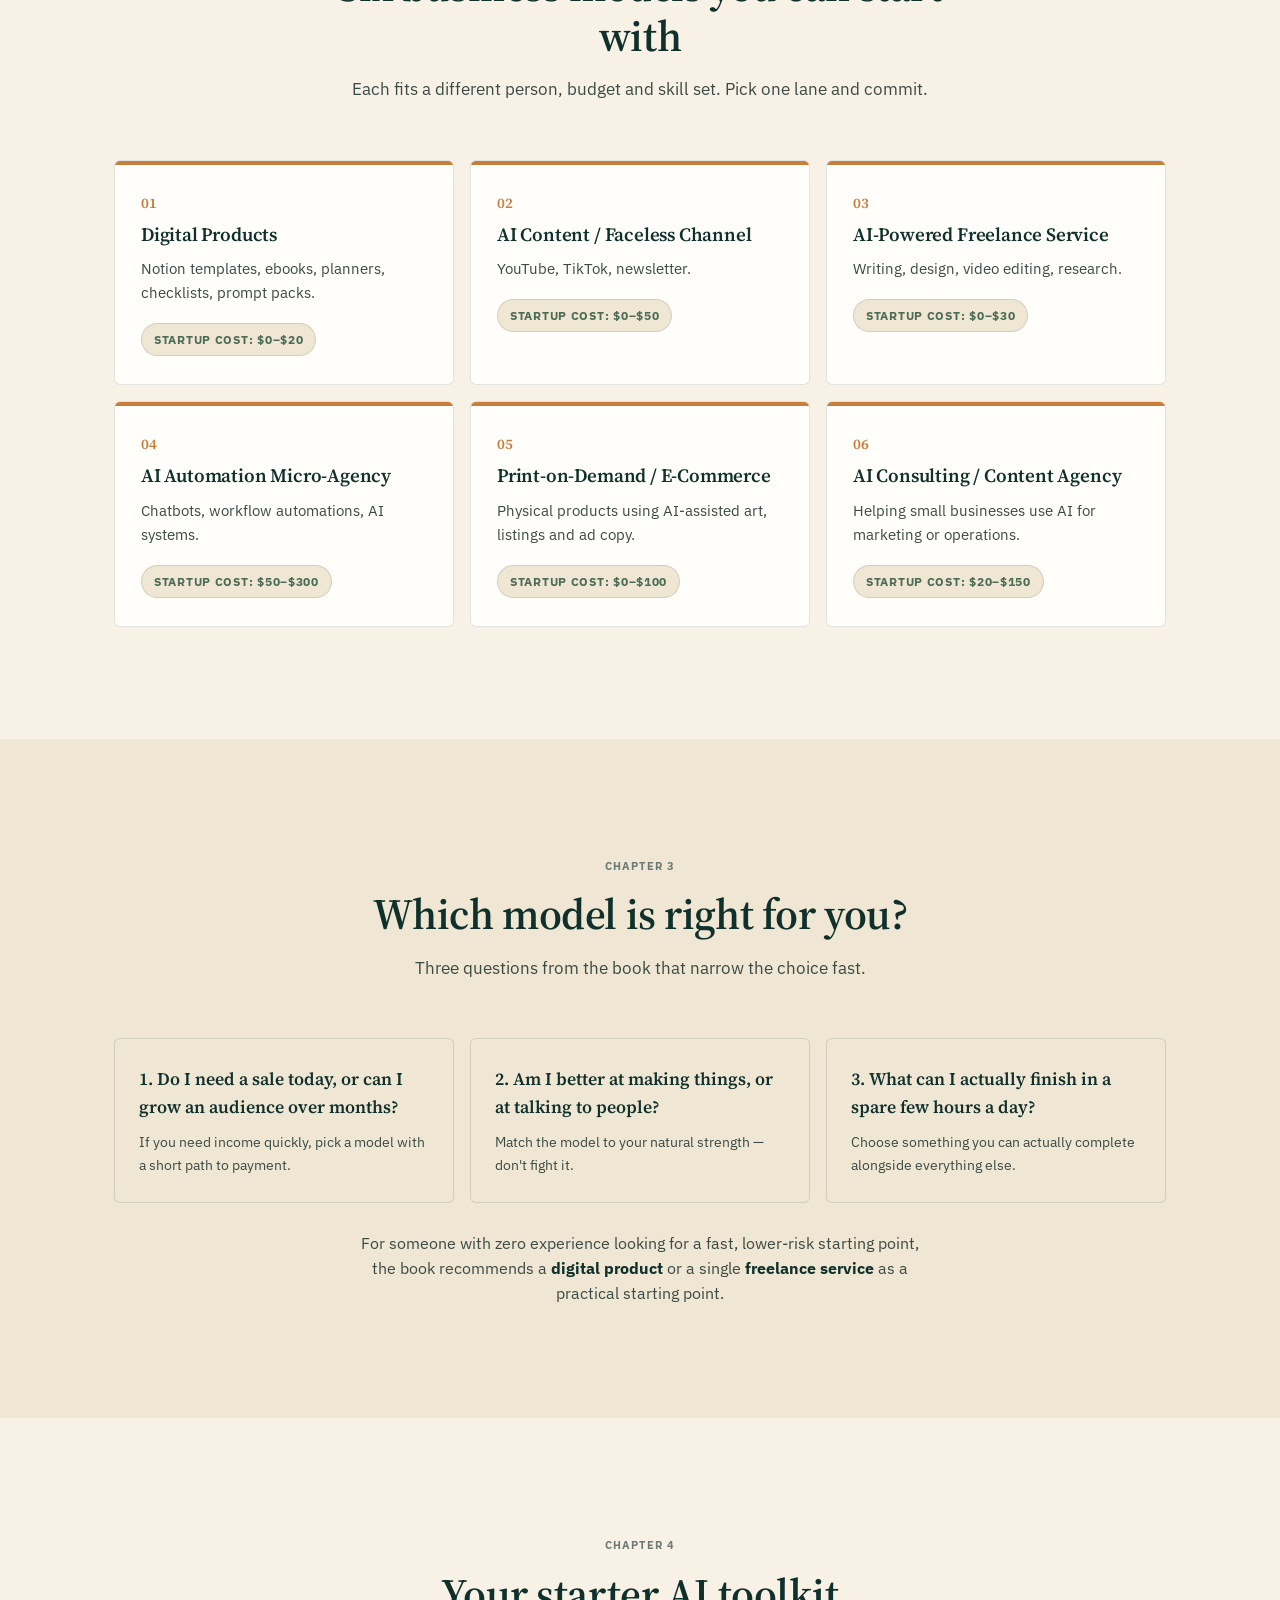
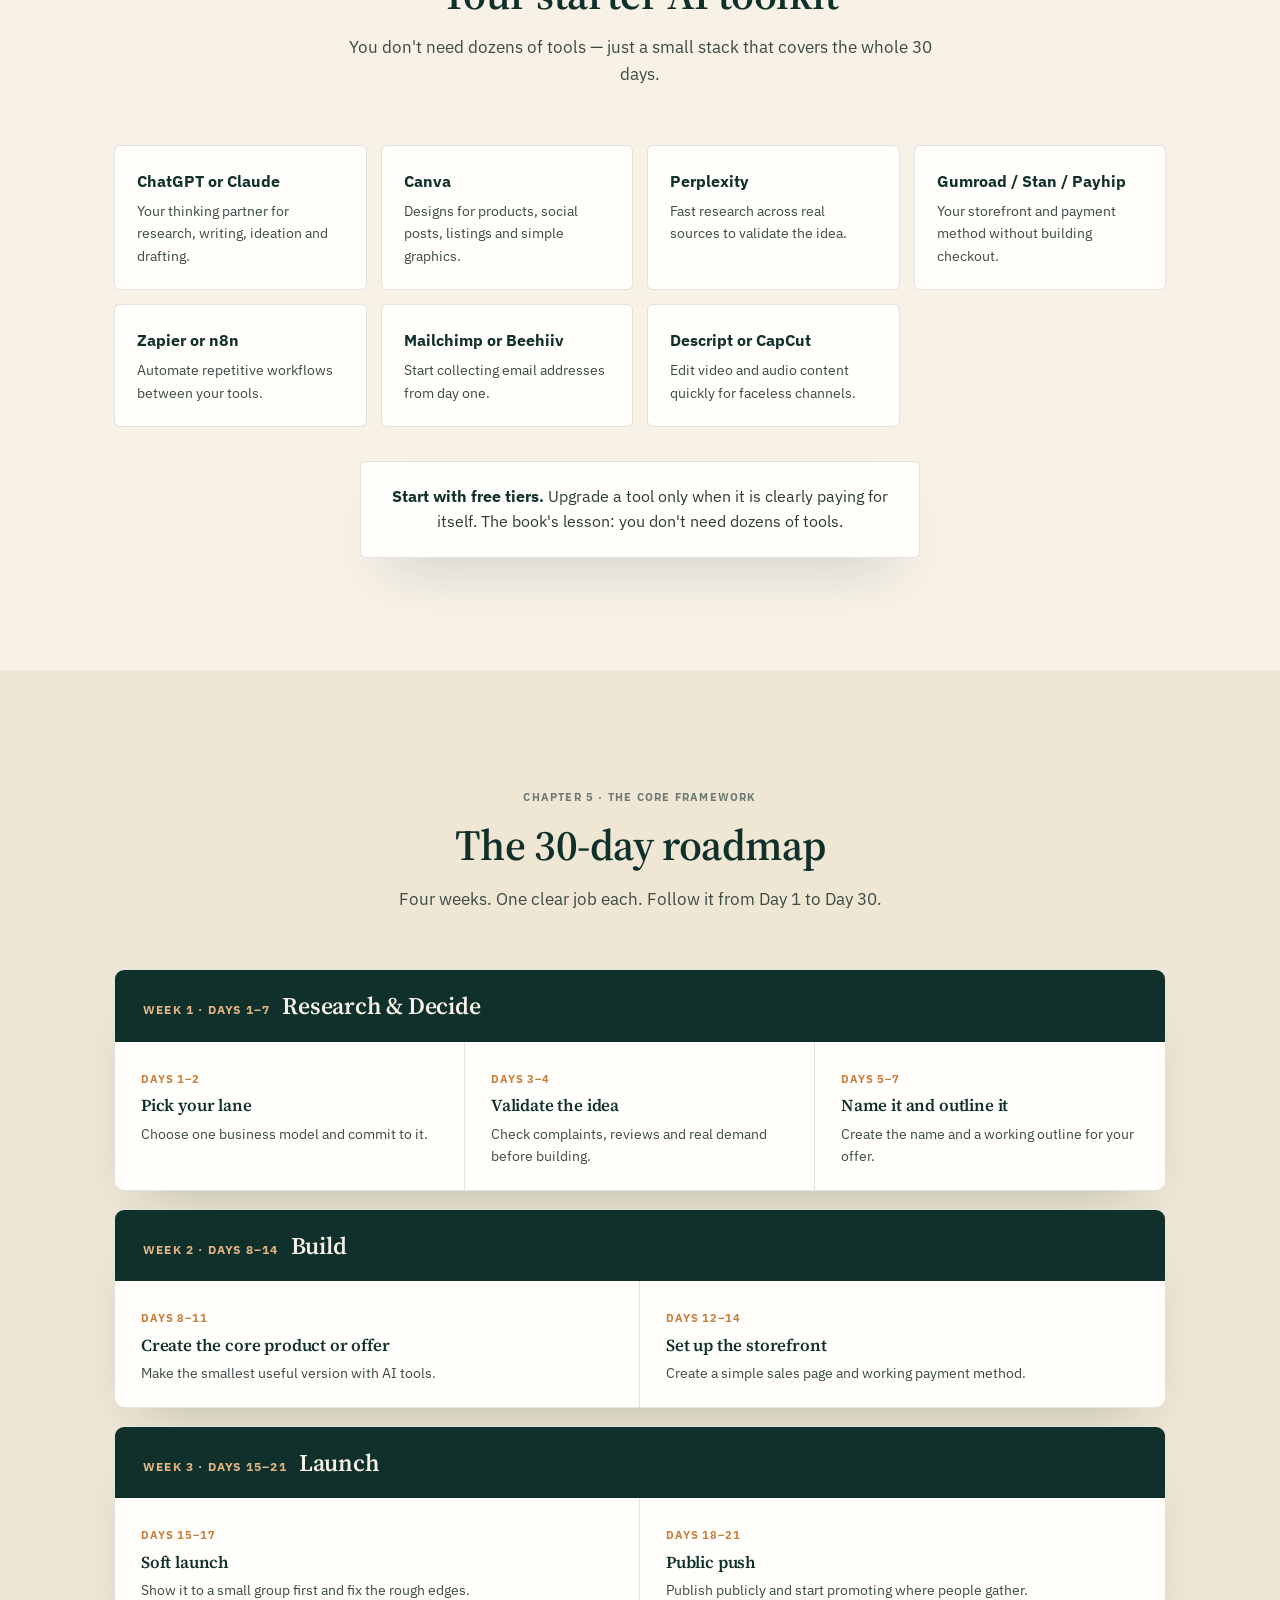
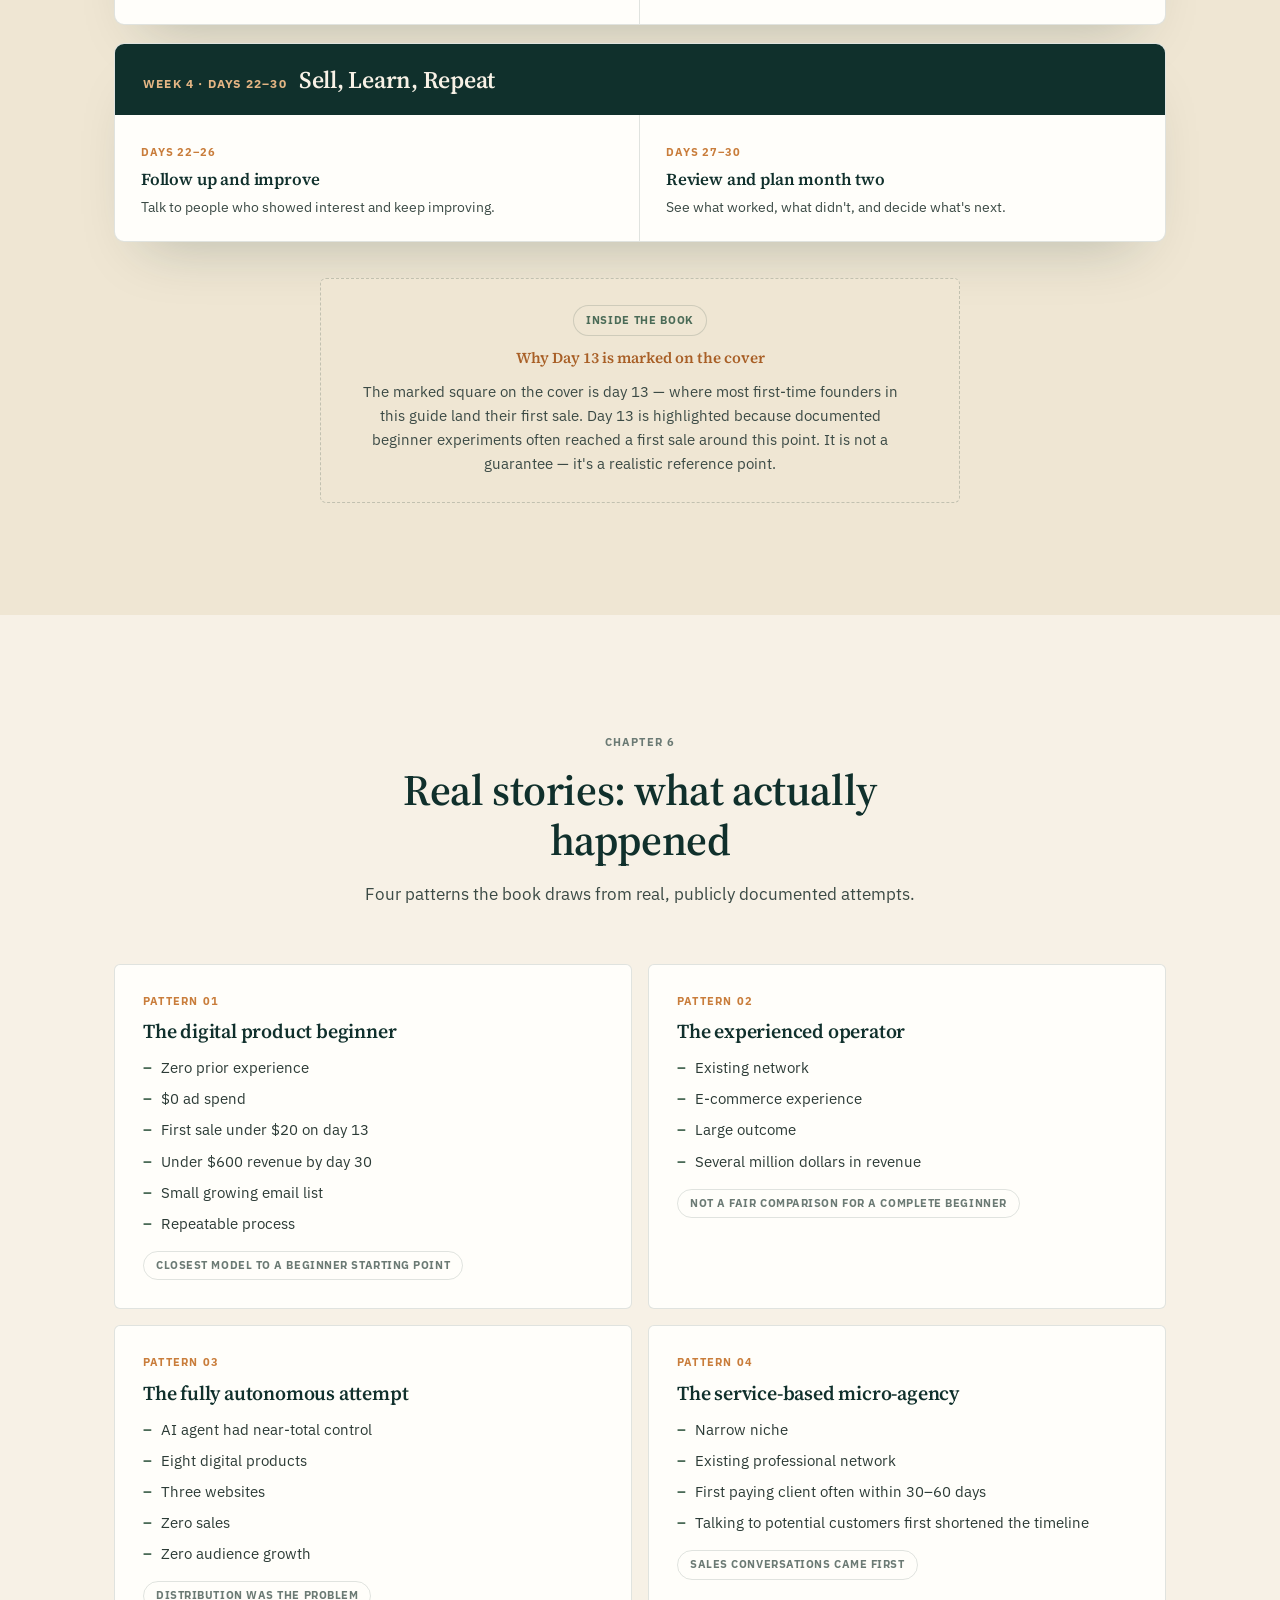
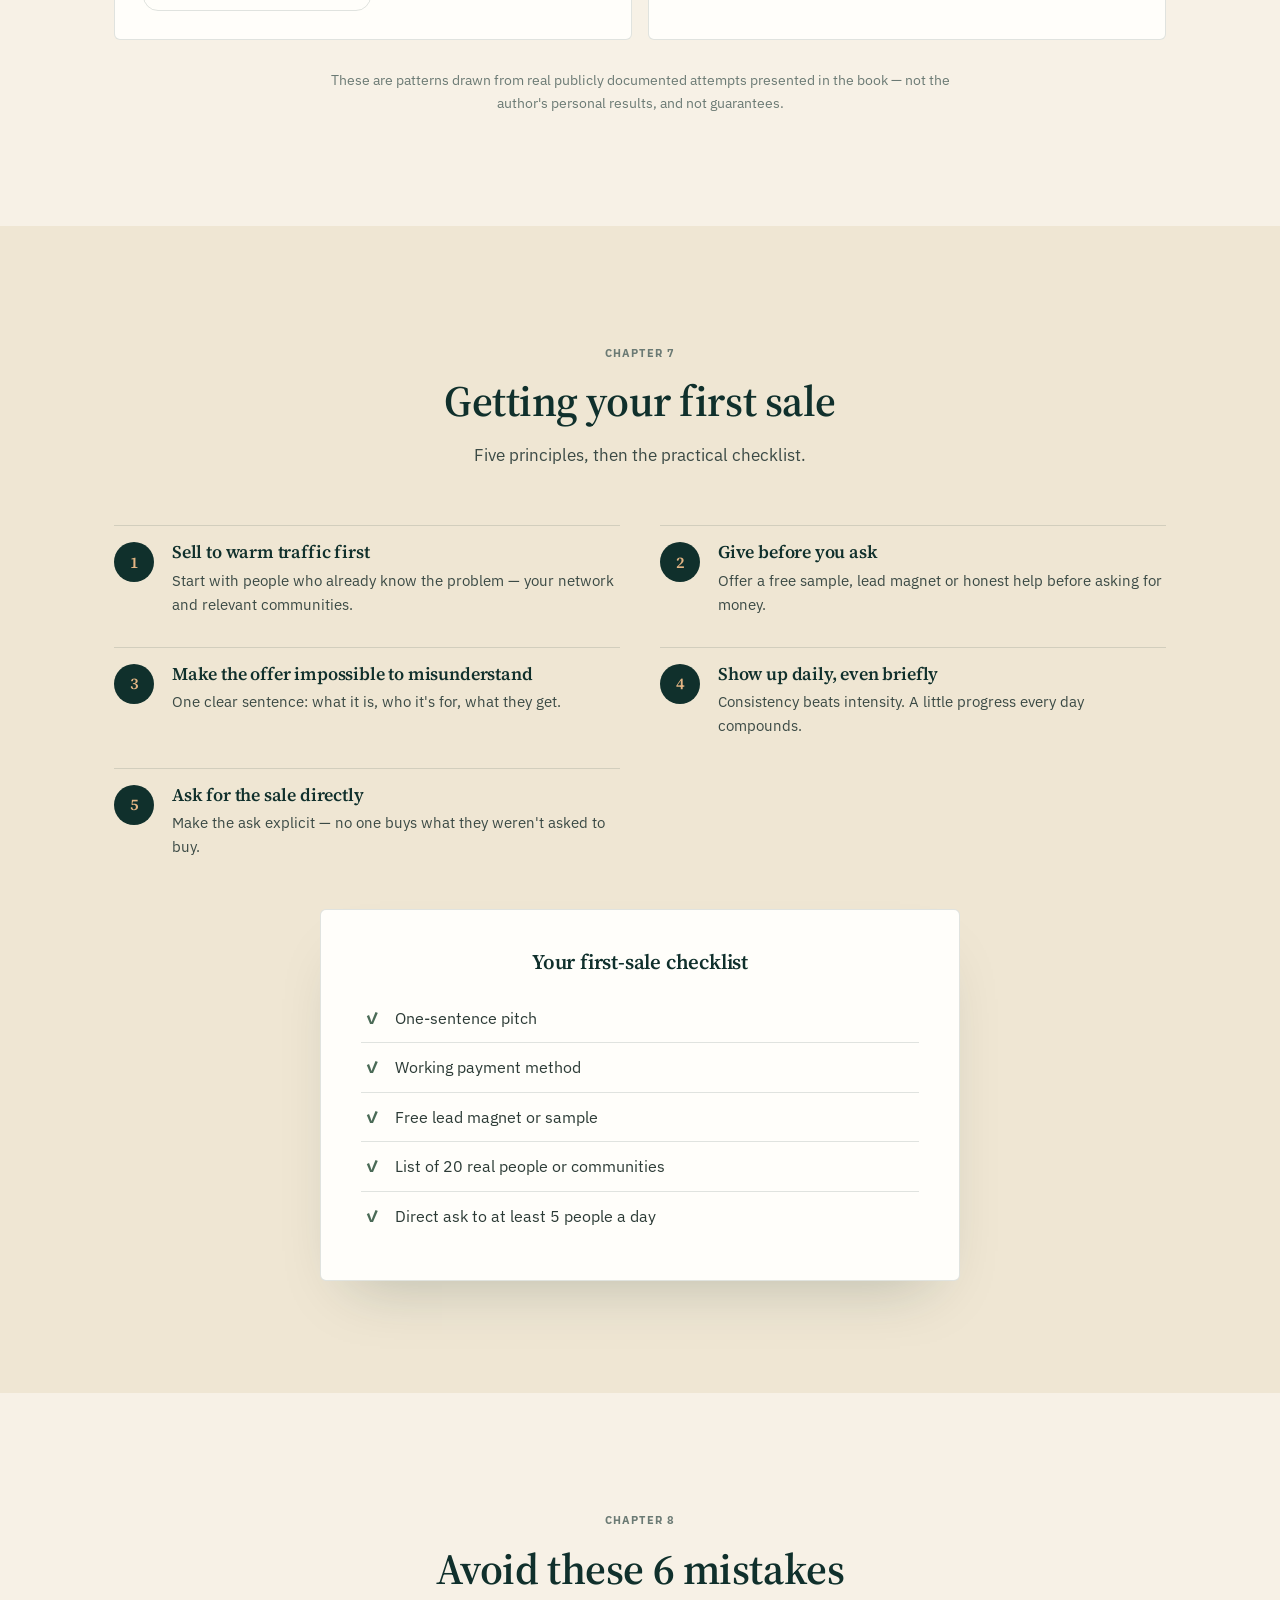
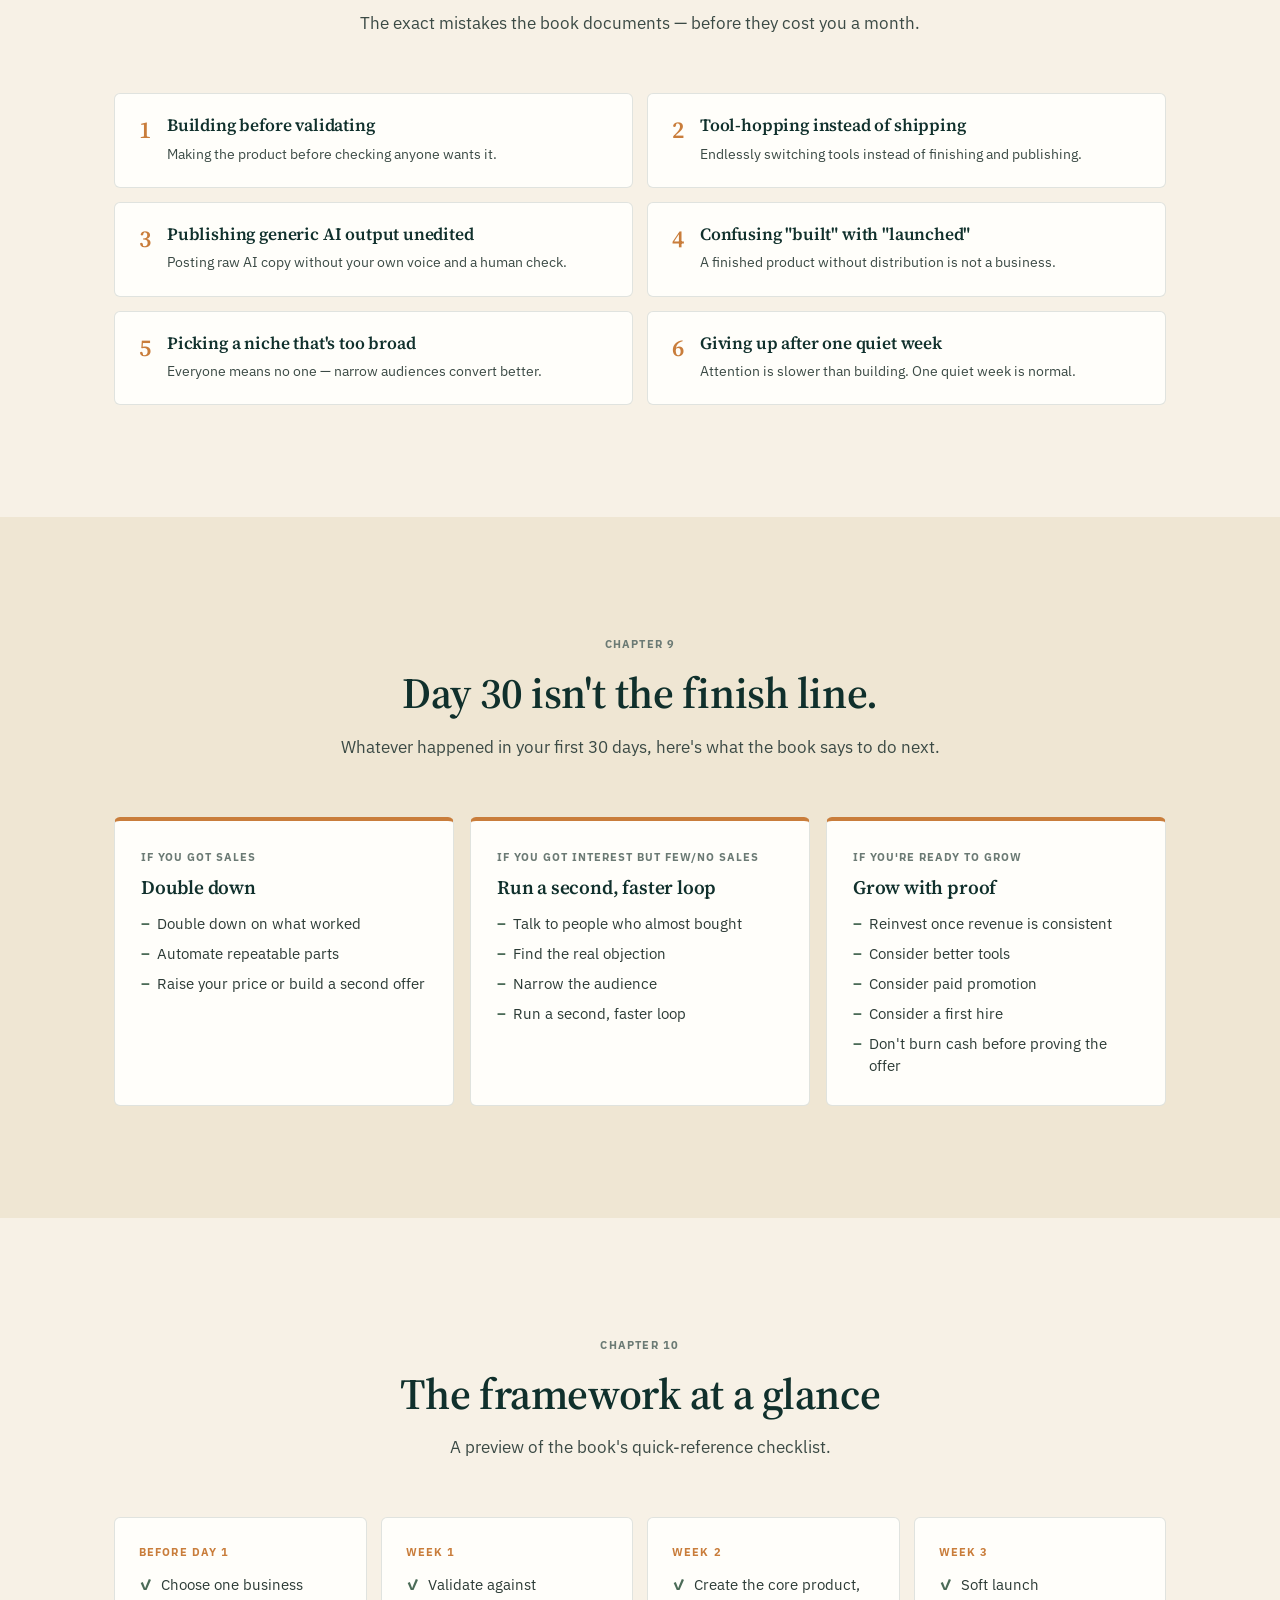
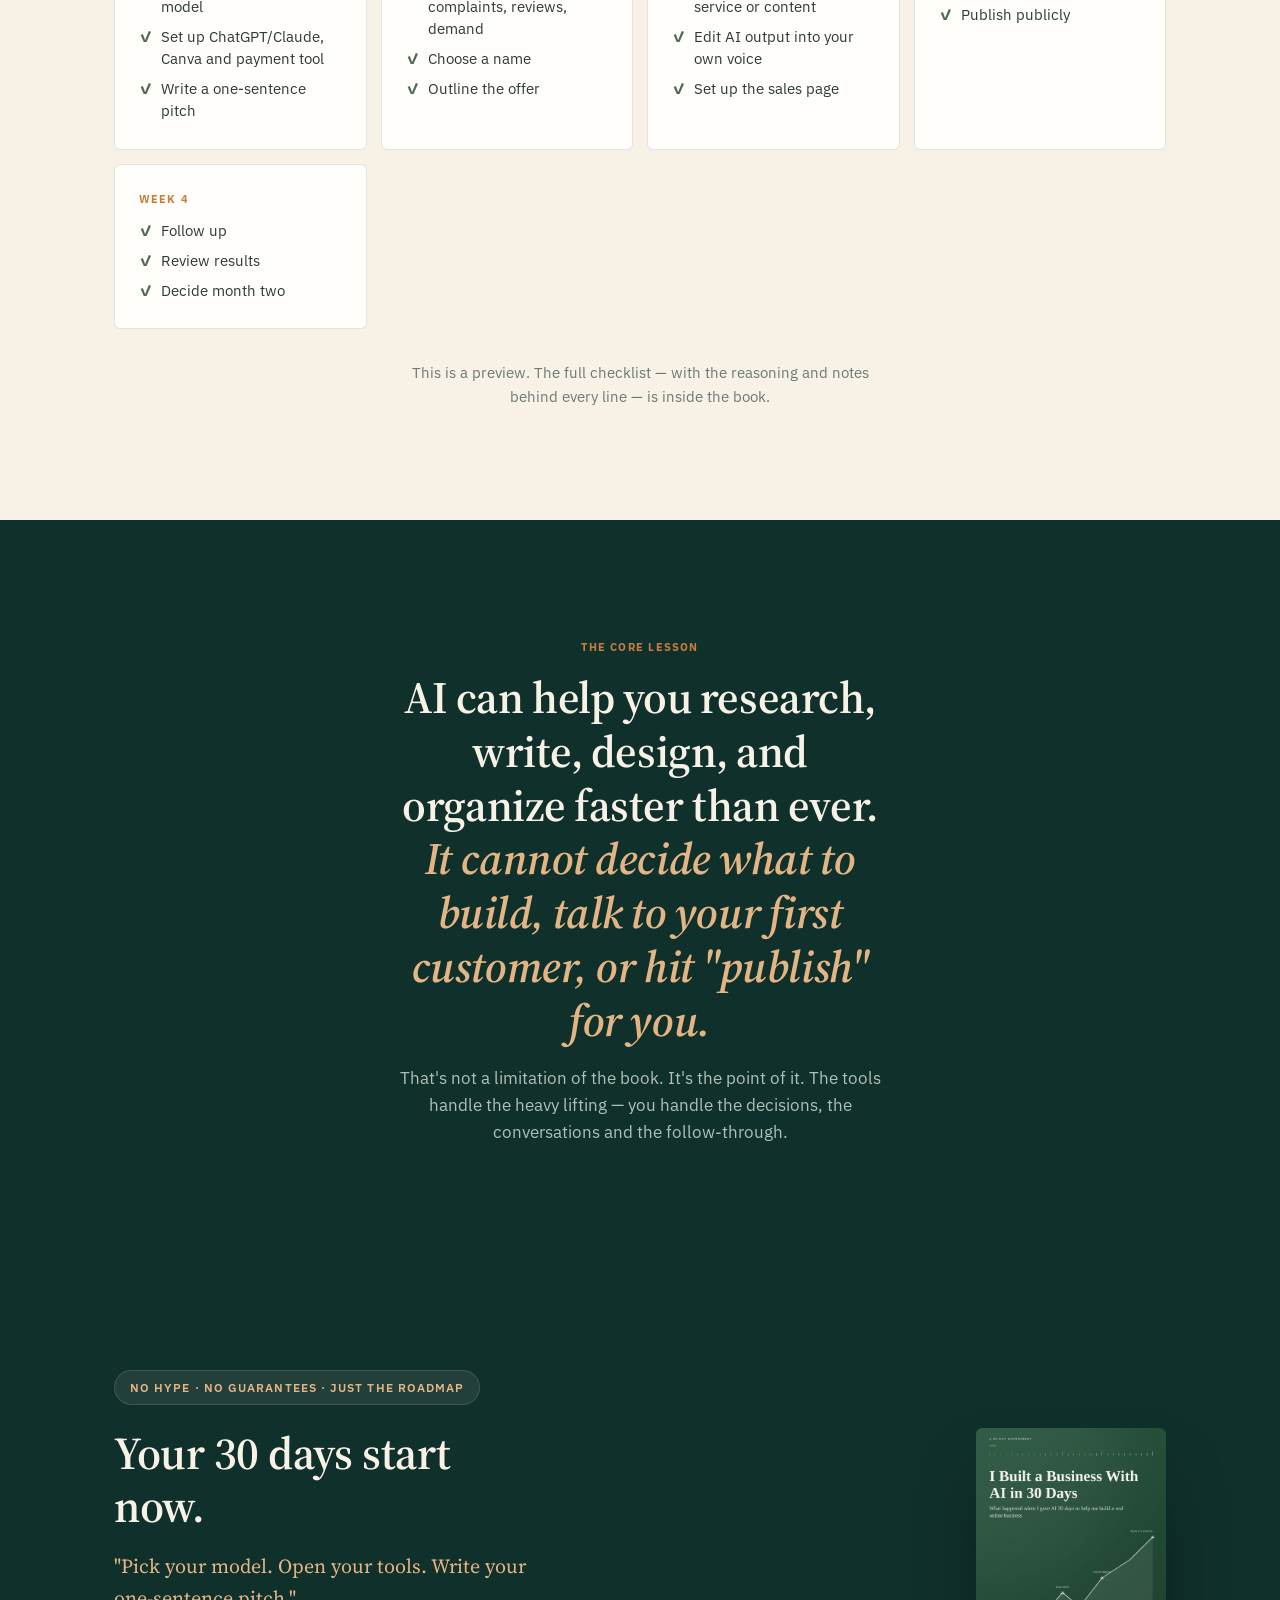
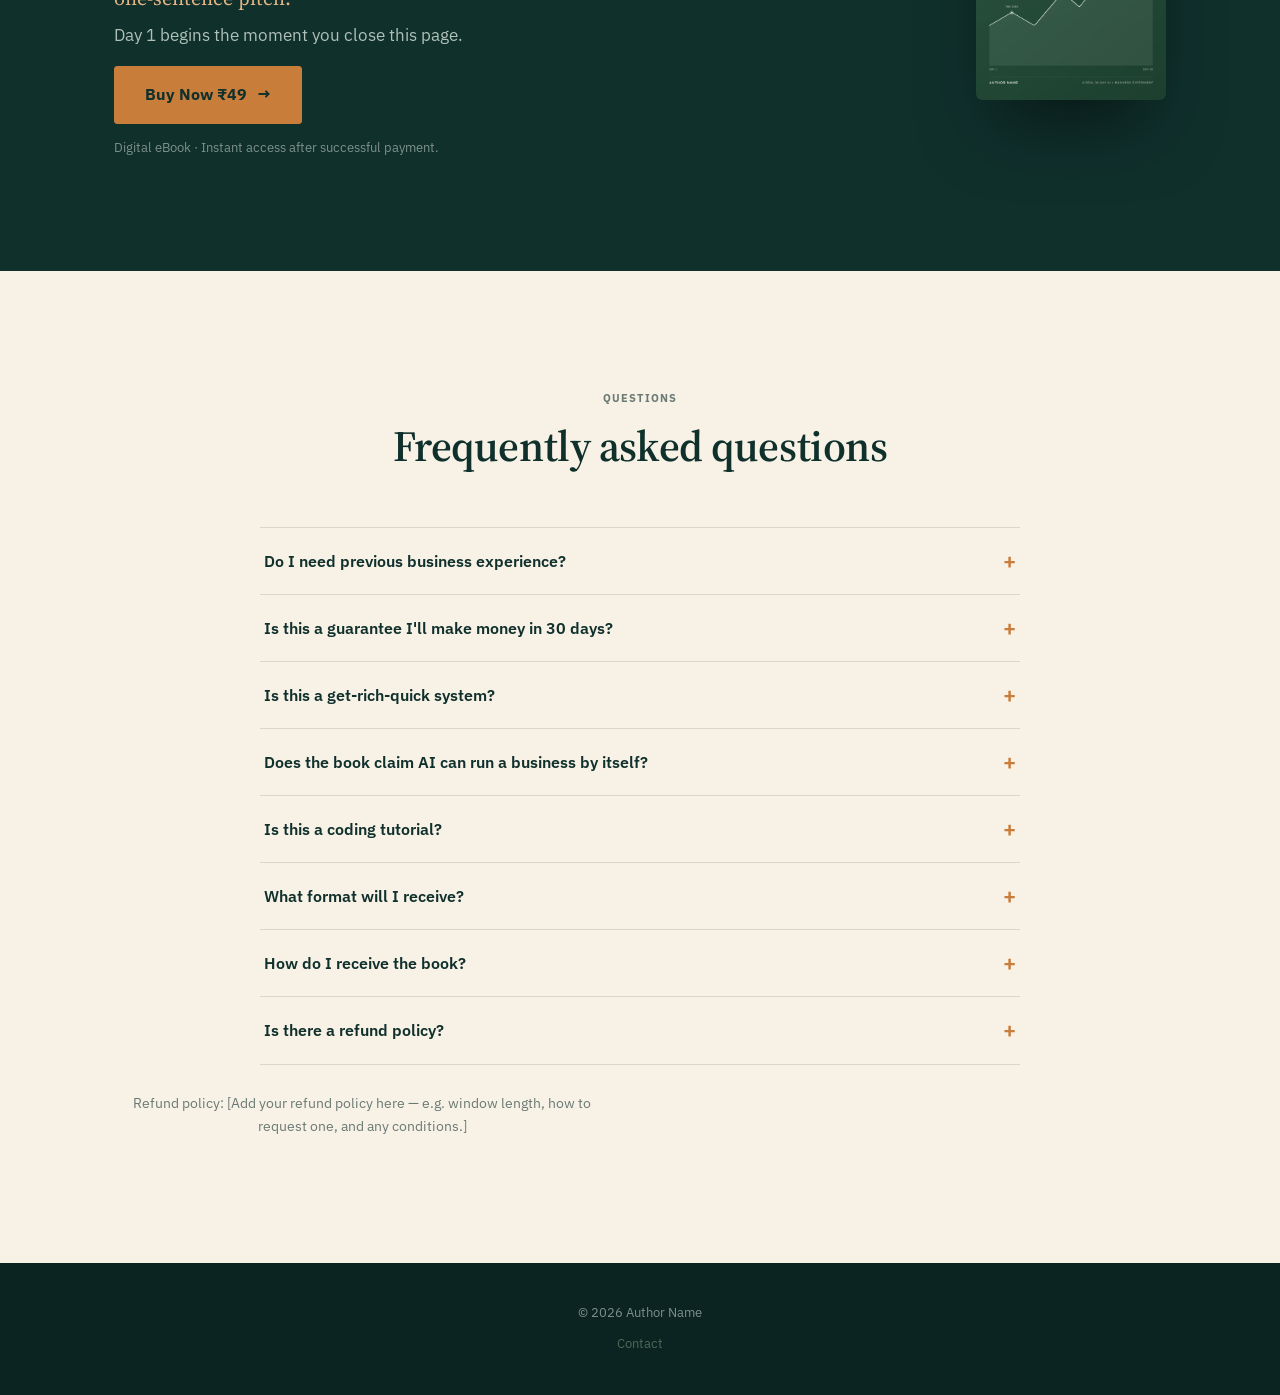
==== commit b6f01250: "Remove Preview the download page link from footer" ====
--- a/index.html
+++ b/index.html
@@ -756,7 +756,6 @@
     <span>© <span id="year"></span> <span data-config-text="AUTHOR_NAME">Author Name</span></span>
     <nav class="footer-links">
       <a href="mailto:support@yourdomain.example.com" data-config="SUPPORT_EMAIL">Contact</a>
-      <a href="thank-you.html">Preview the download page →</a>
     </nav>
   </div>
 </footer>
--- a/style.css
+++ b/style.css
@@ -18,6 +18,7 @@
   --accent: #C97D3B;
   --accent-deep: #A85F26;
   --accent-gold: #E4B584;
+  --accent-soft: rgba(201, 125, 59, 0.12);
   --on-dark-text: #AFC0B7;
   --on-dark-2: #7E9089;
   --text-on-white: #2C3B36;
@@ -170,6 +171,13 @@
   border-color: var(--ink);
 }
 .btn-dark:hover { background: var(--green-deep); color: var(--bg); border-color: var(--green-deep); }
+
+.btn-ghost {
+  background: transparent;
+  color: var(--accent-deep);
+  border-color: var(--accent-deep);
+}
+.btn-ghost:hover { background: var(--accent-soft); color: var(--accent-deep); border-color: var(--accent-deep); }
 
 .btn-block { width: 100%; }
 
@@ -1225,6 +1233,184 @@
 .ty-secondary { margin-top: 18px; }
 .ty-secondary a { font-size: 0.9rem; color: var(--muted-2); text-decoration: underline; }
 .ty-secondary a:hover { color: var(--accent-deep); }
+
+/* =========================================================
+   PAYMENT PAGE (UPI)
+   ========================================================= */
+.pay-main {
+  min-height: 78vh;
+  display: flex;
+  align-items: center;
+  padding-top: clamp(48px, 8vw, 80px);
+  padding-bottom: clamp(48px, 8vw, 80px);
+}
+.pay-card {
+  max-width: 560px;
+  margin: 0 auto;
+  text-align: center;
+  background: var(--card);
+  border: 1px solid var(--rule);
+  border-radius: var(--radius-m);
+  box-shadow: var(--shadow-card);
+  padding: clamp(32px, 5vw, 48px);
+}
+.pay-card h1 { font-size: clamp(1.8rem, 4vw, 2.3rem); margin: 20px 0 12px; }
+.pay-lede { color: var(--muted); font-size: 0.98rem; margin: 0 auto 26px; max-width: 46ch; }
+
+.pay-amount {
+  display: flex;
+  align-items: center;
+  justify-content: center;
+  gap: 16px;
+  margin-bottom: 22px;
+}
+.pay-amount-label {
+  font-size: 13px;
+  font-weight: 600;
+  color: var(--muted-2);
+  text-transform: uppercase;
+  letter-spacing: 0.06em;
+}
+.pay-amount .price { color: var(--ink); }
+
+.upi-box {
+  background: var(--bg-alt);
+  border: 1px solid var(--rule);
+  border-radius: var(--radius-m);
+  padding: 22px 20px;
+  margin-bottom: 28px;
+}
+.upi-label {
+  font-size: 11px;
+  font-weight: 700;
+  letter-spacing: 0.11em;
+  text-transform: uppercase;
+  color: var(--muted-2);
+  margin-bottom: 8px;
+}
+.upi-id {
+  font-family: var(--font-display);
+  font-size: 1.35rem;
+  font-weight: 600;
+  color: var(--ink);
+  margin-bottom: 14px;
+  word-break: break-all;
+}
+.copy-btn {
+  font-family: var(--font-body);
+  font-size: 13px;
+  font-weight: 700;
+  color: var(--bg);
+  background: var(--ink);
+  border: 1px solid var(--ink);
+  border-radius: var(--radius-s);
+  padding: 8px 18px;
+  cursor: pointer;
+  transition: background 180ms var(--ease);
+}
+.copy-btn:hover { background: var(--green-deep); }
+.copy-status {
+  display: block;
+  margin-top: 10px;
+  font-size: 13px;
+  font-weight: 600;
+  color: var(--green-soft);
+  min-height: 1.2em;
+}
+
+.steps {
+  text-align: left;
+  border-top: 1px solid var(--rule);
+  margin-bottom: 28px;
+}
+.step {
+  display: flex;
+  gap: 16px;
+  align-items: flex-start;
+  padding: 16px 4px;
+  border-bottom: 1px solid var(--rule);
+}
+.step-num {
+  flex-shrink: 0;
+  width: 34px;
+  height: 34px;
+  border-radius: 50%;
+  background: var(--ink);
+  color: var(--accent-gold);
+  font-family: var(--font-display);
+  font-weight: 600;
+  display: flex;
+  align-items: center;
+  justify-content: center;
+  margin-top: 2px;
+}
+.step strong { color: var(--ink); display: block; margin-bottom: 4px; }
+.step p { font-size: 0.88rem; color: var(--muted); margin: 0; }
+
+.pay-note { font-size: 0.85rem; color: var(--muted-2); margin: 16px auto 0; max-width: 44ch; }
+.pay-note a { color: var(--accent-deep); text-decoration: underline; }
+.pay-back { margin-top: 18px; }
+.pay-back a { font-size: 0.9rem; color: var(--muted-2); text-decoration: underline; }
+.pay-back a:hover { color: var(--accent-deep); }
+
+/* --- Upload form (in-page screenshot) ---------------------- */
+.upload-box {
+  border-top: 1px solid var(--rule);
+  padding-top: 26px;
+  margin-top: 6px;
+  text-align: left;
+}
+.upload-box h2 { font-size: 1.25rem; margin: 0 0 18px; }
+.upload-form .form-field { margin-bottom: 16px; }
+
+.file-box {
+  display: block;
+  border: 1px dashed var(--green-soft);
+  background: var(--bg-alt);
+  border-radius: var(--radius-m);
+  padding: 5px 16px 16px;
+  cursor: pointer;
+  text-align: center;
+  transition: border-color 180ms var(--ease), background 180ms var(--ease);
+}
+.file-box:hover { border-color: var(--accent-deep); }
+.file-box-title { display: block; font-weight: 600; color: var(--ink); margin-bottom: 4px; }
+.file-box-hint { display: block; font-size: 12px; color: var(--muted-2); }
+.file-name { display: block; margin-top: 12px; font-size: 13px; color: var(--muted); min-height: 1.2em; word-break: break-all; }
+.upload-form input[type="file"] { position: absolute; width: 1px; height: 1px; opacity: 0; overflow: hidden; }
+
+.form-label {
+  display: block;
+  font-size: 13px;
+  font-weight: 600;
+  color: var(--ink);
+  margin-bottom: 6px;
+}
+.form-label .opt { color: var(--muted-2); font-weight: 500; }
+.upload-form input[type="text"],
+.upload-form input[type="email"] {
+  width: 100%;
+  font-family: var(--font-body);
+  font-size: 15px;
+  color: var(--ink);
+  background: var(--bg-alt);
+  border: 1px solid var(--rule);
+  border-radius: var(--radius-s);
+  padding: 11px 12px;
+  transition: border-color 180ms var(--ease);
+}
+.upload-form input:focus { outline: none; border-color: var(--accent-deep); }
+
+.pay-alternate { margin-top: 26px; }
+.src-or {
+  display: block;
+  text-align: center;
+  font-size: 12px;
+  font-weight: 600;
+  letter-spacing: 0.08em;
+  color: var(--muted-2);
+  text-transform: uppercase;
+}
 
 /* =========================================================
    RESPONSIVE
